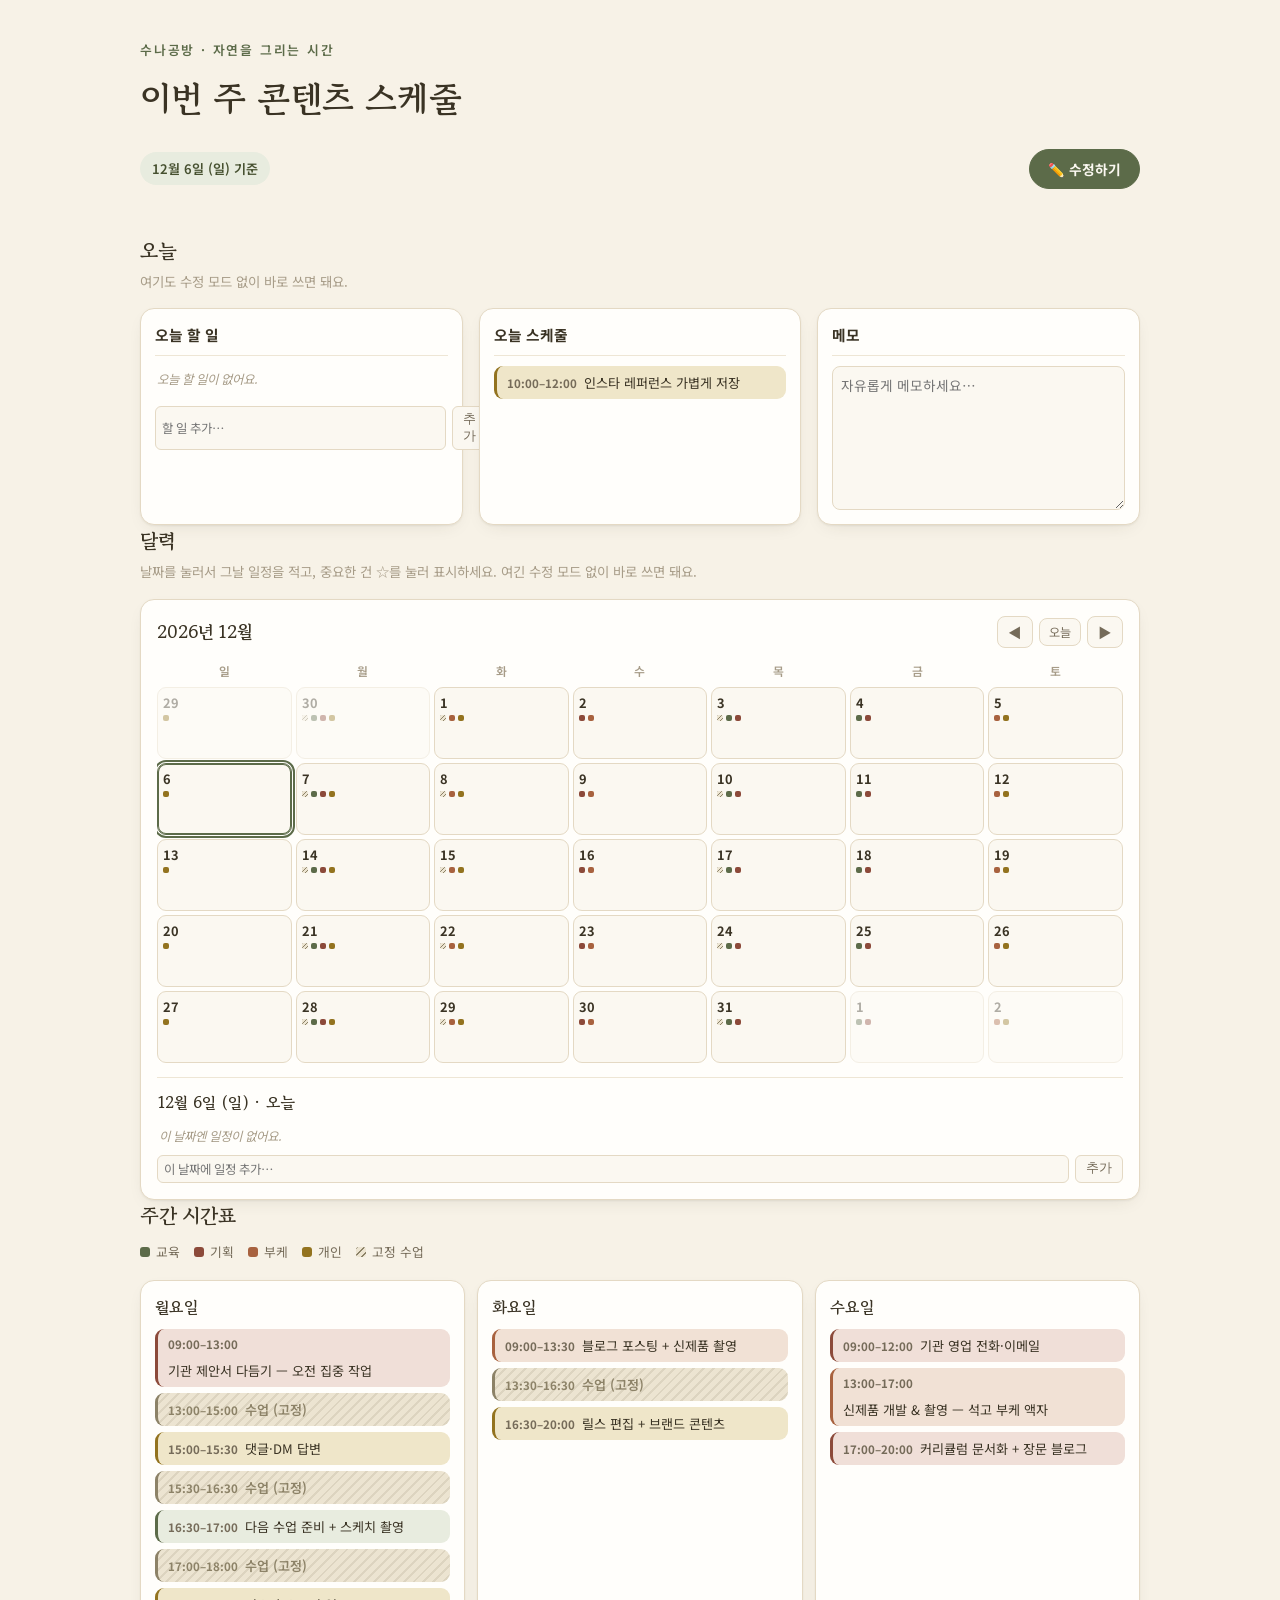
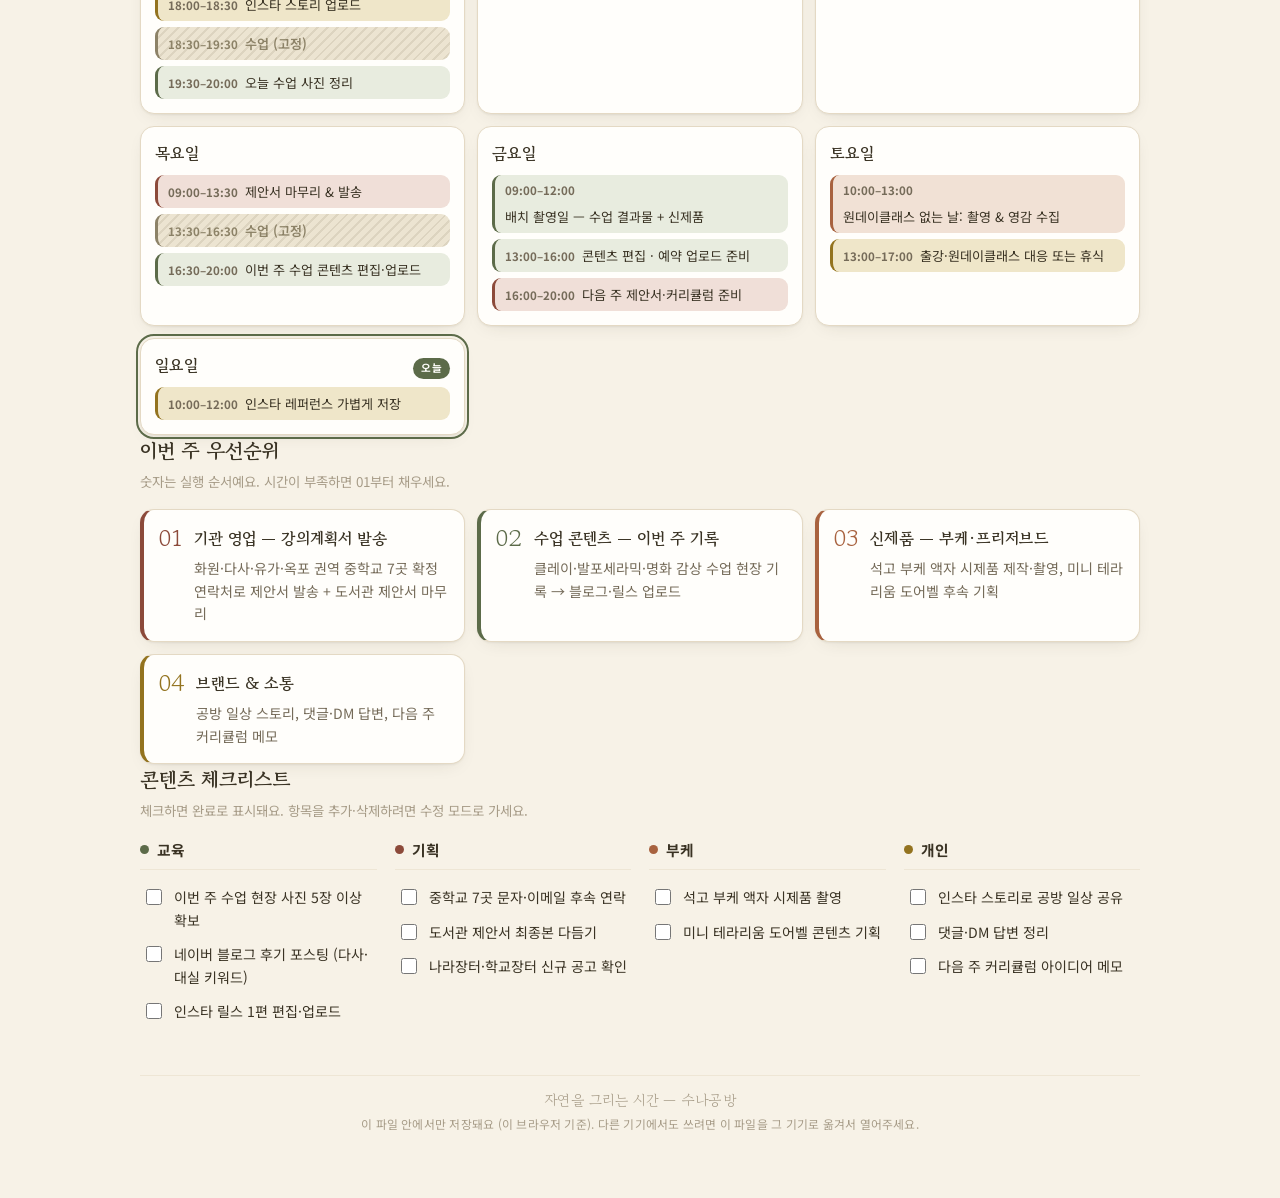
==== index.html @ 8e63fe41 "Add files via upload" ====
<!doctype html>
<html lang="ko">
<head>
<meta charset="UTF-8">
<meta name="viewport" content="width=device-width, initial-scale=1">
<title>수나공방 콘텐츠 플래너</title>
<link rel="manifest" href="manifest.json">
<meta name="theme-color" content="#5C6B49">
<link rel="icon" href="icon-192.png">
<link rel="apple-touch-icon" href="icon-192.png">
<link rel="preconnect" href="https://fonts.googleapis.com">
<link rel="preconnect" href="https://fonts.gstatic.com" crossorigin>
<link href="https://fonts.googleapis.com/css2?family=Gowun+Batang:wght@400;700&family=Noto+Sans+KR:wght@400;500;600;700&display=swap" rel="stylesheet">
<style>
  :root {
    --bg: #F7F2E7;
    --bg-elevated: #FFFEFB;
    --bg-well: #FBF8F1;
    --ink: #3A3324;
    --ink-soft: #756B59;
    --ink-faint: #A79C88;
    --line: #E4D9C4;
    --line-soft: #EEE6D5;

    --moss: #5C6B49;
    --moss-ink: #46502F;
    --moss-tint: #E8ECDF;

    --clay: #A8623F;
    --clay-tint: #F1E1D5;

    --rust: #8C4A3A;
    --rust-tint: #F0DFD8;

    --mustard: #93731F;
    --mustard-tint: #EFE6C9;

    --locked-bg: #ECE4D1;
    --locked-ink: #8C8267;

    --ring: #5C6B49;
    --danger: #A8442F;
    --on-accent: #FBF8F1;
    --shadow: 0 1px 2px rgba(58,51,36,0.06), 0 6px 20px -10px rgba(58,51,36,0.18);
  }

  @media (prefers-color-scheme: dark) {
    :root:not([data-theme="light"]) {
      --bg: #211E17;
      --bg-elevated: #2A261D;
      --bg-well: #262218;
      --ink: #EEE6D4;
      --ink-soft: #C1B7A0;
      --ink-faint: #7C7461;
      --line: #443E2F;
      --line-soft: #383325;

      --moss: #A0B487;
      --moss-ink: #C7D6B2;
      --moss-tint: #33392A;

      --clay: #E0A57C;
      --clay-tint: #3E2E25;

      --rust: #D6927F;
      --rust-tint: #3B2823;

      --mustard: #D8BE6E;
      --mustard-tint: #3A331F;

      --locked-bg: #322D22;
      --locked-ink: #948A73;

      --ring: #A0B487;
      --danger: #E0917E;
      --on-accent: #211E17;
      --shadow: 0 1px 2px rgba(0,0,0,0.25), 0 10px 24px -12px rgba(0,0,0,0.5);
    }
  }

  :root[data-theme="dark"] {
    --bg: #211E17;
    --bg-elevated: #2A261D;
    --bg-well: #262218;
    --ink: #EEE6D4;
    --ink-soft: #C1B7A0;
    --ink-faint: #7C7461;
    --line: #443E2F;
    --line-soft: #383325;

    --moss: #A0B487;
    --moss-ink: #C7D6B2;
    --moss-tint: #33392A;

    --clay: #E0A57C;
    --clay-tint: #3E2E25;

    --rust: #D6927F;
    --rust-tint: #3B2823;

    --mustard: #D8BE6E;
    --mustard-tint: #3A331F;

    --locked-bg: #322D22;
    --locked-ink: #948A73;

    --ring: #A0B487;
    --danger: #E0917E;
    --on-accent: #211E17;
    --shadow: 0 1px 2px rgba(0,0,0,0.25), 0 10px 24px -12px rgba(0,0,0,0.5);
  }

  * { box-sizing: border-box; }
  html { color-scheme: light dark; }

  body {
    margin: 0;
    background: var(--bg);
    color: var(--ink);
    font-family: 'Noto Sans KR', -apple-system, 'Malgun Gothic', sans-serif;
    line-height: 1.6;
    -webkit-font-smoothing: antialiased;
  }

  .page { max-width: 1040px; margin: 0 auto; padding: 40px 20px 64px; display: flex; flex-direction: column; gap: 46px; }
  h1, h2, h3 { font-family: 'Gowun Batang', serif; font-weight: 700; text-wrap: balance; margin: 0; color: var(--ink); }

  /* ---------- Hero ---------- */
  .hero { display: flex; flex-direction: column; gap: 10px; }
  .eyebrow { margin: 0; font-size: 0.8rem; letter-spacing: 0.14em; color: var(--moss); font-weight: 600; }
  .hero h1 { font-size: clamp(1.6rem, 4vw, 2.2rem); }
  .lede { margin: 4px 0 0; color: var(--ink-soft); max-width: 64ch; font-size: 0.98rem; }
  .meta-row { display: flex; flex-wrap: wrap; align-items: center; gap: 10px; margin-top: 12px; }
  .meta-chip { font-size: 0.82rem; padding: 6px 12px; border-radius: 100px; background: var(--moss-tint); color: var(--moss-ink); font-weight: 600; }
  .meta-chip.ghost { background: transparent; color: var(--ink-faint); border: 1px solid var(--line); font-weight: 500; }

  .mode-btn {
    margin-left: auto;
    font-family: 'Noto Sans KR', sans-serif;
    font-size: 0.86rem;
    font-weight: 700;
    padding: 9px 18px;
    border-radius: 100px;
    border: 1px solid var(--moss);
    background: var(--moss);
    color: var(--on-accent);
    cursor: pointer;
  }
  .mode-btn:hover { filter: brightness(1.06); }
  .mode-btn:focus-visible { outline: 2px solid var(--ring); outline-offset: 2px; }
  .mode-btn.is-editing { background: transparent; color: var(--moss-ink); }

  .edit-banner, .status-banner {
    display: none; font-size: 0.84rem; border-radius: 10px; padding: 10px 14px; border: 1px solid var(--line);
  }
  .edit-banner { color: var(--moss-ink); background: var(--moss-tint); }
  .edit-banner.show { display: block; }
  .status-banner { color: var(--ink); background: var(--rust-tint); }
  .status-banner.show { display: block; }

  section > .section-head { display: flex; flex-wrap: wrap; align-items: baseline; justify-content: space-between; gap: 8px; margin-bottom: 4px; }
  section > .section-head h2 { font-size: 1.25rem; }
  .section-note { margin: 2px 0 16px; color: var(--ink-faint); font-size: 0.84rem; }

  .legend { display: flex; flex-wrap: wrap; gap: 14px; margin: 10px 0 18px; font-size: 0.8rem; color: var(--ink-soft); }
  .legend span { display: inline-flex; align-items: center; gap: 6px; }
  .legend i { width: 10px; height: 10px; border-radius: 3px; display: inline-block; }
  .legend i.edu { background: var(--moss); }
  .legend i.plan { background: var(--rust); }
  .legend i.bouquet { background: var(--clay); }
  .legend i.personal { background: var(--mustard); }
  .legend i.locked { background: repeating-linear-gradient(135deg, var(--locked-ink) 0 2px, transparent 2px 5px); background-color: var(--locked-bg); }

  /* ---------- shared day-card shell ---------- */
  .week-grid { display: grid; grid-template-columns: repeat(auto-fit, minmax(250px, 1fr)); gap: 12px; }
  .day-card { background: var(--bg-elevated); border: 1px solid var(--line); border-radius: 14px; padding: 14px; box-shadow: var(--shadow); display: flex; flex-direction: column; gap: 8px; }
  .day-card.today { outline: 2px solid var(--ring); outline-offset: 2px; }
  .day-head { display: flex; align-items: baseline; justify-content: space-between; }
  .day-head h3 { font-size: 1rem; }
  .today-tag { display: none; font-family: 'Noto Sans KR', sans-serif; font-size: 0.66rem; font-weight: 700; color: var(--bg-elevated); background: var(--ring); padding: 2px 8px; border-radius: 100px; letter-spacing: 0.04em; }
  .day-card.today .today-tag { display: inline-block; }
  .blocks { list-style: none; margin: 0; padding: 0; display: flex; flex-direction: column; gap: 6px; }
  .empty-note { font-size: 0.78rem; color: var(--ink-faint); padding: 4px 2px; font-style: italic; margin: 0; }

  /* ---------- VIEW MODE: read-only blocks ---------- */
  .vblock { border-radius: 9px; padding: 6px 10px; font-size: 0.82rem; border-left: 3px solid var(--accent, var(--moss)); background: var(--tint, var(--moss-tint)); display: flex; align-items: baseline; gap: 7px; flex-wrap: wrap; }
  .vblock.cat-교육 { --accent: var(--moss); --tint: var(--moss-tint); }
  .vblock.cat-기획 { --accent: var(--rust); --tint: var(--rust-tint); }
  .vblock.cat-부케 { --accent: var(--clay); --tint: var(--clay-tint); }
  .vblock.cat-개인 { --accent: var(--mustard); --tint: var(--mustard-tint); }
  .vblock.locked { border-left-color: var(--locked-ink); background-color: var(--locked-bg); background-image: repeating-linear-gradient(135deg, rgba(140,130,103,0.16) 0 2px, transparent 2px 7px); color: var(--locked-ink); }
  .vblock .t { font-variant-numeric: tabular-nums; font-weight: 700; font-size: 0.72rem; color: var(--ink-soft); flex-shrink: 0; white-space: nowrap; }
  .vblock.locked .t, .vblock.locked .d { color: var(--locked-ink); }
  .vblock .d { color: var(--ink); }
  .vblock.locked .d { font-weight: 600; }

  /* ---------- VIEW MODE: priorities ---------- */
  .vpriority-list { list-style: none; margin: 16px 0 0; padding: 0; display: grid; grid-template-columns: repeat(auto-fit, minmax(250px, 1fr)); gap: 12px; }
  .vpriority { background: var(--bg-elevated); border: 1px solid var(--line); border-radius: 14px; padding: 16px 16px 16px 14px; display: flex; gap: 12px; box-shadow: var(--shadow); border-left: 4px solid var(--accent, var(--moss)); }
  .vpriority.cat-교육 { --accent: var(--moss); }
  .vpriority.cat-기획 { --accent: var(--rust); }
  .vpriority.cat-부케 { --accent: var(--clay); }
  .vpriority.cat-개인 { --accent: var(--mustard); }
  .vpriority .p-num { font-family: 'Gowun Batang', serif; font-size: 1.5rem; color: var(--accent, var(--moss)); line-height: 1; flex-shrink: 0; }
  .vpriority h3 { font-size: 1rem; margin-bottom: 6px; }
  .vpriority p { margin: 0; font-size: 0.88rem; color: var(--ink-soft); }

  /* ---------- VIEW MODE: checklist ---------- */
  .videa-groups { display: grid; grid-template-columns: repeat(auto-fit, minmax(230px, 1fr)); gap: 18px; margin-top: 16px; }
  .videa-group h3 { font-family: 'Noto Sans KR', sans-serif; font-size: 0.92rem; font-weight: 700; display: flex; align-items: center; gap: 8px; margin-bottom: 10px; padding-bottom: 8px; border-bottom: 1px solid var(--line-soft); }
  .dot { width: 9px; height: 9px; border-radius: 50%; display: inline-block; flex-shrink: 0; }
  .dot.cat-교육 { background: var(--moss); }
  .dot.cat-기획 { background: var(--rust); }
  .dot.cat-부케 { background: var(--clay); }
  .dot.cat-개인 { background: var(--mustard); }
  .videa-row { display: flex; align-items: flex-start; gap: 9px; font-size: 0.88rem; padding: 6px 2px; cursor: pointer; color: var(--ink); }
  .videa-row input { margin-top: 3px; width: 16px; height: 16px; accent-color: var(--moss); flex-shrink: 0; }
  .videa-row input:focus-visible { outline: 2px solid var(--ring); outline-offset: 2px; }
  .videa-row span { flex: 1; }
  .videa-row.done span { color: var(--ink-faint); text-decoration: line-through; text-decoration-color: var(--ink-faint); }

  /* ---------- EDIT MODE: shared field styles ---------- */
  input[type="time"], input[type="text"], select, textarea {
    font-family: inherit; font-size: 0.78rem; color: var(--ink); background: var(--bg-well);
    border: 1px solid var(--line); border-radius: 6px; padding: 4px 6px;
  }
  input[type="time"]:focus, input[type="text"]:focus, select:focus, textarea:focus { outline: 2px solid var(--ring); outline-offset: 1px; }

  .block-row { border-radius: 9px; border-left: 3px solid var(--accent, var(--moss)); background: var(--tint, var(--moss-tint)); padding: 6px 8px; display: flex; flex-direction: column; gap: 5px; }
  .block-row.cat-교육 { --accent: var(--moss); --tint: var(--moss-tint); }
  .block-row.cat-기획 { --accent: var(--rust); --tint: var(--rust-tint); }
  .block-row.cat-부케 { --accent: var(--clay); --tint: var(--clay-tint); }
  .block-row.cat-개인 { --accent: var(--mustard); --tint: var(--mustard-tint); }
  .block-row.locked { border-left-color: var(--locked-ink); background-color: var(--locked-bg); background-image: repeating-linear-gradient(135deg, rgba(140,130,103,0.16) 0 2px, transparent 2px 7px); }
  .row-line1 { display: flex; align-items: center; gap: 5px; flex-wrap: wrap; }
  .row-line1 input[type="time"] { width: 132px; padding: 5px 6px; font-variant-numeric: tabular-nums; }
  .row-line1 .sep { color: var(--ink-faint); font-size: 0.75rem; }
  .row-line2 { display: flex; align-items: center; gap: 5px; }
  .row-line2 input[type="text"] { flex: 1; min-width: 0; }
  .row-line2 select { flex-shrink: 0; }

  .icon-btn { border: none; background: transparent; color: var(--ink-faint); cursor: pointer; font-size: 0.9rem; line-height: 1; padding: 3px 5px; border-radius: 5px; flex-shrink: 0; }
  .icon-btn:hover { background: var(--line-soft); color: var(--danger); }
  .icon-btn:focus-visible { outline: 2px solid var(--ring); outline-offset: 1px; }

  .add-row-btn { margin-top: 2px; border: 1px dashed var(--line); background: transparent; color: var(--ink-soft); font-family: inherit; font-size: 0.78rem; padding: 6px 8px; border-radius: 8px; cursor: pointer; text-align: left; }
  .add-row-btn:hover { border-color: var(--moss); color: var(--moss-ink); }
  .add-row-btn:focus-visible { outline: 2px solid var(--ring); outline-offset: 1px; }

  .pin-btn { border: 1px solid var(--line); background: var(--bg-well); color: var(--ink-soft); border-radius: 6px; font-size: 0.68rem; padding: 2px 7px; cursor: pointer; flex-shrink: 0; font-family: inherit; }
  .pin-btn:hover { border-color: var(--moss); color: var(--moss-ink); }
  .pin-btn.active { background: var(--moss); border-color: var(--moss); color: var(--on-accent); font-weight: 700; }
  .pin-btn:focus-visible { outline: 2px solid var(--ring); outline-offset: 1px; }
  .regen-btn { border: 1px solid var(--moss); background: var(--moss-tint); color: var(--moss-ink); font-family: inherit; font-weight: 700; font-size: 0.82rem; padding: 8px 14px; border-radius: 10px; cursor: pointer; }
  .regen-btn:hover { filter: brightness(0.97); }
  .regen-btn:focus-visible { outline: 2px solid var(--ring); outline-offset: 2px; }

  .priority-list { list-style: none; margin: 16px 0 0; padding: 0; display: flex; flex-direction: column; gap: 10px; }
  .priority-card { background: var(--bg-elevated); border: 1px solid var(--line); border-radius: 14px; padding: 14px 14px 14px 12px; display: grid; grid-template-columns: auto auto 1fr auto; gap: 10px; align-items: start; box-shadow: var(--shadow); border-left: 4px solid var(--accent, var(--moss)); }
  .priority-card.cat-교육 { --accent: var(--moss); }
  .priority-card.cat-기획 { --accent: var(--rust); }
  .priority-card.cat-부케 { --accent: var(--clay); }
  .priority-card.cat-개인 { --accent: var(--mustard); }
  .p-num { font-family: 'Gowun Batang', serif; font-size: 1.4rem; color: var(--accent, var(--moss)); line-height: 1.2; }
  .p-order-btns { display: flex; flex-direction: column; gap: 2px; }
  .p-order-btns button { border: 1px solid var(--line); background: var(--bg-well); color: var(--ink-soft); border-radius: 5px; width: 22px; height: 20px; font-size: 0.7rem; cursor: pointer; line-height: 1; }
  .p-order-btns button:hover { border-color: var(--moss); color: var(--moss-ink); }
  .p-body { display: flex; flex-direction: column; gap: 6px; min-width: 0; }
  .p-body input[type="text"] { font-size: 0.95rem; font-weight: 600; width: 100%; }
  .p-body textarea { font-size: 0.85rem; width: 100%; resize: vertical; min-height: 40px; }
  .p-cat-row { display: flex; align-items: center; gap: 8px; }

  .idea-groups { display: grid; grid-template-columns: repeat(auto-fit, minmax(230px, 1fr)); gap: 16px; margin-top: 16px; }
  .idea-group { display: flex; flex-direction: column; gap: 8px; }
  .idea-group h3 { font-family: 'Noto Sans KR', sans-serif; font-size: 0.92rem; font-weight: 700; display: flex; align-items: center; gap: 8px; padding-bottom: 8px; border-bottom: 1px solid var(--line-soft); }
  .idea-row { display: flex; align-items: center; gap: 8px; }
  .idea-row input[type="checkbox"] { width: 16px; height: 16px; accent-color: var(--moss); flex-shrink: 0; }
  .idea-row input[type="text"] { flex: 1; min-width: 0; border-color: transparent; background: transparent; padding: 4px 4px; }
  .idea-row input[type="text"]:hover, .idea-row input[type="text"]:focus { background: var(--bg-well); border-color: var(--line); }
  .idea-row.done input[type="text"] { color: var(--ink-faint); text-decoration: line-through; text-decoration-color: var(--ink-faint); }
  .idea-row.important { background: var(--rust-tint); border-radius: 8px; }
  .idea-add { display: flex; gap: 6px; margin-top: 4px; }
  .idea-add input[type="text"] { flex: 1; }
  .idea-add button { border: 1px solid var(--line); background: var(--bg-well); color: var(--ink-soft); border-radius: 6px; padding: 4px 10px; font-size: 0.8rem; cursor: pointer; }
  .idea-add button:hover { border-color: var(--moss); color: var(--moss-ink); }

  .finish-row { display: flex; justify-content: center; padding-top: 8px; }

  /* ---------- Calendar ---------- */
  .cal-card { background: var(--bg-elevated); border: 1px solid var(--line); border-radius: 14px; padding: 16px; box-shadow: var(--shadow); }
  .cal-head { display: flex; align-items: center; justify-content: space-between; gap: 8px; flex-wrap: wrap; margin-bottom: 12px; }
  .cal-head h3 { font-size: 1.1rem; }
  .cal-nav { display: flex; gap: 6px; align-items: center; }
  .cal-nav button { border: 1px solid var(--line); background: var(--bg-well); color: var(--ink-soft); border-radius: 8px; padding: 5px 10px; font-size: 0.85rem; cursor: pointer; font-family: inherit; }
  .cal-nav button:hover { border-color: var(--moss); color: var(--moss-ink); }
  .cal-nav button:focus-visible { outline: 2px solid var(--ring); outline-offset: 1px; }
  .cal-today-btn { font-size: 0.76rem !important; padding: 4px 9px !important; }

  .cal-scroll { overflow-x: auto; }
  .cal-dow-row { display: grid; grid-template-columns: repeat(7, 1fr); gap: 4px; margin-bottom: 4px; min-width: 460px; }
  .cal-dow { text-align: center; font-size: 0.74rem; color: var(--ink-faint); font-weight: 600; padding: 2px 0; }
  .cal-grid { display: grid; grid-template-columns: repeat(7, 1fr); gap: 4px; min-width: 460px; }
  .cal-cell {
    border: 1px solid var(--line); background: var(--bg-well); border-radius: 9px; padding: 5px 5px 6px;
    min-height: 72px; display: flex; flex-direction: column; gap: 3px; cursor: pointer; text-align: left;
    font-family: inherit; color: var(--ink); align-items: stretch;
  }
  .cal-cell:hover { border-color: var(--moss); }
  .cal-cell:focus-visible { outline: 2px solid var(--ring); outline-offset: 1px; }
  .cal-cell.other-month { opacity: 0.4; }
  .cal-cell.today { border-color: var(--moss); box-shadow: inset 0 0 0 1px var(--moss); }
  .cal-cell.selected { outline: 2px solid var(--ring); outline-offset: 1px; }
  .cal-date { font-size: 0.8rem; font-weight: 700; font-variant-numeric: tabular-nums; }
  .cal-cell.has-important .cal-date::after { content: ' \2605'; color: var(--rust); font-size: 0.7rem; }
  .cal-dots { display: flex; gap: 3px; }
  .cal-dot { width: 6px; height: 6px; border-radius: 2px; display: inline-block; }
  .cal-dot.locked { background-image: repeating-linear-gradient(135deg, var(--locked-ink) 0 1px, transparent 1px 3px); background-color: var(--locked-bg); }
  .cal-dot.cat-교육 { background: var(--moss); }
  .cal-dot.cat-기획 { background: var(--rust); }
  .cal-dot.cat-부케 { background: var(--clay); }
  .cal-dot.cat-개인 { background: var(--mustard); }
  .cal-events { display: flex; flex-direction: column; gap: 2px; }
  .cal-pill { font-size: 0.66rem; background: var(--moss-tint); color: var(--moss-ink); border-radius: 5px; padding: 1px 5px; overflow: hidden; text-overflow: ellipsis; white-space: nowrap; }
  .cal-pill.important { background: var(--rust-tint); color: var(--rust); font-weight: 700; }
  .cal-pill.done { opacity: 0.55; text-decoration: line-through; }
  .cal-more { font-size: 0.65rem; color: var(--ink-faint); }

  .cal-detail { margin-top: 14px; border-top: 1px solid var(--line-soft); padding-top: 12px; }
  .cal-detail h3 { font-size: 0.98rem; margin-bottom: 8px; }
  .cal-item-row { display: flex; align-items: center; gap: 7px; padding: 5px 2px; }
  .cal-item-row input[type="checkbox"] { width: 15px; height: 15px; accent-color: var(--moss); flex-shrink: 0; }
  .star-btn { border: none; background: transparent; font-size: 0.95rem; cursor: pointer; color: var(--ink-faint); padding: 2px 4px; line-height: 1; flex-shrink: 0; }
  .star-btn:hover { color: var(--rust); }
  .star-btn:focus-visible { outline: 2px solid var(--ring); outline-offset: 1px; }
  .cal-item-row input[type="text"] { flex: 1; min-width: 0; border-color: transparent; background: transparent; padding: 4px 4px; }
  .cal-item-row input[type="text"]:hover, .cal-item-row input[type="text"]:focus { background: var(--bg-well); border-color: var(--line); }
  .cal-item-row.done input[type="text"] { color: var(--ink-faint); text-decoration: line-through; text-decoration-color: var(--ink-faint); }

  /* ---------- Today panel ---------- */
  .today-grid { display: grid; grid-template-columns: repeat(auto-fit, minmax(230px, 1fr)); gap: 16px; }
  .today-block { background: var(--bg-elevated); border: 1px solid var(--line); border-radius: 14px; padding: 14px; box-shadow: var(--shadow); display: flex; flex-direction: column; gap: 8px; }
  .today-block h3 { font-family: 'Noto Sans KR', sans-serif; font-size: 0.92rem; font-weight: 700; padding-bottom: 8px; border-bottom: 1px solid var(--line-soft); margin: 0 0 2px; }
  #memoBox { width: 100%; min-height: 130px; resize: vertical; font-family: inherit; font-size: 0.85rem; color: var(--ink); background: var(--bg-well); border: 1px solid var(--line); border-radius: 8px; padding: 8px; line-height: 1.55; }
  #memoBox:focus { outline: 2px solid var(--ring); outline-offset: 1px; }
  #todayScheduleList { min-height: 24px; }

  .foot { text-align: center; padding-top: 12px; border-top: 1px solid var(--line-soft); display: flex; flex-direction: column; gap: 4px; }
  .foot p { font-family: 'Gowun Batang', serif; color: var(--ink-faint); font-size: 0.9rem; letter-spacing: 0.02em; margin: 0; }
  .foot .fine { font-family: 'Noto Sans KR', sans-serif; font-size: 0.74rem; color: var(--ink-faint); }

  [hidden] { display: none !important; }

  /* ---------- Confirm modal ---------- */
  .confirm-overlay { position: fixed; inset: 0; background: rgba(20, 17, 10, 0.45); display: flex; align-items: center; justify-content: center; z-index: 1000; padding: 20px; }
  .confirm-box { background: var(--bg-elevated); border: 1px solid var(--line); border-radius: 14px; padding: 20px; max-width: 320px; width: 100%; box-shadow: var(--shadow); }
  .confirm-box p { margin: 0 0 16px; font-size: 0.92rem; color: var(--ink); line-height: 1.5; }
  .confirm-actions { display: flex; justify-content: flex-end; gap: 8px; }
  .confirm-btn { font-family: inherit; font-size: 0.85rem; font-weight: 700; padding: 8px 16px; border-radius: 9px; cursor: pointer; border: 1px solid var(--line); }
  .confirm-btn.ghost { background: transparent; color: var(--ink-soft); }
  .confirm-btn.ghost:hover { border-color: var(--moss); color: var(--moss-ink); }
  .confirm-btn.danger { background: var(--danger); border-color: var(--danger); color: var(--on-accent); }
  .confirm-btn.danger:hover { filter: brightness(0.95); }
  .confirm-btn:focus-visible { outline: 2px solid var(--ring); outline-offset: 2px; }

  @media (prefers-reduced-motion: reduce) { * { transition: none !important; } }
</style>
</head>
<body>
<div class="page">

  <header class="hero">
    <p class="eyebrow">수나공방 · 자연을 그리는 시간</p>
    <h1>이번 주 콘텐츠 스케줄</h1>
    <div class="meta-row">
      <span class="meta-chip" id="todayChip">오늘 확인 중…</span>
      <button class="mode-btn" id="editToggleBtn" type="button">✏️ 수정하기</button>
    </div>
    <div class="edit-banner" id="editBanner">지금 수정 모드예요. 자유롭게 고치고, 다 되면 위쪽의 완료 버튼을 눌러주세요. 바꾼 내용은 이 브라우저에 자동으로 저장돼요.</div>
    <div class="status-banner" id="storageBanner">지금 이 브라우저에서는 저장이 안 돼요 (사생활 보호 모드이거나 저장 공간이 꽉 찼을 수 있어요). 다른 브라우저나 일반 창에서 열어보세요.</div>
  </header>

  <!-- ============ VIEW MODE ============ -->
  <div id="viewMode">

    <section aria-label="오늘">
      <div class="section-head"><h2>오늘</h2></div>
      <p class="section-note">여기도 수정 모드 없이 바로 쓰면 돼요.</p>
      <div class="today-grid">
        <div class="today-block">
          <h3>오늘 할 일</h3>
          <div class="idea-items" id="todoItems"></div>
          <div class="idea-add">
            <input type="text" id="todoAddInput" placeholder="할 일 추가…">
            <button type="button" id="todoAddBtn">추가</button>
          </div>
        </div>
        <div class="today-block">
          <h3>오늘 스케줄</h3>
          <ul class="blocks" id="todayScheduleList"></ul>
        </div>
        <div class="today-block">
          <h3>메모</h3>
          <textarea id="memoBox" rows="6" placeholder="자유롭게 메모하세요…"></textarea>
        </div>
      </div>
    </section>

    <section aria-label="달력">
      <div class="section-head"><h2>달력</h2></div>
      <p class="section-note">날짜를 눌러서 그날 일정을 적고, 중요한 건 ☆를 눌러 표시하세요. 여긴 수정 모드 없이 바로 쓰면 돼요.</p>
      <div class="cal-card">
        <div class="cal-head">
          <h3 id="calMonthLabel">2026년 1월</h3>
          <div class="cal-nav">
            <button type="button" id="calPrevBtn" title="이전 달">◀</button>
            <button type="button" id="calTodayBtn" class="cal-today-btn">오늘</button>
            <button type="button" id="calNextBtn" title="다음 달">▶</button>
          </div>
        </div>
        <div class="cal-scroll">
          <div class="cal-dow-row">
            <span class="cal-dow">일</span><span class="cal-dow">월</span><span class="cal-dow">화</span><span class="cal-dow">수</span><span class="cal-dow">목</span><span class="cal-dow">금</span><span class="cal-dow">토</span>
          </div>
          <div class="cal-grid" id="calGrid"></div>
        </div>
        <div class="cal-detail" id="calDetail"></div>
      </div>
    </section>

    <section aria-label="주간 시간표">
      <div class="section-head"><h2>주간 시간표</h2></div>
      <div class="legend">
        <span><i class="edu"></i>교육</span>
        <span><i class="plan"></i>기획</span>
        <span><i class="bouquet"></i>부케</span>
        <span><i class="personal"></i>개인</span>
        <span><i class="locked"></i>고정 수업</span>
      </div>
      <div class="week-grid" id="viewWeekGrid"></div>
    </section>

    <section aria-label="이번 주 우선순위">
      <div class="section-head"><h2>이번 주 우선순위</h2></div>
      <p class="section-note">숫자는 실행 순서예요. 시간이 부족하면 01부터 채우세요.</p>
      <ol class="vpriority-list" id="viewPriorityList"></ol>
    </section>

    <section aria-label="콘텐츠 체크리스트">
      <div class="section-head"><h2>콘텐츠 체크리스트</h2></div>
      <p class="section-note">체크하면 완료로 표시돼요. 항목을 추가·삭제하려면 수정 모드로 가세요.</p>
      <div class="videa-groups" id="viewChecklistGroups"></div>
    </section>

  </div>

  <!-- ============ EDIT MODE ============ -->
  <div id="editMode" hidden>

    <section aria-label="고정 수업 일정">
      <div class="section-head"><h2>① 고정 수업 일정</h2></div>
      <p class="section-note">요일별 고정 수업 시간이에요. 시간·이름을 바로 고치거나 새 수업을 추가하세요.</p>
      <div class="week-grid" id="fixedGrid"></div>
    </section>

    <section aria-label="그 외 일정">
      <div class="section-head"><h2>② 그 외 일정 (마케팅·작업 시간)</h2></div>
      <p class="section-note">고정 수업을 뺀 나머지 시간이에요. 항목마다 분야를 지정할 수 있어요. 각 칸의 "유지" 버튼을 눌러두면 아래 "새로 짜기"를 눌러도 그 항목은 그대로 남아요.</p>
      <button type="button" class="regen-btn" id="regenerateOpenBtn" style="margin-bottom: 12px;">🔄 이번 주 일정 새로 짜기</button>
      <p class="section-note" style="margin-top: -6px;">"유지" 안 한 항목은 지워지고, 오늘 할 일 중 완료하지 않은 것들이 ★(중요) 순서대로 그 자리를 채워요.</p>
      <div class="week-grid" id="openGrid"></div>
    </section>

    <section aria-label="우선순위 수정">
      <div class="section-head"><h2>③ 우선순위</h2></div>
      <p class="section-note">화살표로 순서를 바꾸고, 내용은 직접 입력하세요.</p>
      <ol class="priority-list" id="priorityList"></ol>
      <button class="add-row-btn" id="addPriorityBtn" style="margin-top:10px;">+ 우선순위 추가</button>
    </section>

    <section aria-label="콘텐츠 체크리스트 수정">
      <div class="section-head"><h2>④ 콘텐츠 체크리스트</h2></div>
      <p class="section-note">교육 · 기획 · 부케 · 개인, 네 갈래로 나눴어요.</p>
      <div class="idea-groups" id="checklistGroups"></div>
    </section>

    <div class="finish-row">
      <button class="mode-btn" id="editDoneBtn" type="button">✓ 완료 · 보기로 돌아가기</button>
    </div>

  </div>

  <footer class="foot">
    <p>자연을 그리는 시간 — 수나공방</p>
    <p class="fine">이 파일 안에서만 저장돼요 (이 브라우저 기준). 다른 기기에서도 쓰려면 이 파일을 그 기기로 옮겨서 열어주세요.</p>
  </footer>

</div>

<div class="confirm-overlay" id="confirmOverlay" hidden>
  <div class="confirm-box" role="alertdialog" aria-modal="true">
    <p id="confirmMessage">이 항목을 삭제할까요? 되돌릴 수 없어요.</p>
    <div class="confirm-actions">
      <button type="button" class="confirm-btn ghost" id="confirmCancelBtn">취소</button>
      <button type="button" class="confirm-btn danger" id="confirmOkBtn">삭제</button>
    </div>
  </div>
</div>

<script>
(function () {
  var DAYS = ['월','화','수','목','금','토','일'];
  var CATS = ['교육','기획','부케','개인'];
  function dayIdx(d) { var i = DAYS.indexOf(d); return i < 0 ? 0 : i; }
  function toMin(hhmm) { var p = (hhmm || '00:00').split(':'); return (parseInt(p[0],10)||0) * 60 + (parseInt(p[1],10)||0); }
  function sortKey(day, start) { return dayIdx(day) * 10000 + toMin(start); }
  function esc(s) { return String(s == null ? '' : s).replace(/[&<>"']/g, function (c) { return ({'&':'&amp;','<':'&lt;','>':'&gt;','"':'&quot;',"'":'&#39;'})[c]; }); }
  function uid(p) { return p + Date.now().toString(36) + Math.random().toString(36).slice(2, 7); }

  // 하루 영업시간(분 단위) — 이 범위 안에서 고정 수업/유지 항목을 뺀 빈 시간을 찾아 채웁니다.
  var DAY_WINDOW = { '월': [540, 1200], '화': [540, 1200], '수': [540, 1200], '목': [540, 1200], '금': [540, 1200], '토': [600, 1020], '일': [600, 720] };
  function minToHHMM(min) { min = Math.max(0, Math.round(min)); var h = Math.floor(min / 60), m = min % 60; return (h < 10 ? '0' : '') + h + ':' + (m < 10 ? '0' : '') + m; }
  function computeDayGaps(day, busyItems) {
    var win = DAY_WINDOW[day] || [540, 1200];
    var busy = busyItems.filter(function (it) { return it.day === day; }).map(function (it) { return [toMin(it.start), toMin(it.end)]; });
    busy.sort(function (a, b) { return a[0] - b[0]; });
    var merged = [];
    busy.forEach(function (b) {
      if (merged.length && b[0] <= merged[merged.length - 1][1]) { merged[merged.length - 1][1] = Math.max(merged[merged.length - 1][1], b[1]); }
      else { merged.push(b.slice()); }
    });
    var gaps = []; var cursor = win[0];
    merged.forEach(function (b) {
      if (b[0] > cursor) gaps.push([cursor, Math.min(b[0], win[1])]);
      cursor = Math.max(cursor, b[1]);
    });
    if (cursor < win[1]) gaps.push([cursor, win[1]]);
    return gaps.filter(function (g) { return g[1] - g[0] >= 30; });
  }
  // 너무 긴 빈 시간(화/수/금처럼 고정 수업이 없는 날)은 한 덩어리로 두지 않고 적당한 크기로 쪼갭니다.
  function splitGap(g, maxLen) {
    var chunks = []; var start = g[0], end = g[1];
    while (end - start > maxLen * 1.4) { chunks.push([start, start + maxLen]); start += maxLen; }
    chunks.push([start, end]);
    return chunks;
  }

  // ---------------- default seed data ----------------
  var DEFAULTS = {
    fixed: [
      { id: 'f1', day: '월', start: '13:00', end: '15:00', label: '수업 (고정)', sortKey: 1300 },
      { id: 'f2', day: '월', start: '15:30', end: '16:30', label: '수업 (고정)', sortKey: 1530 },
      { id: 'f3', day: '월', start: '17:00', end: '18:00', label: '수업 (고정)', sortKey: 1700 },
      { id: 'f4', day: '월', start: '18:30', end: '19:30', label: '수업 (고정)', sortKey: 1830 },
      { id: 'f5', day: '화', start: '13:30', end: '16:30', label: '수업 (고정)', sortKey: 11330 },
      { id: 'f6', day: '목', start: '13:30', end: '16:30', label: '수업 (고정)', sortKey: 31330 }
    ],
    open: [
      { id: 'o1', day: '월', start: '09:00', end: '13:00', label: '기관 제안서 다듬기 — 오전 집중 작업', category: '기획', sortKey: 900 },
      { id: 'o2', day: '월', start: '15:00', end: '15:30', label: '댓글·DM 답변', category: '개인', sortKey: 1500 },
      { id: 'o3', day: '월', start: '16:30', end: '17:00', label: '다음 수업 준비 + 스케치 촬영', category: '교육', sortKey: 1630 },
      { id: 'o4', day: '월', start: '18:00', end: '18:30', label: '인스타 스토리 업로드', category: '개인', sortKey: 1800 },
      { id: 'o5', day: '월', start: '19:30', end: '20:00', label: '오늘 수업 사진 정리', category: '교육', sortKey: 1930 },
      { id: 'o6', day: '화', start: '09:00', end: '13:30', label: '블로그 포스팅 + 신제품 촬영', category: '부케', sortKey: 10900 },
      { id: 'o7', day: '화', start: '16:30', end: '20:00', label: '릴스 편집 + 브랜드 콘텐츠', category: '개인', sortKey: 11630 },
      { id: 'o8', day: '수', start: '09:00', end: '12:00', label: '기관 영업 전화·이메일', category: '기획', sortKey: 20900 },
      { id: 'o9', day: '수', start: '13:00', end: '17:00', label: '신제품 개발 & 촬영 — 석고 부케 액자', category: '부케', sortKey: 21300 },
      { id: 'o10', day: '수', start: '17:00', end: '20:00', label: '커리큘럼 문서화 + 장문 블로그', category: '기획', sortKey: 21700 },
      { id: 'o11', day: '목', start: '09:00', end: '13:30', label: '제안서 마무리 & 발송', category: '기획', sortKey: 30900 },
      { id: 'o12', day: '목', start: '16:30', end: '20:00', label: '이번 주 수업 콘텐츠 편집·업로드', category: '교육', sortKey: 31630 },
      { id: 'o13', day: '금', start: '09:00', end: '12:00', label: '배치 촬영일 — 수업 결과물 + 신제품', category: '교육', sortKey: 40900 },
      { id: 'o14', day: '금', start: '13:00', end: '16:00', label: '콘텐츠 편집 · 예약 업로드 준비', category: '교육', sortKey: 41300 },
      { id: 'o15', day: '금', start: '16:00', end: '20:00', label: '다음 주 제안서·커리큘럼 준비', category: '기획', sortKey: 41600 },
      { id: 'o16', day: '토', start: '10:00', end: '13:00', label: '원데이클래스 없는 날: 촬영 & 영감 수집', category: '부케', sortKey: 51000 },
      { id: 'o17', day: '토', start: '13:00', end: '17:00', label: '출강·원데이클래스 대응 또는 휴식', category: '개인', sortKey: 51300 },
      { id: 'o18', day: '일', start: '10:00', end: '12:00', label: '인스타 레퍼런스 가볍게 저장', category: '개인', sortKey: 61000 }
    ],
    priorities: [
      { id: 'pr1', order: 1, title: '기관 영업 — 강의계획서 발송', desc: '화원·다사·유가·옥포 권역 중학교 7곳 확정 연락처로 제안서 발송 + 도서관 제안서 마무리', category: '기획' },
      { id: 'pr2', order: 2, title: '수업 콘텐츠 — 이번 주 기록', desc: '클레이·발포세라믹·명화 감상 수업 현장 기록 → 블로그·릴스 업로드', category: '교육' },
      { id: 'pr3', order: 3, title: '신제품 — 부케·프리저브드', desc: '석고 부케 액자 시제품 제작·촬영, 미니 테라리움 도어벨 후속 기획', category: '부케' },
      { id: 'pr4', order: 4, title: '브랜드 & 소통', desc: '공방 일상 스토리, 댓글·DM 답변, 다음 주 커리큘럼 메모', category: '개인' }
    ],
    checklist: [
      { id: 'c1', category: '기획', text: '중학교 7곳 문자·이메일 후속 연락', done: false, ts: 1 },
      { id: 'c2', category: '기획', text: '도서관 제안서 최종본 다듬기', done: false, ts: 2 },
      { id: 'c3', category: '기획', text: '나라장터·학교장터 신규 공고 확인', done: false, ts: 3 },
      { id: 'c4', category: '교육', text: '이번 주 수업 현장 사진 5장 이상 확보', done: false, ts: 4 },
      { id: 'c5', category: '교육', text: '네이버 블로그 후기 포스팅 (다사·대실 키워드)', done: false, ts: 5 },
      { id: 'c6', category: '교육', text: '인스타 릴스 1편 편집·업로드', done: false, ts: 6 },
      { id: 'c7', category: '부케', text: '석고 부케 액자 시제품 촬영', done: false, ts: 7 },
      { id: 'c8', category: '부케', text: '미니 테라리움 도어벨 콘텐츠 기획', done: false, ts: 8 },
      { id: 'c9', category: '개인', text: '인스타 스토리로 공방 일상 공유', done: false, ts: 9 },
      { id: 'c10', category: '개인', text: '댓글·DM 답변 정리', done: false, ts: 10 },
      { id: 'c11', category: '개인', text: '다음 주 커리큘럼 아이디어 메모', done: false, ts: 11 }
    ],
    calendar: [],
    todos: [],
    memo: ''
  };

  // ---------------- local storage persistence ----------------
  var LS_KEY = 'sunaPlanner.v1';
  var storageOk = true;

  function loadState() {
    try {
      var raw = localStorage.getItem(LS_KEY);
      if (raw) {
        var parsed = JSON.parse(raw);
        return {
          fixed: Array.isArray(parsed.fixed) ? parsed.fixed : DEFAULTS.fixed,
          open: Array.isArray(parsed.open) ? parsed.open : DEFAULTS.open,
          priorities: Array.isArray(parsed.priorities) ? parsed.priorities : DEFAULTS.priorities,
          checklist: Array.isArray(parsed.checklist) ? parsed.checklist : DEFAULTS.checklist,
          calendar: Array.isArray(parsed.calendar) ? parsed.calendar : DEFAULTS.calendar,
          todos: Array.isArray(parsed.todos) ? parsed.todos : DEFAULTS.todos,
          memo: typeof parsed.memo === 'string' ? parsed.memo : DEFAULTS.memo
        };
      }
    } catch (e) {}
    return JSON.parse(JSON.stringify(DEFAULTS));
  }

  var state = loadState();

  function persist() {
    try {
      localStorage.setItem(LS_KEY, JSON.stringify(state));
      if (!storageOk) { storageOk = true; document.getElementById('storageBanner').classList.remove('show'); }
    } catch (e) {
      storageOk = false;
      document.getElementById('storageBanner').classList.add('show');
    }
  }

  function addItem(coll, data) {
    var item = Object.assign({ id: uid(coll[0]) }, data);
    state[coll].push(item);
    persist(); renderAll();
    return item;
  }
  function updateItem(coll, id, patch) {
    var it = state[coll].find(function (x) { return x.id === id; });
    if (!it) return;
    Object.assign(it, patch);
    persist(); renderAll();
  }
  function deleteItem(coll, id) {
    state[coll] = state[coll].filter(function (x) { return x.id !== id; });
    persist(); renderAll();
  }
  function patchTimeBlock(coll, id, field, value) {
    var it = state[coll].find(function (x) { return x.id === id; });
    if (!it) return;
    var patch = {}; patch[field] = value;
    var day = field === 'day' ? value : it.day;
    var start = field === 'start' ? value : it.start;
    if (field === 'day' || field === 'start') patch.sortKey = sortKey(day, start);
    updateItem(coll, id, patch);
  }

  // ---- today highlight ----
  window.__todayWd = null;
  try {
    var wd = new Intl.DateTimeFormat('ko-KR', { timeZone: 'Asia/Seoul', weekday: 'short' }).format(new Date());
    var dateStr = new Intl.DateTimeFormat('ko-KR', { timeZone: 'Asia/Seoul', month: 'long', day: 'numeric' }).format(new Date());
    var chip = document.getElementById('todayChip');
    if (chip) chip.textContent = dateStr + ' (' + wd + ') 기준';
    window.__todayWd = wd;
  } catch (e) {}

  function applyTodayClass(root) {
    if (!window.__todayWd) return;
    root.querySelectorAll('.day-card').forEach(function (c) {
      c.classList.toggle('today', c.getAttribute('data-wd') === window.__todayWd);
    });
  }

  // ---- mode toggle ----
  var viewModeEl = document.getElementById('viewMode');
  var editModeEl = document.getElementById('editMode');
  var editToggleBtn = document.getElementById('editToggleBtn');
  var editDoneBtn = document.getElementById('editDoneBtn');
  var editBanner = document.getElementById('editBanner');
  var mode = 'view';

  function setMode(next) {
    mode = next;
    viewModeEl.hidden = mode !== 'view';
    editModeEl.hidden = mode !== 'edit';
    editBanner.classList.toggle('show', mode === 'edit');
    editToggleBtn.textContent = mode === 'edit' ? '👀 보기로 돌아가기' : '✏️ 수정하기';
    editToggleBtn.classList.toggle('is-editing', mode === 'edit');
    if (mode === 'edit') window.scrollTo({ top: 0, behavior: 'auto' });
  }
  editToggleBtn.addEventListener('click', function () { setMode(mode === 'edit' ? 'view' : 'edit'); });
  editDoneBtn.addEventListener('click', function () { setMode('view'); });

  // ---- generic delegated wiring ----
  function wireFieldChanges(container, onChange) {
    container.addEventListener('change', function (e) {
      var el = e.target;
      var field = el.getAttribute('data-field');
      if (!field) return;
      var idHost = el.closest('[data-id]');
      var id = idHost && idHost.getAttribute('data-id');
      if (!id) return;
      var value = el.type === 'checkbox' ? el.checked : el.value;
      onChange(id, field, value, el);
    });
  }
  // ---- custom confirm modal (native confirm() is unreliable in sandboxed/local views) ----
  var confirmOverlay = document.getElementById('confirmOverlay');
  var confirmMessageEl = document.getElementById('confirmMessage');
  var confirmOkBtn = document.getElementById('confirmOkBtn');
  var confirmCancelBtn = document.getElementById('confirmCancelBtn');
  var pendingConfirm = null;

  function askConfirm(message, onYes) {
    confirmMessageEl.textContent = message;
    pendingConfirm = onYes;
    confirmOverlay.hidden = false;
  }
  function closeConfirm() { confirmOverlay.hidden = true; pendingConfirm = null; }
  confirmOkBtn.addEventListener('click', function () { var fn = pendingConfirm; closeConfirm(); if (fn) fn(); });
  confirmCancelBtn.addEventListener('click', closeConfirm);
  confirmOverlay.addEventListener('click', function (e) { if (e.target === confirmOverlay) closeConfirm(); });
  document.addEventListener('keydown', function (e) { if (e.key === 'Escape' && !confirmOverlay.hidden) closeConfirm(); });

  function wireDelete(container, onDelete) {
    container.addEventListener('click', function (e) {
      var btn = e.target.closest('[data-action="delete"]');
      if (!btn) return;
      var id = btn.getAttribute('data-id');
      if (!id) return;
      askConfirm('이 항목을 삭제할까요? 되돌릴 수 없어요.', function () { onDelete(id); });
    });
  }

  function catOptions(selected) {
    return CATS.map(function (c) { return '<option value="' + c + '"' + (c === selected ? ' selected' : '') + '>' + c + '</option>'; }).join('');
  }

  // ================= FIXED =================
  var fixedGrid = document.getElementById('fixedGrid');
  wireFieldChanges(fixedGrid, function (id, field, value) { patchTimeBlock('fixed', id, field, value); });
  wireDelete(fixedGrid, function (id) { deleteItem('fixed', id); });
  fixedGrid.addEventListener('click', function (e) {
    var btn = e.target.closest('[data-action="add-fixed"]');
    if (!btn) return;
    var day = btn.getAttribute('data-day');
    addItem('fixed', { day: day, start: '09:00', end: '10:00', label: '새 수업', sortKey: sortKey(day, '09:00') });
  });

  function renderFixedGrid() {
    var byDay = {}; DAYS.forEach(function (d) { byDay[d] = []; });
    state.fixed.slice().sort(function (a, b) { return (a.sortKey || 0) - (b.sortKey || 0); }).forEach(function (it) { if (byDay[it.day]) byDay[it.day].push(it); });
    fixedGrid.innerHTML = DAYS.map(function (day) {
      var rows = byDay[day];
      var rowsHtml = rows.length ? rows.map(function (it) {
        return '<li class="block-row locked" data-id="' + esc(it.id) + '">' +
          '<div class="row-line1">' +
            '<input type="time" data-field="start" value="' + esc(it.start) + '">' +
            '<span class="sep">–</span>' +
            '<input type="time" data-field="end" value="' + esc(it.end) + '">' +
            '<button class="icon-btn" data-action="delete" data-id="' + esc(it.id) + '" title="삭제" style="margin-left:auto;">✕</button>' +
          '</div>' +
          '<div class="row-line2"><input type="text" data-field="label" value="' + esc(it.label) + '"></div>' +
        '</li>';
      }).join('') : '<li class="empty-note">고정 수업 없음</li>';
      return '<article class="day-card" data-wd="' + day + '">' +
        '<div class="day-head"><h3>' + day + '요일</h3><span class="today-tag">오늘</span></div>' +
        '<ul class="blocks">' + rowsHtml + '</ul>' +
        '<button class="add-row-btn" data-action="add-fixed" data-day="' + day + '">+ 고정 수업 추가</button>' +
      '</article>';
    }).join('');
    applyTodayClass(fixedGrid);
  }

  // ================= OPEN =================
  var openGrid = document.getElementById('openGrid');
  wireFieldChanges(openGrid, function (id, field, value) { patchTimeBlock('open', id, field, value); });
  wireDelete(openGrid, function (id) { deleteItem('open', id); });
  openGrid.addEventListener('click', function (e) {
    var addBtn = e.target.closest('[data-action="add-open"]');
    if (addBtn) {
      var day = addBtn.getAttribute('data-day');
      addItem('open', { day: day, start: '09:00', end: '10:00', label: '새 일정', category: '개인', keep: false, sortKey: sortKey(day, '09:00') });
      return;
    }
    var pinBtn = e.target.closest('[data-action="keep"]');
    if (pinBtn) {
      var id = pinBtn.getAttribute('data-id');
      var it = state.open.find(function (x) { return x.id === id; });
      if (it) updateItem('open', id, { keep: !it.keep });
    }
  });

  document.getElementById('regenerateOpenBtn').addEventListener('click', regenerateOpenSchedule);

  function regenerateOpenSchedule() {
    var kept = state.open.filter(function (it) { return it.keep; });
    var busy = state.fixed.concat(kept);

    // 요일별로 빈 시간을 구하고, 긴 덩어리는 쪼갠 뒤 "월,화,수,...,월,화,수,..." 순서로 하루씩 돌아가며 채웁니다.
    // 이렇게 해야 할 일이 적어도 특정 요일에만 몰리지 않고 모든 요일에 고르게 채워져요.
    var gapsByDay = {};
    DAYS.forEach(function (day) {
      var chunks = [];
      computeDayGaps(day, busy).forEach(function (g) { splitGap(g, 180).forEach(function (c) { chunks.push(c); }); });
      gapsByDay[day] = chunks;
    });
    var maxRounds = 0;
    DAYS.forEach(function (day) { if (gapsByDay[day].length > maxRounds) maxRounds = gapsByDay[day].length; });
    var allGaps = [];
    for (var r = 0; r < maxRounds; r++) {
      DAYS.forEach(function (day) {
        var c = gapsByDay[day][r];
        if (c) allGaps.push({ day: day, start: minToHHMM(c[0]), end: minToHHMM(c[1]), sortKey: sortKey(day, minToHHMM(c[0])) });
      });
    }

    var todoQueue = state.todos.filter(function (t) { return !t.done; });
    todoQueue.sort(function (a, b) { return ((b.important ? 1 : 0) - (a.important ? 1 : 0)) || ((a.ts || 0) - (b.ts || 0)); });
    var candidates = todoQueue.map(function (t) { return { label: t.text, category: '개인' }; });

    // 할 일만으로 빈 칸을 다 못 채우면, 우선순위 목록을 순서대로 돌려가며 남은 칸을 채웁니다.
    var priorityQueue = state.priorities.slice().sort(function (a, b) { return (a.order || 0) - (b.order || 0); });
    if (priorityQueue.length) {
      var pi = 0;
      while (candidates.length < allGaps.length) {
        var p = priorityQueue[pi % priorityQueue.length];
        candidates.push({ label: p.title, category: CATS.indexOf(p.category) >= 0 ? p.category : '개인' });
        pi++;
      }
    }

    var newItems = [];
    var n = Math.min(allGaps.length, candidates.length);
    for (var i = 0; i < n; i++) {
      var slot = allGaps[i], cand = candidates[i];
      newItems.push({ id: uid('o'), day: slot.day, start: slot.start, end: slot.end, label: cand.label, category: cand.category, keep: false, sortKey: slot.sortKey });
    }

    state.open = kept.concat(newItems);
    persist();
    renderAll();
  }

  function renderOpenGrid() {
    var byDay = {}; DAYS.forEach(function (d) { byDay[d] = []; });
    state.open.slice().sort(function (a, b) { return (a.sortKey || 0) - (b.sortKey || 0); }).forEach(function (it) { if (byDay[it.day]) byDay[it.day].push(it); });
    openGrid.innerHTML = DAYS.map(function (day) {
      var rows = byDay[day];
      var rowsHtml = rows.length ? rows.map(function (it) {
        var cat = CATS.indexOf(it.category) >= 0 ? it.category : '개인';
        return '<li class="block-row cat-' + cat + '" data-id="' + esc(it.id) + '">' +
          '<div class="row-line1">' +
            '<input type="time" data-field="start" value="' + esc(it.start) + '">' +
            '<span class="sep">–</span>' +
            '<input type="time" data-field="end" value="' + esc(it.end) + '">' +
            '<span style="margin-left:auto; display:flex; gap:4px;">' +
              '<button type="button" class="pin-btn' + (it.keep ? ' active' : '') + '" data-action="keep" data-id="' + esc(it.id) + '" title="새로 짜기에서 유지">유지</button>' +
              '<button class="icon-btn" data-action="delete" data-id="' + esc(it.id) + '" title="삭제">✕</button>' +
            '</span>' +
          '</div>' +
          '<div class="row-line2">' +
            '<input type="text" data-field="label" value="' + esc(it.label) + '">' +
            '<select data-field="category">' + catOptions(cat) + '</select>' +
          '</div>' +
        '</li>';
      }).join('') : '<li class="empty-note">일정 없음</li>';
      return '<article class="day-card" data-wd="' + day + '">' +
        '<div class="day-head"><h3>' + day + '요일</h3><span class="today-tag">오늘</span></div>' +
        '<ul class="blocks">' + rowsHtml + '</ul>' +
        '<button class="add-row-btn" data-action="add-open" data-day="' + day + '">+ 일정 추가</button>' +
      '</article>';
    }).join('');
    applyTodayClass(openGrid);
  }

  // ================= VIEW: merged weekly schedule ================
  function renderViewWeek() {
    var grid = document.getElementById('viewWeekGrid');
    var byDay = {}; DAYS.forEach(function (d) { byDay[d] = []; });
    state.fixed.forEach(function (it) { if (byDay[it.day]) byDay[it.day].push(Object.assign({}, it, { locked: true })); });
    state.open.forEach(function (it) { if (byDay[it.day]) byDay[it.day].push(Object.assign({}, it, { locked: false })); });
    Object.keys(byDay).forEach(function (d) { byDay[d].sort(function (a, b) { return (a.sortKey || 0) - (b.sortKey || 0); }); });

    grid.innerHTML = DAYS.map(function (day) {
      var rows = byDay[day];
      var rowsHtml = rows.length ? rows.map(function (it) {
        var cls = it.locked ? 'locked' : ('cat-' + (CATS.indexOf(it.category) >= 0 ? it.category : '개인'));
        return '<li class="vblock ' + cls + '"><span class="t">' + esc(it.start) + '–' + esc(it.end) + '</span><span class="d">' + esc(it.label) + '</span></li>';
      }).join('') : '<li class="empty-note">일정 없음</li>';
      return '<article class="day-card" data-wd="' + day + '">' +
        '<div class="day-head"><h3>' + day + '요일</h3><span class="today-tag">오늘</span></div>' +
        '<ul class="blocks">' + rowsHtml + '</ul>' +
      '</article>';
    }).join('');
    applyTodayClass(grid);
  }

  // ================= PRIORITIES =================
  var priorityList = document.getElementById('priorityList');
  wireFieldChanges(priorityList, function (id, field, value) { var p = {}; p[field] = value; updateItem('priorities', id, p); });
  wireDelete(priorityList, function (id) { deleteItem('priorities', id); });
  priorityList.addEventListener('click', function (e) {
    var up = e.target.closest('[data-action="up"]');
    var down = e.target.closest('[data-action="down"]');
    var btn = up || down;
    if (!btn) return;
    var id = btn.getAttribute('data-id');
    var arr = state.priorities.slice().sort(function (a, b) { return (a.order || 0) - (b.order || 0); });
    var idx = arr.findIndex(function (it) { return it.id === id; });
    if (idx < 0) return;
    var swapWith = up ? idx - 1 : idx + 1;
    if (swapWith < 0 || swapWith >= arr.length) return;
    var a = arr[idx], b = arr[swapWith];
    var aOrder = a.order, bOrder = b.order;
    updateItem('priorities', a.id, { order: bOrder });
    updateItem('priorities', b.id, { order: aOrder });
  });
  document.getElementById('addPriorityBtn').addEventListener('click', function () {
    var maxOrder = state.priorities.reduce(function (m, it) { return Math.max(m, it.order || 0); }, 0);
    addItem('priorities', { order: maxOrder + 1, title: '새 우선순위', desc: '', category: '기획' });
  });

  function sortedPriorities() { return state.priorities.slice().sort(function (a, b) { return (a.order || 0) - (b.order || 0); }); }

  function renderPriorities() {
    var items = sortedPriorities();
    if (!items.length) { priorityList.innerHTML = '<li class="empty-note">아직 우선순위가 없어요. 아래 버튼으로 추가하세요.</li>'; return; }
    priorityList.innerHTML = items.map(function (it, i) {
      var cat = CATS.indexOf(it.category) >= 0 ? it.category : '기획';
      return '<li class="priority-card cat-' + cat + '" data-id="' + esc(it.id) + '">' +
        '<span class="p-num">' + String(i + 1).padStart(2, '0') + '</span>' +
        '<span class="p-order-btns">' +
          '<button data-action="up" data-id="' + esc(it.id) + '" title="위로" ' + (i === 0 ? 'disabled' : '') + '>▲</button>' +
          '<button data-action="down" data-id="' + esc(it.id) + '" title="아래로" ' + (i === items.length - 1 ? 'disabled' : '') + '>▼</button>' +
        '</span>' +
        '<span class="p-body">' +
          '<input type="text" data-field="title" value="' + esc(it.title) + '">' +
          '<textarea data-field="desc" rows="2">' + esc(it.desc) + '</textarea>' +
          '<span class="p-cat-row"><select data-field="category">' + catOptions(cat) + '</select></span>' +
        '</span>' +
        '<button class="icon-btn" data-action="delete" data-id="' + esc(it.id) + '" title="삭제">✕</button>' +
      '</li>';
    }).join('');
  }

  function renderViewPriorities() {
    var items = sortedPriorities();
    var list = document.getElementById('viewPriorityList');
    if (!items.length) { list.innerHTML = '<li class="empty-note">우선순위가 없어요.</li>'; return; }
    list.innerHTML = items.map(function (it, i) {
      var cat = CATS.indexOf(it.category) >= 0 ? it.category : '기획';
      return '<li class="vpriority cat-' + cat + '">' +
        '<span class="p-num">' + String(i + 1).padStart(2, '0') + '</span>' +
        '<div><h3>' + esc(it.title) + '</h3><p>' + esc(it.desc) + '</p></div>' +
      '</li>';
    }).join('');
  }

  // ================= CHECKLIST =================
  var checklistGroups = document.getElementById('checklistGroups');
  var viewChecklistGroups = document.getElementById('viewChecklistGroups');

  checklistGroups.innerHTML = CATS.map(function (c) {
    return '<div class="idea-group" data-cat="' + c + '">' +
      '<h3><span class="dot cat-' + c + '"></span>' + c + '</h3>' +
      '<div class="idea-items"></div>' +
      '<div class="idea-add">' +
        '<input type="text" placeholder="새 항목 입력…" data-newitem="' + c + '">' +
        '<button data-add="' + c + '">추가</button>' +
      '</div>' +
    '</div>';
  }).join('');
  viewChecklistGroups.innerHTML = CATS.map(function (c) {
    return '<div class="videa-group" data-cat="' + c + '">' +
      '<h3><span class="dot cat-' + c + '"></span>' + c + '</h3>' +
      '<div class="videa-items"></div>' +
    '</div>';
  }).join('');

  wireFieldChanges(checklistGroups, function (id, field, value) { var p = {}; p[field] = value; updateItem('checklist', id, p); });
  wireDelete(checklistGroups, function (id) { deleteItem('checklist', id); });
  wireFieldChanges(viewChecklistGroups, function (id, field, value) { var p = {}; p[field] = value; updateItem('checklist', id, p); });

  checklistGroups.addEventListener('click', function (e) {
    var btn = e.target.closest('[data-add]');
    if (!btn) return;
    var cat = btn.getAttribute('data-add');
    var input = checklistGroups.querySelector('input[data-newitem="' + cat + '"]');
    var text = (input.value || '').trim();
    if (!text) return;
    var maxTs = state.checklist.reduce(function (m, it) { return Math.max(m, it.ts || 0); }, 0);
    addItem('checklist', { category: cat, text: text, done: false, ts: maxTs + 1 });
    input.value = '';
  });
  checklistGroups.addEventListener('keydown', function (e) {
    if (e.key !== 'Enter') return;
    var el = e.target;
    if (!el.matches('input[data-newitem]')) return;
    e.preventDefault();
    var cat = el.getAttribute('data-newitem');
    checklistGroups.querySelector('[data-add="' + cat + '"]').click();
  });

  function sortedChecklist() { return state.checklist.slice().sort(function (a, b) { return (a.ts || 0) - (b.ts || 0); }); }

  function renderChecklist() {
    var items = sortedChecklist();
    CATS.forEach(function (cat) {
      var group = checklistGroups.querySelector('.idea-group[data-cat="' + cat + '"] .idea-items');
      var rows = items.filter(function (it) { return it.category === cat; });
      group.innerHTML = rows.length ? rows.map(function (it) {
        return '<div class="idea-row' + (it.done ? ' done' : '') + '" data-id="' + esc(it.id) + '">' +
          '<input type="checkbox" data-field="done" ' + (it.done ? 'checked' : '') + '>' +
          '<input type="text" data-field="text" value="' + esc(it.text) + '">' +
          '<button class="icon-btn" data-action="delete" data-id="' + esc(it.id) + '" title="삭제">✕</button>' +
        '</div>';
      }).join('') : '<p class="empty-note">항목 없음</p>';
    });
  }

  function renderViewChecklist() {
    var items = sortedChecklist();
    CATS.forEach(function (cat) {
      var group = viewChecklistGroups.querySelector('.videa-group[data-cat="' + cat + '"] .videa-items');
      var rows = items.filter(function (it) { return it.category === cat; });
      group.innerHTML = rows.length ? rows.map(function (it) {
        return '<label class="videa-row' + (it.done ? ' done' : '') + '" data-id="' + esc(it.id) + '">' +
          '<input type="checkbox" data-field="done" ' + (it.done ? 'checked' : '') + '>' +
          '<span>' + esc(it.text) + '</span>' +
        '</label>';
      }).join('') : '<p class="empty-note">항목 없음</p>';
    });
  }

  // ================= TODAY: quick todos =================
  var todoItemsWrap = document.getElementById('todoItems');
  wireFieldChanges(todoItemsWrap, function (id, field, value) { var p = {}; p[field] = value; updateItem('todos', id, p); });
  wireDelete(todoItemsWrap, function (id) { deleteItem('todos', id); });
  todoItemsWrap.addEventListener('click', function (e) {
    var star = e.target.closest('[data-action="star"]');
    if (!star) return;
    var id = star.getAttribute('data-id');
    var it = state.todos.find(function (x) { return x.id === id; });
    if (it) updateItem('todos', id, { important: !it.important });
  });
  document.getElementById('todoAddBtn').addEventListener('click', function () {
    var input = document.getElementById('todoAddInput');
    var text = (input.value || '').trim();
    if (!text) return;
    var maxTs = state.todos.reduce(function (m, it) { return Math.max(m, it.ts || 0); }, 0);
    addItem('todos', { text: text, done: false, important: false, ts: maxTs + 1 });
    input.value = '';
  });
  document.getElementById('todoAddInput').addEventListener('keydown', function (e) {
    if (e.key === 'Enter') { e.preventDefault(); document.getElementById('todoAddBtn').click(); }
  });

  function renderTodos() {
    var items = state.todos.slice().sort(function (a, b) { return (a.ts || 0) - (b.ts || 0); });
    todoItemsWrap.innerHTML = items.length ? items.map(function (it) {
      var cls = 'idea-row' + (it.done ? ' done' : '') + (it.important ? ' important' : '');
      return '<div class="' + cls + '" data-id="' + esc(it.id) + '">' +
        '<input type="checkbox" data-field="done" title="완료" ' + (it.done ? 'checked' : '') + '>' +
        '<button type="button" class="star-btn" data-action="star" data-id="' + esc(it.id) + '" title="중요 표시">' + (it.important ? '★' : '☆') + '</button>' +
        '<input type="text" data-field="text" value="' + esc(it.text) + '">' +
        '<button type="button" class="icon-btn" data-action="delete" data-id="' + esc(it.id) + '" title="삭제">✕</button>' +
      '</div>';
    }).join('') : '<p class="empty-note">오늘 할 일이 없어요.</p>';
  }

  // ================= TODAY: schedule glance =================
  function renderTodaySchedule() {
    var list = document.getElementById('todayScheduleList');
    var todayLabel = window.__todayWd;
    var items = [];
    if (todayLabel) {
      state.fixed.forEach(function (it) { if (it.day === todayLabel) items.push(Object.assign({}, it, { locked: true })); });
      state.open.forEach(function (it) { if (it.day === todayLabel) items.push(Object.assign({}, it, { locked: false })); });
      items.sort(function (a, b) { return (a.sortKey || 0) - (b.sortKey || 0); });
    }
    list.innerHTML = items.length ? items.map(function (it) {
      var cls = it.locked ? 'locked' : ('cat-' + (CATS.indexOf(it.category) >= 0 ? it.category : '개인'));
      return '<li class="vblock ' + cls + '"><span class="t">' + esc(it.start) + '–' + esc(it.end) + '</span><span class="d">' + esc(it.label) + '</span></li>';
    }).join('') : '<li class="empty-note">오늘은 등록된 일정이 없어요.</li>';
  }

  // ================= TODAY: memo =================
  var memoBox = document.getElementById('memoBox');
  memoBox.value = state.memo || '';
  var memoTimer = null;
  function saveMemoSoon() {
    clearTimeout(memoTimer);
    memoTimer = setTimeout(function () { state.memo = memoBox.value; persist(); }, 500);
  }
  memoBox.addEventListener('input', saveMemoSoon);
  memoBox.addEventListener('blur', function () { clearTimeout(memoTimer); state.memo = memoBox.value; persist(); });

  // ================= CALENDAR =================
  var DOW_KR = ['일', '월', '화', '수', '목', '금', '토'];
  function pad2(n) { return String(n).padStart(2, '0'); }
  function fmtDate(y, m, d) { return y + '-' + pad2(m + 1) + '-' + pad2(d); }
  function parseDateStr(s) { var p = s.split('-').map(Number); return { y: p[0], m: p[1] - 1, d: p[2] }; }

  var todayStr = (function () {
    try { return new Intl.DateTimeFormat('en-CA', { timeZone: 'Asia/Seoul' }).format(new Date()); }
    catch (e) { var t = new Date(); return fmtDate(t.getFullYear(), t.getMonth(), t.getDate()); }
  })();
  var todayParts = parseDateStr(todayStr);
  var calView = new Date(todayParts.y, todayParts.m, 1);
  var selectedDate = todayStr;

  function recurringCatsForDay(dayLabel) {
    var out = [];
    if (state.fixed.some(function (x) { return x.day === dayLabel; })) out.push('locked');
    CATS.forEach(function (c) {
      if (state.open.some(function (x) { return x.day === dayLabel && x.category === c; })) out.push(c);
    });
    return out.slice(0, 4);
  }

  function calEventsFor(dateStr) {
    return state.calendar.filter(function (e) { return e.date === dateStr; })
      .sort(function (a, b) { return (b.important - a.important) || ((a.ts || 0) - (b.ts || 0)); });
  }

  var calGrid = document.getElementById('calGrid');
  var calDetail = document.getElementById('calDetail');
  var calMonthLabel = document.getElementById('calMonthLabel');

  document.getElementById('calPrevBtn').addEventListener('click', function () { calView.setMonth(calView.getMonth() - 1); renderCalendar(); });
  document.getElementById('calNextBtn').addEventListener('click', function () { calView.setMonth(calView.getMonth() + 1); renderCalendar(); });
  document.getElementById('calTodayBtn').addEventListener('click', function () {
    calView = new Date(todayParts.y, todayParts.m, 1);
    selectedDate = todayStr;
    renderCalendar();
  });
  calGrid.addEventListener('click', function (e) {
    var btn = e.target.closest('.cal-cell');
    if (!btn) return;
    selectedDate = btn.getAttribute('data-date');
    renderCalendar();
  });

  wireFieldChanges(calDetail, function (id, field, value) { updateItem('calendar', id, (function () { var p = {}; p[field] = value; return p; })()); });
  wireDelete(calDetail, function (id) { deleteItem('calendar', id); });
  calDetail.addEventListener('click', function (e) {
    var star = e.target.closest('[data-action="star"]');
    if (star) {
      var id = star.getAttribute('data-id');
      var it = state.calendar.find(function (x) { return x.id === id; });
      if (it) updateItem('calendar', id, { important: !it.important });
      return;
    }
    var addBtn = e.target.closest('#calAddBtn');
    if (addBtn) {
      var input = document.getElementById('calAddInput');
      var text = (input.value || '').trim();
      if (!text) return;
      var maxTs = state.calendar.reduce(function (m, it2) { return Math.max(m, it2.ts || 0); }, 0);
      addItem('calendar', { date: selectedDate, text: text, important: false, done: false, ts: maxTs + 1 });
      input.value = '';
    }
  });
  calDetail.addEventListener('keydown', function (e) {
    if (e.key === 'Enter' && e.target && e.target.id === 'calAddInput') {
      e.preventDefault();
      document.getElementById('calAddBtn').click();
    }
  });

  function renderCalendar() {
    var y = calView.getFullYear(), m = calView.getMonth();
    calMonthLabel.textContent = y + '년 ' + (m + 1) + '월';

    var firstDow = new Date(y, m, 1).getDay();
    var daysInMonth = new Date(y, m + 1, 0).getDate();
    var daysInPrev = new Date(y, m, 0).getDate();
    var cells = [];
    for (var i = 0; i < firstDow; i++) {
      var pd = daysInPrev - firstDow + 1 + i;
      var pm = m === 0 ? 11 : m - 1, py = m === 0 ? y - 1 : y;
      cells.push({ y: py, m: pm, d: pd, other: true });
    }
    for (var d = 1; d <= daysInMonth; d++) cells.push({ y: y, m: m, d: d, other: false });
    var rem = cells.length % 7;
    if (rem) {
      var need = 7 - rem;
      var nm = m === 11 ? 0 : m + 1, ny = m === 11 ? y + 1 : y;
      for (var j = 1; j <= need; j++) cells.push({ y: ny, m: nm, d: j, other: true });
    }

    calGrid.innerHTML = cells.map(function (c) {
      var dateStr = fmtDate(c.y, c.m, c.d);
      var dow = new Date(c.y, c.m, c.d).getDay();
      var dayLabel = DOW_KR[dow];
      var dots = recurringCatsForDay(dayLabel).map(function (cat) {
        return '<span class="cal-dot ' + (cat === 'locked' ? 'locked' : 'cat-' + cat) + '"></span>';
      }).join('');
      var evts = calEventsFor(dateStr);
      var visible = evts.slice(0, 2).map(function (e) {
        return '<span class="cal-pill' + (e.important ? ' important' : '') + (e.done ? ' done' : '') + '">' + (e.important ? '★ ' : '') + esc(e.text) + '</span>';
      }).join('');
      var more = evts.length > 2 ? '<span class="cal-more">+' + (evts.length - 2) + '</span>' : '';
      var hasImportantPending = evts.some(function (e) { return e.important && !e.done; });
      var cls = 'cal-cell' +
        (c.other ? ' other-month' : '') +
        (dateStr === todayStr ? ' today' : '') +
        (dateStr === selectedDate ? ' selected' : '') +
        (hasImportantPending ? ' has-important' : '');
      return '<button type="button" class="' + cls + '" data-date="' + dateStr + '">' +
        '<span class="cal-date">' + c.d + '</span>' +
        '<span class="cal-dots">' + dots + '</span>' +
        '<span class="cal-events">' + visible + more + '</span>' +
      '</button>';
    }).join('');

    renderCalDetail();
  }

  function renderCalDetail() {
    var p = parseDateStr(selectedDate);
    var dow = new Date(p.y, p.m, p.d).getDay();
    var heading = (p.m + 1) + '월 ' + p.d + '일 (' + DOW_KR[dow] + ')' + (selectedDate === todayStr ? ' · 오늘' : '');
    var evts = calEventsFor(selectedDate);
    var itemsHtml = evts.length ? evts.map(function (e) {
      return '<div class="cal-item-row' + (e.done ? ' done' : '') + '" data-id="' + esc(e.id) + '">' +
        '<input type="checkbox" data-field="done" ' + (e.done ? 'checked' : '') + '>' +
        '<button type="button" class="star-btn" data-action="star" data-id="' + esc(e.id) + '" title="중요 표시">' + (e.important ? '★' : '☆') + '</button>' +
        '<input type="text" data-field="text" value="' + esc(e.text) + '">' +
        '<button type="button" class="icon-btn" data-action="delete" data-id="' + esc(e.id) + '" title="삭제">✕</button>' +
      '</div>';
    }).join('') : '<p class="empty-note">이 날짜엔 일정이 없어요.</p>';

    calDetail.innerHTML = '<h3>' + heading + '</h3>' +
      '<div class="cal-detail-items">' + itemsHtml + '</div>' +
      '<div class="idea-add">' +
        '<input type="text" id="calAddInput" placeholder="이 날짜에 일정 추가…">' +
        '<button type="button" id="calAddBtn">추가</button>' +
      '</div>';
  }

  // ================= boot =================
  function renderAll() {
    renderFixedGrid();
    renderOpenGrid();
    renderViewWeek();
    renderPriorities();
    renderViewPriorities();
    renderChecklist();
    renderViewChecklist();
    renderTodos();
    renderTodaySchedule();
    renderCalendar();
  }

  renderAll();
})();
</script>
<script>
  if ('serviceWorker' in navigator) {
    window.addEventListener('load', function () {
      navigator.serviceWorker.register('sw.js').catch(function () {});
    });
  }
</script>
</body>
</html>
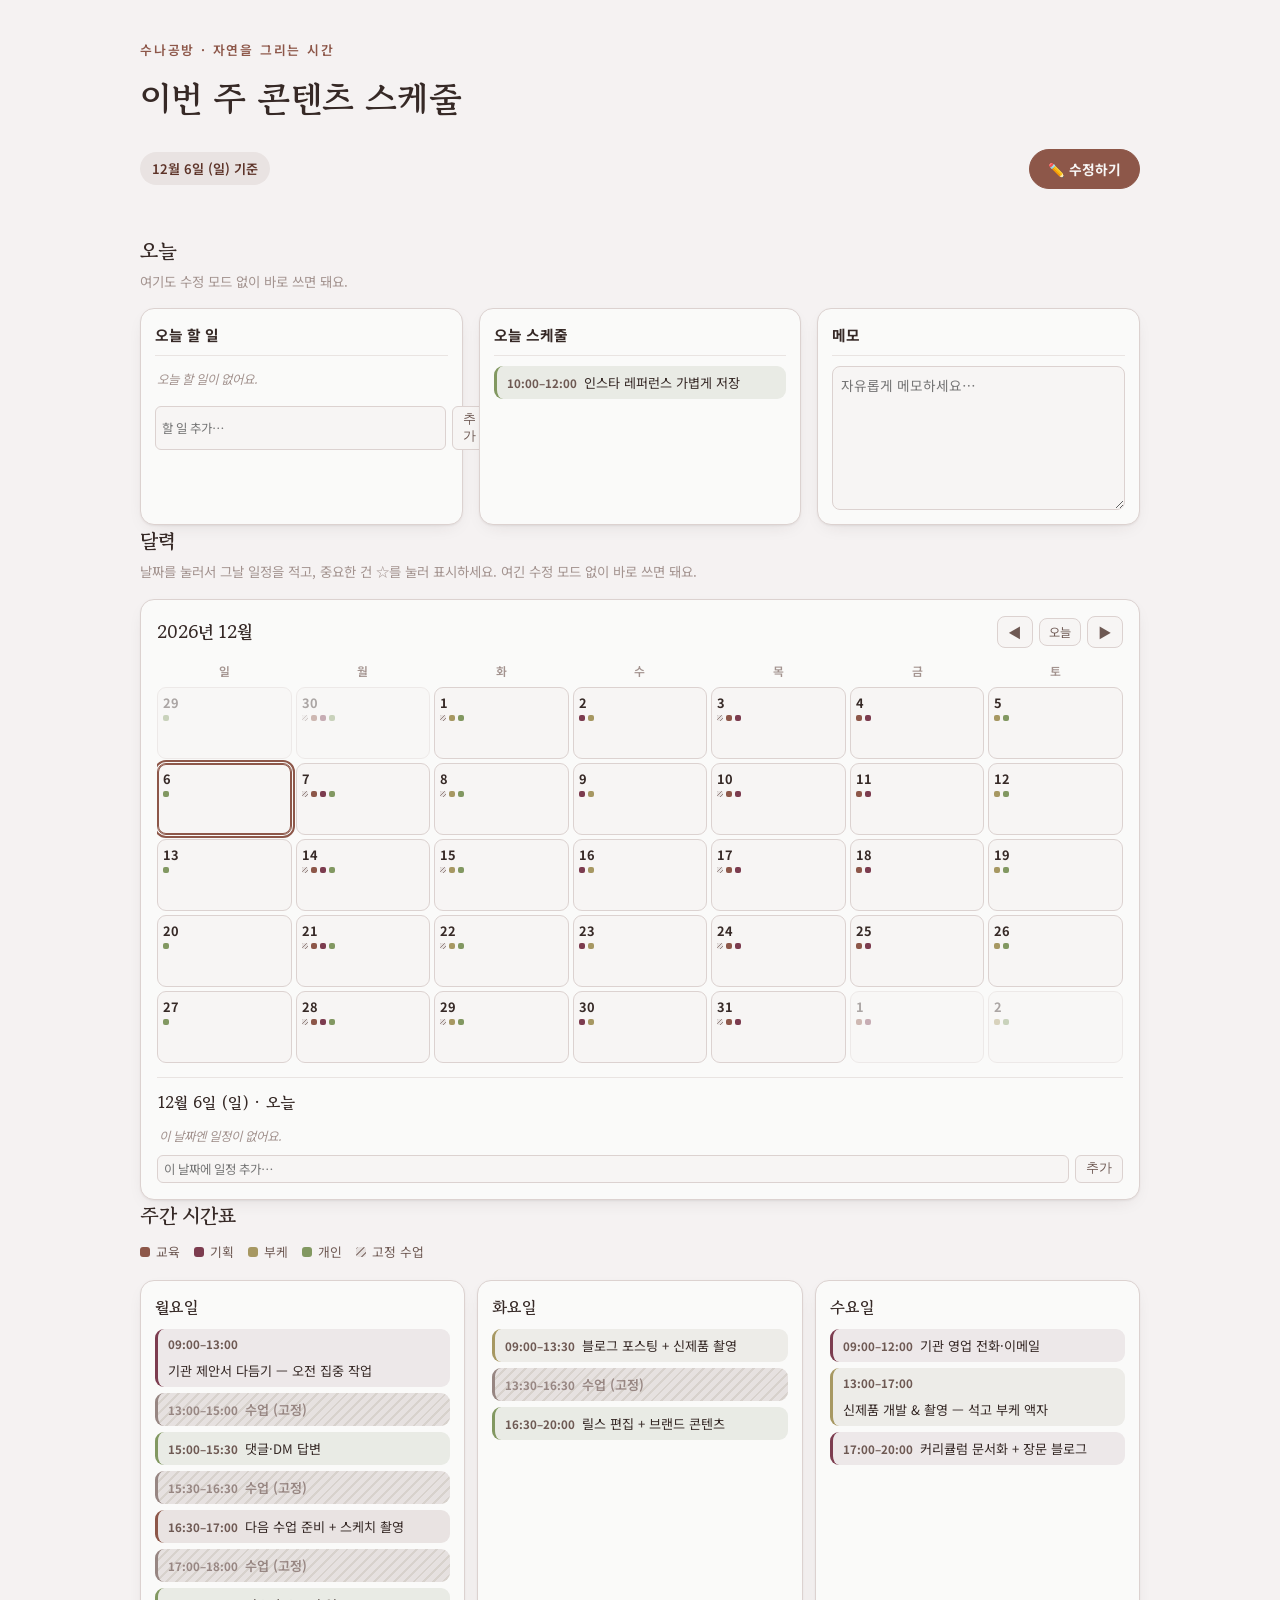
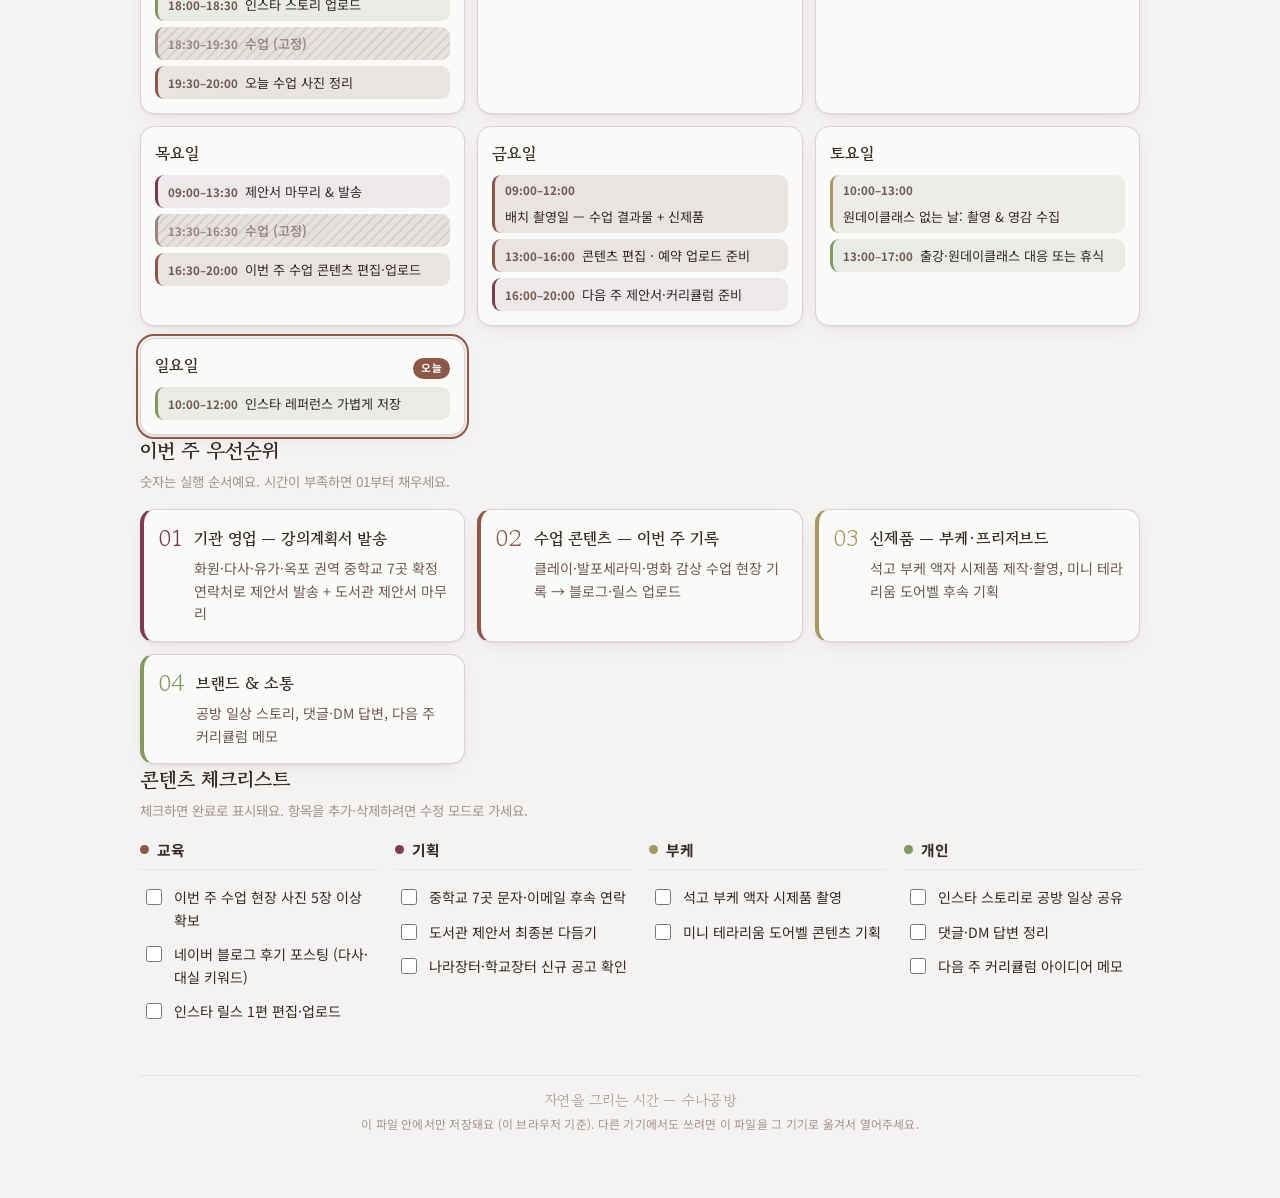
==== commit 7f6d6566: "Add files via upload" ====
--- a/index.html
+++ b/index.html
@@ -5,108 +5,108 @@
 <meta name="viewport" content="width=device-width, initial-scale=1">
 <title>수나공방 콘텐츠 플래너</title>
 <link rel="manifest" href="manifest.json">
-<meta name="theme-color" content="#5C6B49">
-<link rel="icon" href="icon-192.png">
-<link rel="apple-touch-icon" href="icon-192.png">
+<meta name="theme-color" content="#92675C">
+<link rel="icon" href="icon-512.png">
+<link rel="apple-touch-icon" href="icon-512.png">
 <link rel="preconnect" href="https://fonts.googleapis.com">
 <link rel="preconnect" href="https://fonts.gstatic.com" crossorigin>
 <link href="https://fonts.googleapis.com/css2?family=Gowun+Batang:wght@400;700&family=Noto+Sans+KR:wght@400;500;600;700&display=swap" rel="stylesheet">
 <style>
   :root {
-    --bg: #F7F2E7;
-    --bg-elevated: #FFFEFB;
-    --bg-well: #FBF8F1;
-    --ink: #3A3324;
-    --ink-soft: #756B59;
-    --ink-faint: #A79C88;
-    --line: #E4D9C4;
-    --line-soft: #EEE6D5;
-
-    --moss: #5C6B49;
-    --moss-ink: #46502F;
-    --moss-tint: #E8ECDF;
-
-    --clay: #A8623F;
-    --clay-tint: #F1E1D5;
-
-    --rust: #8C4A3A;
-    --rust-tint: #F0DFD8;
-
-    --mustard: #93731F;
-    --mustard-tint: #EFE6C9;
-
-    --locked-bg: #ECE4D1;
-    --locked-ink: #8C8267;
-
-    --ring: #5C6B49;
-    --danger: #A8442F;
-    --on-accent: #FBF8F1;
-    --shadow: 0 1px 2px rgba(58,51,36,0.06), 0 6px 20px -10px rgba(58,51,36,0.18);
+    --bg: #F8EFEC;
+    --bg-elevated: #FFFAF9;
+    --bg-well: #FBF3F1;
+    --ink: #3D2B26;
+    --ink-soft: #7A6059;
+    --ink-faint: #AC968E;
+    --line: #E8D6D0;
+    --line-soft: #F1E4E0;
+
+    --moss: #92675C;
+    --moss-ink: #6B463D;
+    --moss-tint: #EFE1DC;
+
+    --clay: #C98B76;
+    --clay-tint: #F6E5DC;
+
+    --rust: #7C4A45;
+    --rust-tint: #F0DEDA;
+
+    --mustard: #A9825A;
+    --mustard-tint: #F1E6D6;
+
+    --locked-bg: #EDE1DA;
+    --locked-ink: #93796F;
+
+    --ring: #92675C;
+    --danger: #A8483D;
+    --on-accent: #FBF3F1;
+    --shadow: 0 1px 2px rgba(61,43,38,0.06), 0 6px 20px -10px rgba(61,43,38,0.18);
   }
 
   @media (prefers-color-scheme: dark) {
     :root:not([data-theme="light"]) {
-      --bg: #211E17;
-      --bg-elevated: #2A261D;
-      --bg-well: #262218;
-      --ink: #EEE6D4;
-      --ink-soft: #C1B7A0;
-      --ink-faint: #7C7461;
-      --line: #443E2F;
-      --line-soft: #383325;
-
-      --moss: #A0B487;
-      --moss-ink: #C7D6B2;
-      --moss-tint: #33392A;
-
-      --clay: #E0A57C;
-      --clay-tint: #3E2E25;
-
-      --rust: #D6927F;
-      --rust-tint: #3B2823;
-
-      --mustard: #D8BE6E;
-      --mustard-tint: #3A331F;
-
-      --locked-bg: #322D22;
-      --locked-ink: #948A73;
-
-      --ring: #A0B487;
+      --bg: #211917;
+      --bg-elevated: #2A201D;
+      --bg-well: #251C19;
+      --ink: #F0E4DF;
+      --ink-soft: #C7B3AC;
+      --ink-faint: #8C7570;
+      --line: #453330;
+      --line-soft: #3A2B28;
+
+      --moss: #C9998C;
+      --moss-ink: #E4C4BA;
+      --moss-tint: #3A2925;
+
+      --clay: #E0A98F;
+      --clay-tint: #3E2B23;
+
+      --rust: #C99089;
+      --rust-tint: #3B2624;
+
+      --mustard: #D6B784;
+      --mustard-tint: #3A2F1F;
+
+      --locked-bg: #362824;
+      --locked-ink: #A4897F;
+
+      --ring: #C9998C;
       --danger: #E0917E;
-      --on-accent: #211E17;
+      --on-accent: #211917;
       --shadow: 0 1px 2px rgba(0,0,0,0.25), 0 10px 24px -12px rgba(0,0,0,0.5);
     }
   }
 
   :root[data-theme="dark"] {
-    --bg: #211E17;
-    --bg-elevated: #2A261D;
-    --bg-well: #262218;
-    --ink: #EEE6D4;
-    --ink-soft: #C1B7A0;
-    --ink-faint: #7C7461;
-    --line: #443E2F;
-    --line-soft: #383325;
-
-    --moss: #A0B487;
-    --moss-ink: #C7D6B2;
-    --moss-tint: #33392A;
-
-    --clay: #E0A57C;
-    --clay-tint: #3E2E25;
-
-    --rust: #D6927F;
-    --rust-tint: #3B2823;
-
-    --mustard: #D8BE6E;
-    --mustard-tint: #3A331F;
-
-    --locked-bg: #322D22;
-    --locked-ink: #948A73;
-
-    --ring: #A0B487;
+    --bg: #211917;
+    --bg-elevated: #2A201D;
+    --bg-well: #251C19;
+    --ink: #F0E4DF;
+    --ink-soft: #C7B3AC;
+    --ink-faint: #8C7570;
+    --line: #453330;
+    --line-soft: #3A2B28;
+
+    --moss: #C9998C;
+    --moss-ink: #E4C4BA;
+    --moss-tint: #3A2925;
+
+    --clay: #E0A98F;
+    --clay-tint: #3E2B23;
+
+    --rust: #C99089;
+    --rust-tint: #3B2624;
+
+    --mustard: #D6B784;
+    --mustard-tint: #3A2F1F;
+
+    --locked-bg: #362824;
+    --locked-ink: #A4897F;
+
+    --ring: #C9998C;
     --danger: #E0917E;
-    --on-accent: #211E17;
+    --on-accent: #211917;
     --shadow: 0 1px 2px rgba(0,0,0,0.25), 0 10px 24px -12px rgba(0,0,0,0.5);
   }
 
@@ -157,6 +157,17 @@
   .edit-banner.show { display: block; }
   .status-banner { color: var(--ink); background: var(--rust-tint); }
   .status-banner.show { display: block; }
+
+  .theme-picker {
+    display: none; align-items: center; gap: 10px; flex-wrap: wrap;
+    font-size: 0.84rem; border-radius: 10px; padding: 10px 14px; border: 1px solid var(--line);
+    background: var(--bg-well); color: var(--ink-soft); margin-top: 8px;
+  }
+  .theme-picker.show { display: flex; }
+  .theme-picker .theme-label { font-weight: 600; color: var(--ink); }
+  .theme-picker input[type="color"] {
+    width: 42px; height: 32px; padding: 0; border: 1px solid var(--line); border-radius: 8px; cursor: pointer; background: none;
+  }
 
   section > .section-head { display: flex; flex-wrap: wrap; align-items: baseline; justify-content: space-between; gap: 8px; margin-bottom: 4px; }
   section > .section-head h2 { font-size: 1.25rem; }
@@ -364,6 +375,192 @@
 
   @media (prefers-reduced-motion: reduce) { * { transition: none !important; } }
 </style>
+<script>
+(function () {
+  'use strict';
+  function clamp(v, min, max) { return Math.max(min, Math.min(max, v)); }
+  function normHue(h) { h = h % 360; if (h < 0) h += 360; return h; }
+
+  function hexToRgb(hex) {
+    hex = hex.replace('#', '');
+    if (hex.length === 3) hex = hex.split('').map(function (c) { return c + c; }).join('');
+    var num = parseInt(hex, 16);
+    return { r: (num >> 16) & 255, g: (num >> 8) & 255, b: num & 255 };
+  }
+  function rgbToHex(r, g, b) {
+    function h2(n) { n = clamp(Math.round(n), 0, 255); var s = n.toString(16); return s.length === 1 ? '0' + s : s; }
+    return '#' + h2(r) + h2(g) + h2(b);
+  }
+  function rgbToHsl(r, g, b) {
+    r /= 255; g /= 255; b /= 255;
+    var max = Math.max(r, g, b), min = Math.min(r, g, b);
+    var h, s, l = (max + min) / 2;
+    if (max === min) { h = 0; s = 0; }
+    else {
+      var d = max - min;
+      s = l > 0.5 ? d / (2 - max - min) : d / (max + min);
+      if (max === r) h = (g - b) / d + (g < b ? 6 : 0);
+      else if (max === g) h = (b - r) / d + 2;
+      else h = (r - g) / d + 4;
+      h *= 60;
+    }
+    return { h: h, s: s * 100, l: l * 100 };
+  }
+  function hslToRgb(h, s, l) {
+    h = normHue(h) / 360; s = clamp(s, 0, 100) / 100; l = clamp(l, 0, 100) / 100;
+    if (s === 0) { var v = Math.round(l * 255); return { r: v, g: v, b: v }; }
+    function hue2rgb(p, q, t) {
+      if (t < 0) t += 1; if (t > 1) t -= 1;
+      if (t < 1 / 6) return p + (q - p) * 6 * t;
+      if (t < 1 / 2) return q;
+      if (t < 2 / 3) return p + (q - p) * (2 / 3 - t) * 6;
+      return p;
+    }
+    var q = l < 0.5 ? l * (1 + s) : l + s - l * s;
+    var p = 2 * l - q;
+    return {
+      r: Math.round(hue2rgb(p, q, h + 1 / 3) * 255),
+      g: Math.round(hue2rgb(p, q, h) * 255),
+      b: Math.round(hue2rgb(p, q, h - 1 / 3) * 255)
+    };
+  }
+  function hsl(h, s, l) { var rgb = hslToRgb(h, s, l); return rgbToHex(rgb.r, rgb.g, rgb.b); }
+
+  function buildPalette(baseHex) {
+    var rgb0 = hexToRgb(baseHex);
+    var base = rgbToHsl(rgb0.r, rgb0.g, rgb0.b);
+    var h = base.h;
+    var sBase = clamp(base.s, 32, 72);
+    var lBase = clamp(base.l, 26, 42);
+
+    var light = {
+      '--bg': hsl(h, clamp(sBase * 0.5, 14, 34), 95.5),
+      '--bg-elevated': hsl(h, clamp(sBase * 0.35, 8, 22), 98),
+      '--bg-well': hsl(h, clamp(sBase * 0.45, 10, 28), 96.3),
+      '--ink': hsl(h, clamp(sBase * 0.55, 18, 42), 18),
+      '--ink-soft': hsl(h, clamp(sBase * 0.42, 14, 32), 38),
+      '--ink-faint': hsl(h, clamp(sBase * 0.32, 10, 24), 60),
+      '--line': hsl(h, clamp(sBase * 0.48, 14, 32), 84),
+      '--line-soft': hsl(h, clamp(sBase * 0.38, 10, 26), 90),
+
+      '--moss': hsl(h, sBase, lBase),
+      '--moss-ink': hsl(h, clamp(sBase * 1.05, 40, 78), clamp(lBase - 16, 18, 34)),
+      '--moss-tint': hsl(h, clamp(sBase * 0.48, 14, 32), 90),
+
+      '--clay': hsl(h + 35, clamp(sBase * 0.82, 28, 62), clamp(lBase + 10, 42, 62)),
+      '--clay-tint': hsl(h + 35, clamp(sBase * 0.42, 12, 28), 92),
+
+      '--rust': hsl(h - 30, clamp(sBase * 1.05, 35, 72), clamp(lBase - 6, 26, 44)),
+      '--rust-tint': hsl(h - 30, clamp(sBase * 0.42, 12, 28), 92),
+
+      '--mustard': hsl(h + 72, clamp(sBase * 0.66, 22, 52), clamp(lBase + 7, 44, 62)),
+      '--mustard-tint': hsl(h + 72, clamp(sBase * 0.38, 10, 26), 91),
+
+      '--locked-bg': hsl(h, clamp(sBase * 0.32, 7, 18), 89),
+      '--locked-ink': hsl(h, clamp(sBase * 0.28, 7, 18), 55),
+
+      '--ring': hsl(h, sBase, lBase),
+      '--danger': hsl(6, 52, 40),
+      '--on-accent': hsl(h, clamp(sBase * 0.45, 10, 26), 97)
+    };
+
+    var dark = {
+      '--bg': hsl(h, clamp(sBase * 0.42, 12, 26), 12.5),
+      '--bg-elevated': hsl(h, clamp(sBase * 0.4, 12, 26), 15.5),
+      '--bg-well': hsl(h, clamp(sBase * 0.42, 12, 26), 13.8),
+      '--ink': hsl(h, clamp(sBase * 0.28, 8, 20), 92),
+      '--ink-soft': hsl(h, clamp(sBase * 0.32, 10, 24), 78),
+      '--ink-faint': hsl(h, clamp(sBase * 0.3, 8, 22), 55),
+      '--line': hsl(h, clamp(sBase * 0.4, 10, 24), 25),
+      '--line-soft': hsl(h, clamp(sBase * 0.34, 8, 20), 20),
+
+      '--moss': hsl(h, clamp(sBase * 0.85, 30, 60), clamp(lBase + 32, 62, 76)),
+      '--moss-ink': hsl(h, clamp(sBase * 0.7, 24, 50), clamp(lBase + 46, 76, 88)),
+      '--moss-tint': hsl(h, clamp(sBase * 0.44, 12, 28), 19),
+
+      '--clay': hsl(h + 35, clamp(sBase * 0.7, 24, 50), clamp(lBase + 32, 64, 78)),
+      '--clay-tint': hsl(h + 35, clamp(sBase * 0.4, 10, 24), 19),
+
+      '--rust': hsl(h - 30, clamp(sBase * 0.78, 28, 55), clamp(lBase + 28, 60, 74)),
+      '--rust-tint': hsl(h - 30, clamp(sBase * 0.4, 10, 24), 19),
+
+      '--mustard': hsl(h + 72, clamp(sBase * 0.6, 20, 45), clamp(lBase + 30, 62, 76)),
+      '--mustard-tint': hsl(h + 72, clamp(sBase * 0.36, 9, 22), 18),
+
+      '--locked-bg': hsl(h, clamp(sBase * 0.26, 6, 16), 22),
+      '--locked-ink': hsl(h, clamp(sBase * 0.22, 6, 16), 62),
+
+      '--ring': hsl(h, clamp(sBase * 0.85, 30, 60), clamp(lBase + 32, 62, 76)),
+      '--danger': hsl(6, 62, 62),
+      '--on-accent': hsl(h, clamp(sBase * 0.5, 12, 28), 15)
+    };
+
+    return { light: light, dark: dark };
+  }
+
+  function varsToCss(vars, selector) {
+    var lines = Object.keys(vars).map(function (k) { return '  ' + k + ': ' + vars[k] + ';'; });
+    return selector + ' {\n' + lines.join('\n') + '\n}';
+  }
+
+  function fullThemeCss(baseHex) {
+    var pal = buildPalette(baseHex);
+    var sL = hexToRgb(pal.light['--ink']);
+    var lightVars = Object.assign({}, pal.light, {
+      '--shadow': '0 1px 2px rgba(' + sL.r + ',' + sL.g + ',' + sL.b + ',0.06), 0 6px 20px -10px rgba(' + sL.r + ',' + sL.g + ',' + sL.b + ',0.18)'
+    });
+    var darkVars = Object.assign({}, pal.dark, {
+      '--shadow': '0 1px 2px rgba(0,0,0,0.3), 0 6px 20px -10px rgba(0,0,0,0.5)'
+    });
+    return (
+      varsToCss(lightVars, ':root') + '\n' +
+      '@media (prefers-color-scheme: dark) {\n' +
+      varsToCss(darkVars, ':root:not([data-theme="light"])').split('\n').map(function (l) { return '  ' + l; }).join('\n') + '\n' +
+      '}\n' +
+      varsToCss(darkVars, ':root[data-theme="dark"]')
+    );
+  }
+
+  var STORAGE_KEY = 'sunaPlanner.themeColor';
+  var DEFAULT_COLOR = '#92675C';
+
+  function loadThemeColor() {
+    try {
+      var v = localStorage.getItem(STORAGE_KEY);
+      return v && /^#[0-9a-fA-F]{6}$/.test(v) ? v : DEFAULT_COLOR;
+    } catch (e) { return DEFAULT_COLOR; }
+  }
+  function saveThemeColor(hex) {
+    try { localStorage.setItem(STORAGE_KEY, hex); } catch (e) {}
+  }
+  function applyPalette(baseHex) {
+    var css = fullThemeCss(baseHex);
+    var styleEl = document.getElementById('themeOverrideStyle');
+    if (!styleEl) {
+      styleEl = document.createElement('style');
+      styleEl.id = 'themeOverrideStyle';
+      // Insert right after this script tag (i.e. right after the main
+      // hardcoded <style> block) so it wins the cascade regardless of
+      // exactly how the surrounding page is structured.
+      if (document.currentScript && document.currentScript.parentNode) {
+        document.currentScript.parentNode.insertBefore(styleEl, document.currentScript.nextSibling);
+      } else {
+        document.head.appendChild(styleEl);
+      }
+    }
+    styleEl.textContent = css;
+  }
+
+  window.SunaTheme = {
+    loadThemeColor: loadThemeColor,
+    saveThemeColor: saveThemeColor,
+    applyPalette: applyPalette,
+    DEFAULT_COLOR: DEFAULT_COLOR
+  };
+
+  applyPalette(loadThemeColor());
+})();
+</script>
 </head>
 <body>
 <div class="page">
@@ -376,6 +573,11 @@
       <button class="mode-btn" id="editToggleBtn" type="button">✏️ 수정하기</button>
     </div>
     <div class="edit-banner" id="editBanner">지금 수정 모드예요. 자유롭게 고치고, 다 되면 위쪽의 완료 버튼을 눌러주세요. 바꾼 내용은 이 브라우저에 자동으로 저장돼요.</div>
+    <div class="theme-picker" id="themeColorRow">
+      <span class="theme-label">🎨 메인 색상</span>
+      <input type="color" id="themeColorInput" value="#92675C">
+      <span>고르면 배경·글자·포인트 색이 전부 이 색 톤에 맞춰 자동으로 바뀌어요</span>
+    </div>
     <div class="status-banner" id="storageBanner">지금 이 브라우저에서는 저장이 안 돼요 (사생활 보호 모드이거나 저장 공간이 꽉 찼을 수 있어요). 다른 브라우저나 일반 창에서 열어보세요.</div>
   </header>
 
@@ -682,6 +884,8 @@
   var editToggleBtn = document.getElementById('editToggleBtn');
   var editDoneBtn = document.getElementById('editDoneBtn');
   var editBanner = document.getElementById('editBanner');
+  var themeColorRow = document.getElementById('themeColorRow');
+  var themeColorInput = document.getElementById('themeColorInput');
   var mode = 'view';
 
   function setMode(next) {
@@ -689,12 +893,23 @@
     viewModeEl.hidden = mode !== 'view';
     editModeEl.hidden = mode !== 'edit';
     editBanner.classList.toggle('show', mode === 'edit');
+    if (themeColorRow) themeColorRow.classList.toggle('show', mode === 'edit');
     editToggleBtn.textContent = mode === 'edit' ? '👀 보기로 돌아가기' : '✏️ 수정하기';
     editToggleBtn.classList.toggle('is-editing', mode === 'edit');
     if (mode === 'edit') window.scrollTo({ top: 0, behavior: 'auto' });
   }
   editToggleBtn.addEventListener('click', function () { setMode(mode === 'edit' ? 'view' : 'edit'); });
   editDoneBtn.addEventListener('click', function () { setMode('view'); });
+
+  if (themeColorInput && window.SunaTheme) {
+    themeColorInput.value = window.SunaTheme.loadThemeColor();
+    themeColorInput.addEventListener('input', function (e) {
+      window.SunaTheme.applyPalette(e.target.value);
+    });
+    themeColorInput.addEventListener('change', function (e) {
+      window.SunaTheme.saveThemeColor(e.target.value);
+    });
+  }
 
   // ---- generic delegated wiring ----
   function wireFieldChanges(container, onChange) {
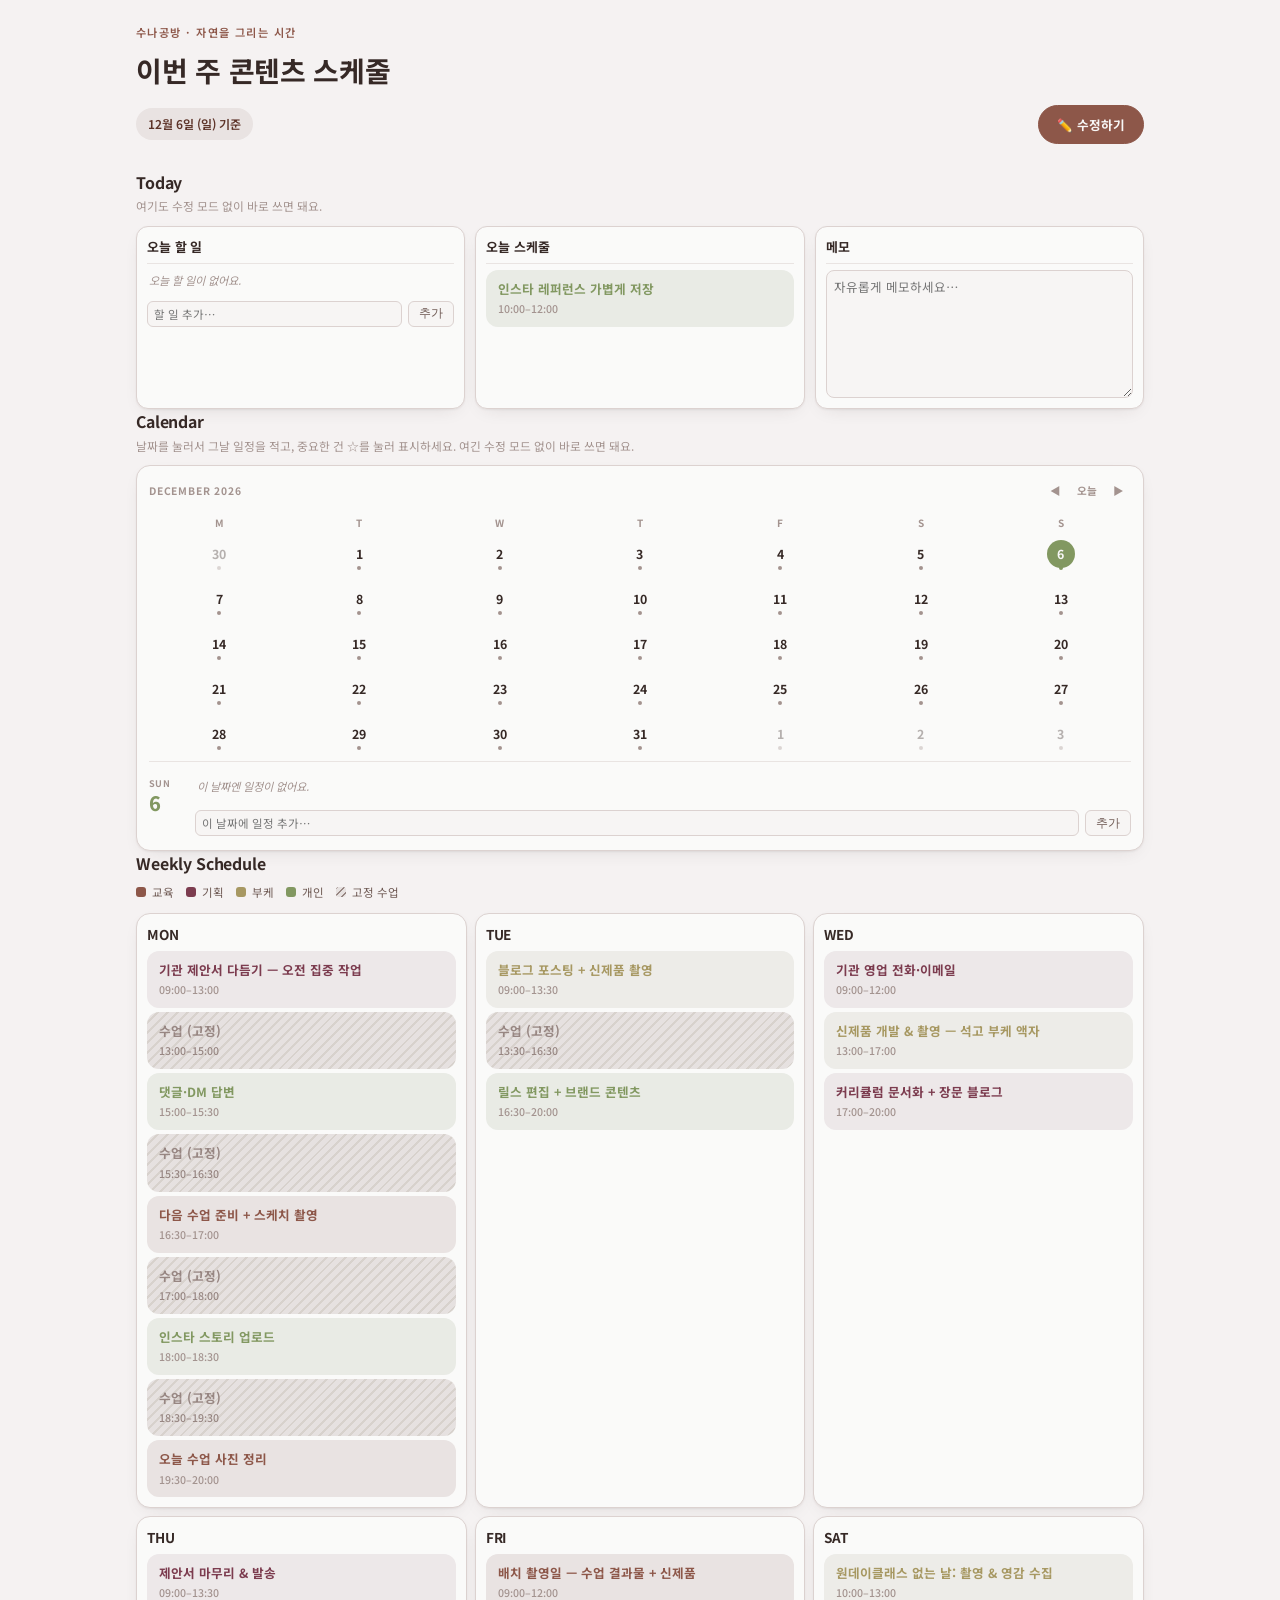
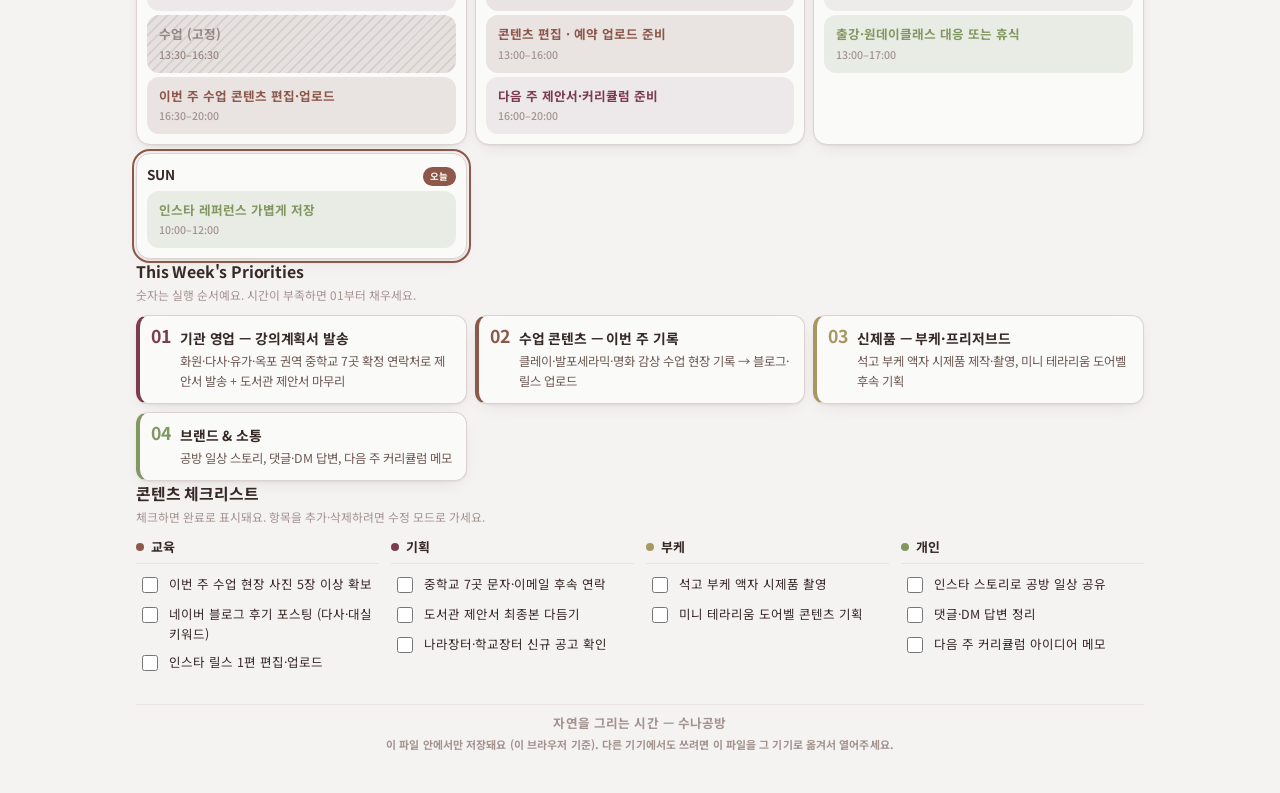
==== commit 00037d66: "Add files via upload" ====
--- a/index.html
+++ b/index.html
@@ -10,7 +10,7 @@
 <link rel="apple-touch-icon" href="icon-512.png">
 <link rel="preconnect" href="https://fonts.googleapis.com">
 <link rel="preconnect" href="https://fonts.gstatic.com" crossorigin>
-<link href="https://fonts.googleapis.com/css2?family=Gowun+Batang:wght@400;700&family=Noto+Sans+KR:wght@400;500;600;700&display=swap" rel="stylesheet">
+<link href="https://fonts.googleapis.com/css2?family=Noto+Sans+KR:wght@400;500;600;700&display=swap" rel="stylesheet">
 <style>
   :root {
     --bg: #F8EFEC;
@@ -111,7 +111,7 @@
   }
 
   * { box-sizing: border-box; }
-  html { color-scheme: light dark; }
+  html { color-scheme: light dark; font-size: 92%; }
 
   body {
     margin: 0;
@@ -122,15 +122,15 @@
     -webkit-font-smoothing: antialiased;
   }
 
-  .page { max-width: 1040px; margin: 0 auto; padding: 40px 20px 64px; display: flex; flex-direction: column; gap: 46px; }
-  h1, h2, h3 { font-family: 'Gowun Batang', serif; font-weight: 700; text-wrap: balance; margin: 0; color: var(--ink); }
+  .page { max-width: 1040px; margin: 0 auto; padding: 24px 16px 40px; display: flex; flex-direction: column; gap: 26px; }
+  h1, h2, h3 { font-family: 'Noto Sans KR', sans-serif; font-weight: 700; text-wrap: balance; margin: 0; color: var(--ink); letter-spacing: -0.01em; }
 
   /* ---------- Hero ---------- */
-  .hero { display: flex; flex-direction: column; gap: 10px; }
-  .eyebrow { margin: 0; font-size: 0.8rem; letter-spacing: 0.14em; color: var(--moss); font-weight: 600; }
-  .hero h1 { font-size: clamp(1.6rem, 4vw, 2.2rem); }
+  .hero { display: flex; flex-direction: column; gap: 6px; }
+  .eyebrow { margin: 0; font-size: 0.76rem; letter-spacing: 0.13em; color: var(--moss); font-weight: 600; }
+  .hero h1 { font-size: clamp(1.4rem, 4vw, 1.9rem); }
   .lede { margin: 4px 0 0; color: var(--ink-soft); max-width: 64ch; font-size: 0.98rem; }
-  .meta-row { display: flex; flex-wrap: wrap; align-items: center; gap: 10px; margin-top: 12px; }
+  .meta-row { display: flex; flex-wrap: wrap; align-items: center; gap: 8px; margin-top: 6px; }
   .meta-chip { font-size: 0.82rem; padding: 6px 12px; border-radius: 100px; background: var(--moss-tint); color: var(--moss-ink); font-weight: 600; }
   .meta-chip.ghost { background: transparent; color: var(--ink-faint); border: 1px solid var(--line); font-weight: 500; }
 
@@ -169,11 +169,41 @@
     width: 42px; height: 32px; padding: 0; border: 1px solid var(--line); border-radius: 8px; cursor: pointer; background: none;
   }
 
-  section > .section-head { display: flex; flex-wrap: wrap; align-items: baseline; justify-content: space-between; gap: 8px; margin-bottom: 4px; }
-  section > .section-head h2 { font-size: 1.25rem; }
-  .section-note { margin: 2px 0 16px; color: var(--ink-faint); font-size: 0.84rem; }
-
-  .legend { display: flex; flex-wrap: wrap; gap: 14px; margin: 10px 0 18px; font-size: 0.8rem; color: var(--ink-soft); }
+  /* ---------- Mobile swipe pages (view mode) ---------- */
+  .swipe-dots {
+    display: flex; gap: 16px; border-bottom: 1px solid var(--line-soft); margin-bottom: 10px;
+    overflow-x: auto;
+  }
+  .swipe-dot {
+    appearance: none; border: none; background: none; cursor: pointer; font-family: inherit;
+    font-size: 0.66rem; font-weight: 700; letter-spacing: 0.06em; color: var(--ink-faint);
+    padding: 0 0 8px; position: relative; white-space: nowrap; flex-shrink: 0;
+  }
+  .swipe-dot.active { color: var(--moss); }
+  .swipe-dot.active::after {
+    content: ''; position: absolute; left: 0; right: 0; bottom: -1px; height: 2px;
+    background: var(--moss); border-radius: 2px;
+  }
+  .swipe-container {
+    display: flex; overflow-x: auto; scroll-snap-type: x mandatory; -webkit-overflow-scrolling: touch;
+    scroll-behavior: smooth;
+  }
+  .swipe-container::-webkit-scrollbar { display: none; }
+  .swipe-page {
+    flex: 0 0 100%; min-width: 100%; scroll-snap-align: start; scroll-snap-stop: always;
+    display: flex; flex-direction: column; gap: 16px; box-sizing: border-box;
+  }
+  @media (min-width: 641px) {
+    .swipe-dots { display: none; }
+    .swipe-container { display: contents; }
+    .swipe-page { display: contents; }
+  }
+
+  section > .section-head { display: flex; flex-wrap: wrap; align-items: baseline; justify-content: space-between; gap: 8px; margin-bottom: 2px; }
+  section > .section-head h2 { font-size: 1.08rem; }
+  .section-note { margin: 2px 0 10px; color: var(--ink-faint); font-size: 0.8rem; }
+
+  .legend { display: flex; flex-wrap: wrap; gap: 12px; margin: 6px 0 12px; font-size: 0.78rem; color: var(--ink-soft); }
   .legend span { display: inline-flex; align-items: center; gap: 6px; }
   .legend i { width: 10px; height: 10px; border-radius: 3px; display: inline-block; }
   .legend i.edu { background: var(--moss); }
@@ -183,48 +213,52 @@
   .legend i.locked { background: repeating-linear-gradient(135deg, var(--locked-ink) 0 2px, transparent 2px 5px); background-color: var(--locked-bg); }
 
   /* ---------- shared day-card shell ---------- */
-  .week-grid { display: grid; grid-template-columns: repeat(auto-fit, minmax(250px, 1fr)); gap: 12px; }
-  .day-card { background: var(--bg-elevated); border: 1px solid var(--line); border-radius: 14px; padding: 14px; box-shadow: var(--shadow); display: flex; flex-direction: column; gap: 8px; }
+  .week-grid { display: grid; grid-template-columns: repeat(auto-fit, minmax(250px, 1fr)); gap: 8px; }
+  .day-card { background: var(--bg-elevated); border: 1px solid var(--line); border-radius: 14px; padding: 10px; box-shadow: var(--shadow); display: flex; flex-direction: column; gap: 5px; }
   .day-card.today { outline: 2px solid var(--ring); outline-offset: 2px; }
   .day-head { display: flex; align-items: baseline; justify-content: space-between; }
-  .day-head h3 { font-size: 1rem; }
-  .today-tag { display: none; font-family: 'Noto Sans KR', sans-serif; font-size: 0.66rem; font-weight: 700; color: var(--bg-elevated); background: var(--ring); padding: 2px 8px; border-radius: 100px; letter-spacing: 0.04em; }
+  .day-head h3 { font-size: 0.92rem; }
+  .today-tag { display: none; font-family: 'Noto Sans KR', sans-serif; font-size: 0.64rem; font-weight: 700; color: var(--bg-elevated); background: var(--ring); padding: 2px 7px; border-radius: 100px; letter-spacing: 0.04em; }
   .day-card.today .today-tag { display: inline-block; }
-  .blocks { list-style: none; margin: 0; padding: 0; display: flex; flex-direction: column; gap: 6px; }
-  .empty-note { font-size: 0.78rem; color: var(--ink-faint); padding: 4px 2px; font-style: italic; margin: 0; }
+  .blocks { list-style: none; margin: 0; padding: 0; display: flex; flex-direction: column; gap: 4px; }
+  .empty-note { font-size: 0.76rem; color: var(--ink-faint); padding: 2px 2px; font-style: italic; margin: 0; }
 
   /* ---------- VIEW MODE: read-only blocks ---------- */
-  .vblock { border-radius: 9px; padding: 6px 10px; font-size: 0.82rem; border-left: 3px solid var(--accent, var(--moss)); background: var(--tint, var(--moss-tint)); display: flex; align-items: baseline; gap: 7px; flex-wrap: wrap; }
+  .vblock {
+    border-radius: 12px; padding: 9px 10px 9px 12px; font-size: 0.8rem;
+    border-left: none; background: var(--tint, var(--moss-tint));
+    display: flex; flex-direction: column-reverse; gap: 2px;
+  }
   .vblock.cat-교육 { --accent: var(--moss); --tint: var(--moss-tint); }
   .vblock.cat-기획 { --accent: var(--rust); --tint: var(--rust-tint); }
   .vblock.cat-부케 { --accent: var(--clay); --tint: var(--clay-tint); }
   .vblock.cat-개인 { --accent: var(--mustard); --tint: var(--mustard-tint); }
-  .vblock.locked { border-left-color: var(--locked-ink); background-color: var(--locked-bg); background-image: repeating-linear-gradient(135deg, rgba(140,130,103,0.16) 0 2px, transparent 2px 7px); color: var(--locked-ink); }
-  .vblock .t { font-variant-numeric: tabular-nums; font-weight: 700; font-size: 0.72rem; color: var(--ink-soft); flex-shrink: 0; white-space: nowrap; }
+  .vblock.locked { background-color: var(--locked-bg); background-image: repeating-linear-gradient(135deg, rgba(140,130,103,0.16) 0 2px, transparent 2px 7px); color: var(--locked-ink); }
+  .vblock .t { font-variant-numeric: tabular-nums; font-weight: 500; font-size: 0.72rem; color: var(--ink-faint); flex-shrink: 0; white-space: nowrap; }
   .vblock.locked .t, .vblock.locked .d { color: var(--locked-ink); }
-  .vblock .d { color: var(--ink); }
-  .vblock.locked .d { font-weight: 600; }
+  .vblock .d { color: var(--accent, var(--moss)); font-weight: 700; font-size: 0.86rem; }
+  .vblock.locked .d { font-weight: 700; }
 
   /* ---------- VIEW MODE: priorities ---------- */
-  .vpriority-list { list-style: none; margin: 16px 0 0; padding: 0; display: grid; grid-template-columns: repeat(auto-fit, minmax(250px, 1fr)); gap: 12px; }
-  .vpriority { background: var(--bg-elevated); border: 1px solid var(--line); border-radius: 14px; padding: 16px 16px 16px 14px; display: flex; gap: 12px; box-shadow: var(--shadow); border-left: 4px solid var(--accent, var(--moss)); }
+  .vpriority-list { list-style: none; margin: 10px 0 0; padding: 0; display: grid; grid-template-columns: repeat(auto-fit, minmax(250px, 1fr)); gap: 8px; }
+  .vpriority { background: var(--bg-elevated); border: 1px solid var(--line); border-radius: 12px; padding: 11px 12px 11px 11px; display: flex; gap: 9px; box-shadow: var(--shadow); border-left: 4px solid var(--accent, var(--moss)); }
   .vpriority.cat-교육 { --accent: var(--moss); }
   .vpriority.cat-기획 { --accent: var(--rust); }
   .vpriority.cat-부케 { --accent: var(--clay); }
   .vpriority.cat-개인 { --accent: var(--mustard); }
-  .vpriority .p-num { font-family: 'Gowun Batang', serif; font-size: 1.5rem; color: var(--accent, var(--moss)); line-height: 1; flex-shrink: 0; }
-  .vpriority h3 { font-size: 1rem; margin-bottom: 6px; }
-  .vpriority p { margin: 0; font-size: 0.88rem; color: var(--ink-soft); }
+  .vpriority .p-num { font-family: 'Noto Sans KR', sans-serif; font-weight: 700; font-size: 1.2rem; color: var(--accent, var(--moss)); line-height: 1; flex-shrink: 0; }
+  .vpriority h3 { font-size: 0.94rem; margin-bottom: 3px; }
+  .vpriority p { margin: 0; font-size: 0.84rem; color: var(--ink-soft); }
 
   /* ---------- VIEW MODE: checklist ---------- */
-  .videa-groups { display: grid; grid-template-columns: repeat(auto-fit, minmax(230px, 1fr)); gap: 18px; margin-top: 16px; }
-  .videa-group h3 { font-family: 'Noto Sans KR', sans-serif; font-size: 0.92rem; font-weight: 700; display: flex; align-items: center; gap: 8px; margin-bottom: 10px; padding-bottom: 8px; border-bottom: 1px solid var(--line-soft); }
-  .dot { width: 9px; height: 9px; border-radius: 50%; display: inline-block; flex-shrink: 0; }
+  .videa-groups { display: grid; grid-template-columns: repeat(auto-fit, minmax(230px, 1fr)); gap: 12px; margin-top: 10px; }
+  .videa-group h3 { font-family: 'Noto Sans KR', sans-serif; font-size: 0.88rem; font-weight: 700; display: flex; align-items: center; gap: 7px; margin-bottom: 6px; padding-bottom: 5px; border-bottom: 1px solid var(--line-soft); }
+  .dot { width: 8px; height: 8px; border-radius: 50%; display: inline-block; flex-shrink: 0; }
   .dot.cat-교육 { background: var(--moss); }
   .dot.cat-기획 { background: var(--rust); }
   .dot.cat-부케 { background: var(--clay); }
   .dot.cat-개인 { background: var(--mustard); }
-  .videa-row { display: flex; align-items: flex-start; gap: 9px; font-size: 0.88rem; padding: 6px 2px; cursor: pointer; color: var(--ink); }
+  .videa-row { display: flex; align-items: flex-start; gap: 8px; font-size: 0.85rem; padding: 4px 2px; cursor: pointer; color: var(--ink); }
   .videa-row input { margin-top: 3px; width: 16px; height: 16px; accent-color: var(--moss); flex-shrink: 0; }
   .videa-row input:focus-visible { outline: 2px solid var(--ring); outline-offset: 2px; }
   .videa-row span { flex: 1; }
@@ -266,13 +300,13 @@
   .regen-btn:hover { filter: brightness(0.97); }
   .regen-btn:focus-visible { outline: 2px solid var(--ring); outline-offset: 2px; }
 
-  .priority-list { list-style: none; margin: 16px 0 0; padding: 0; display: flex; flex-direction: column; gap: 10px; }
-  .priority-card { background: var(--bg-elevated); border: 1px solid var(--line); border-radius: 14px; padding: 14px 14px 14px 12px; display: grid; grid-template-columns: auto auto 1fr auto; gap: 10px; align-items: start; box-shadow: var(--shadow); border-left: 4px solid var(--accent, var(--moss)); }
+  .priority-list { list-style: none; margin: 10px 0 0; padding: 0; display: flex; flex-direction: column; gap: 7px; }
+  .priority-card { background: var(--bg-elevated); border: 1px solid var(--line); border-radius: 12px; padding: 10px 10px 10px 10px; display: grid; grid-template-columns: auto auto 1fr auto; gap: 8px; align-items: start; box-shadow: var(--shadow); border-left: 4px solid var(--accent, var(--moss)); }
   .priority-card.cat-교육 { --accent: var(--moss); }
   .priority-card.cat-기획 { --accent: var(--rust); }
   .priority-card.cat-부케 { --accent: var(--clay); }
   .priority-card.cat-개인 { --accent: var(--mustard); }
-  .p-num { font-family: 'Gowun Batang', serif; font-size: 1.4rem; color: var(--accent, var(--moss)); line-height: 1.2; }
+  .p-num { font-family: 'Noto Sans KR', sans-serif; font-weight: 700; font-size: 1.25rem; color: var(--accent, var(--moss)); line-height: 1.2; }
   .p-order-btns { display: flex; flex-direction: column; gap: 2px; }
   .p-order-btns button { border: 1px solid var(--line); background: var(--bg-well); color: var(--ink-soft); border-radius: 5px; width: 22px; height: 20px; font-size: 0.7rem; cursor: pointer; line-height: 1; }
   .p-order-btns button:hover { border-color: var(--moss); color: var(--moss-ink); }
@@ -281,9 +315,9 @@
   .p-body textarea { font-size: 0.85rem; width: 100%; resize: vertical; min-height: 40px; }
   .p-cat-row { display: flex; align-items: center; gap: 8px; }
 
-  .idea-groups { display: grid; grid-template-columns: repeat(auto-fit, minmax(230px, 1fr)); gap: 16px; margin-top: 16px; }
-  .idea-group { display: flex; flex-direction: column; gap: 8px; }
-  .idea-group h3 { font-family: 'Noto Sans KR', sans-serif; font-size: 0.92rem; font-weight: 700; display: flex; align-items: center; gap: 8px; padding-bottom: 8px; border-bottom: 1px solid var(--line-soft); }
+  .idea-groups { display: grid; grid-template-columns: repeat(auto-fit, minmax(230px, 1fr)); gap: 12px; margin-top: 10px; }
+  .idea-group { display: flex; flex-direction: column; gap: 5px; }
+  .idea-group h3 { font-family: 'Noto Sans KR', sans-serif; font-size: 0.88rem; font-weight: 700; display: flex; align-items: center; gap: 7px; padding-bottom: 5px; border-bottom: 1px solid var(--line-soft); }
   .idea-row { display: flex; align-items: center; gap: 8px; }
   .idea-row input[type="checkbox"] { width: 16px; height: 16px; accent-color: var(--moss); flex-shrink: 0; }
   .idea-row input[type="text"] { flex: 1; min-width: 0; border-color: transparent; background: transparent; padding: 4px 4px; }
@@ -298,65 +332,82 @@
   .finish-row { display: flex; justify-content: center; padding-top: 8px; }
 
   /* ---------- Calendar ---------- */
-  .cal-card { background: var(--bg-elevated); border: 1px solid var(--line); border-radius: 14px; padding: 16px; box-shadow: var(--shadow); }
-  .cal-head { display: flex; align-items: center; justify-content: space-between; gap: 8px; flex-wrap: wrap; margin-bottom: 12px; }
-  .cal-head h3 { font-size: 1.1rem; }
-  .cal-nav { display: flex; gap: 6px; align-items: center; }
-  .cal-nav button { border: 1px solid var(--line); background: var(--bg-well); color: var(--ink-soft); border-radius: 8px; padding: 5px 10px; font-size: 0.85rem; cursor: pointer; font-family: inherit; }
-  .cal-nav button:hover { border-color: var(--moss); color: var(--moss-ink); }
+  .cal-card { background: var(--bg-elevated); border: 1px solid var(--line); border-radius: 14px; padding: 14px 12px; box-shadow: var(--shadow); }
+  .cal-head { display: flex; align-items: baseline; justify-content: space-between; gap: 8px; flex-wrap: wrap; margin-bottom: 12px; }
+  .cal-head h3 {
+    font-size: 0.7rem; font-weight: 700; letter-spacing: 0.08em; color: var(--ink-faint);
+    text-transform: uppercase; margin: 0;
+  }
+  .cal-nav { display: flex; gap: 2px; align-items: center; }
+  .cal-nav button { border: none; background: none; color: var(--ink-faint); border-radius: 6px; padding: 3px 7px; font-size: 0.72rem; cursor: pointer; font-family: inherit; }
+  .cal-nav button:hover { color: var(--moss-ink); }
   .cal-nav button:focus-visible { outline: 2px solid var(--ring); outline-offset: 1px; }
-  .cal-today-btn { font-size: 0.76rem !important; padding: 4px 9px !important; }
-
-  .cal-scroll { overflow-x: auto; }
-  .cal-dow-row { display: grid; grid-template-columns: repeat(7, 1fr); gap: 4px; margin-bottom: 4px; min-width: 460px; }
-  .cal-dow { text-align: center; font-size: 0.74rem; color: var(--ink-faint); font-weight: 600; padding: 2px 0; }
-  .cal-grid { display: grid; grid-template-columns: repeat(7, 1fr); gap: 4px; min-width: 460px; }
+  .cal-today-btn { font-weight: 700 !important; }
+
+  .cal-scroll { overflow-x: visible; }
+  .cal-dow-row { display: grid; grid-template-columns: repeat(7, 1fr); margin-bottom: 6px; }
+  .cal-dow { text-align: center; font-size: 0.68rem; color: var(--ink-faint); font-weight: 700; padding: 2px 0; }
+  .cal-grid { display: grid; grid-template-columns: repeat(7, 1fr); row-gap: 15px; column-gap: 0; }
   .cal-cell {
-    border: 1px solid var(--line); background: var(--bg-well); border-radius: 9px; padding: 5px 5px 6px;
-    min-height: 72px; display: flex; flex-direction: column; gap: 3px; cursor: pointer; text-align: left;
-    font-family: inherit; color: var(--ink); align-items: stretch;
-  }
-  .cal-cell:hover { border-color: var(--moss); }
+    border: none; background: none; padding: 0; border-radius: 50%;
+    height: 30px; display: flex; align-items: center; justify-content: center; cursor: pointer;
+    font-family: inherit; color: var(--ink); position: relative;
+  }
+  .cal-cell:hover .cal-date { color: var(--moss-ink); }
   .cal-cell:focus-visible { outline: 2px solid var(--ring); outline-offset: 1px; }
-  .cal-cell.other-month { opacity: 0.4; }
-  .cal-cell.today { border-color: var(--moss); box-shadow: inset 0 0 0 1px var(--moss); }
-  .cal-cell.selected { outline: 2px solid var(--ring); outline-offset: 1px; }
-  .cal-date { font-size: 0.8rem; font-weight: 700; font-variant-numeric: tabular-nums; }
-  .cal-cell.has-important .cal-date::after { content: ' \2605'; color: var(--rust); font-size: 0.7rem; }
-  .cal-dots { display: flex; gap: 3px; }
-  .cal-dot { width: 6px; height: 6px; border-radius: 2px; display: inline-block; }
-  .cal-dot.locked { background-image: repeating-linear-gradient(135deg, var(--locked-ink) 0 1px, transparent 1px 3px); background-color: var(--locked-bg); }
-  .cal-dot.cat-교육 { background: var(--moss); }
-  .cal-dot.cat-기획 { background: var(--rust); }
-  .cal-dot.cat-부케 { background: var(--clay); }
-  .cal-dot.cat-개인 { background: var(--mustard); }
-  .cal-events { display: flex; flex-direction: column; gap: 2px; }
-  .cal-pill { font-size: 0.66rem; background: var(--moss-tint); color: var(--moss-ink); border-radius: 5px; padding: 1px 5px; overflow: hidden; text-overflow: ellipsis; white-space: nowrap; }
-  .cal-pill.important { background: var(--rust-tint); color: var(--rust); font-weight: 700; }
-  .cal-pill.done { opacity: 0.55; text-decoration: line-through; }
-  .cal-more { font-size: 0.65rem; color: var(--ink-faint); }
-
-  .cal-detail { margin-top: 14px; border-top: 1px solid var(--line-soft); padding-top: 12px; }
-  .cal-detail h3 { font-size: 0.98rem; margin-bottom: 8px; }
-  .cal-item-row { display: flex; align-items: center; gap: 7px; padding: 5px 2px; }
+  .cal-cell.other-month { opacity: 0.35; }
+  .cal-cell.today .cal-date {
+    display: inline-flex; align-items: center; justify-content: center;
+    width: 28px; height: 28px; border-radius: 50%; background: var(--mustard); color: var(--on-accent);
+  }
+  .cal-cell.selected:not(.today) .cal-date { box-shadow: 0 0 0 2px var(--ring); border-radius: 50%; }
+  .cal-date {
+    font-size: 0.84rem; font-weight: 700; font-variant-numeric: tabular-nums;
+    width: 28px; height: 28px; display: inline-flex; align-items: center; justify-content: center;
+  }
+  .cal-dot-mark {
+    position: absolute; bottom: -1px; left: 50%; transform: translateX(-50%);
+    width: 4px; height: 4px; border-radius: 50%; background: var(--ink-faint);
+  }
+  .cal-cell.today .cal-dot-mark { background: var(--mustard); }
+
+  .cal-detail { margin-top: 12px; border-top: 1px solid var(--line-soft); padding-top: 14px; }
+  .cal-day-group { display: flex; gap: 12px; }
+  .cal-day-badge { width: 34px; flex-shrink: 0; }
+  .cal-day-badge .dow { font-size: 0.62rem; font-weight: 700; color: var(--ink-faint); letter-spacing: 0.05em; }
+  .cal-day-badge .num { font-size: 1.35rem; font-weight: 800; color: var(--ink); line-height: 1.25; }
+  .cal-day-badge.is-today .num { color: var(--mustard); }
+  .cal-day-cards { flex: 1; min-width: 0; display: flex; flex-direction: column; gap: 8px; }
+  .cal-detail-items { display: flex; flex-direction: column; gap: 8px; }
+  .cal-item-row {
+    display: flex; align-items: center; gap: 7px; padding: 9px 8px 9px 12px;
+    background: var(--moss-tint); border-radius: 14px;
+  }
+  .cal-item-row.done { background: var(--bg-well); }
   .cal-item-row input[type="checkbox"] { width: 15px; height: 15px; accent-color: var(--moss); flex-shrink: 0; }
-  .star-btn { border: none; background: transparent; font-size: 0.95rem; cursor: pointer; color: var(--ink-faint); padding: 2px 4px; line-height: 1; flex-shrink: 0; }
+  .star-btn { border: none; background: transparent; font-size: 0.9rem; cursor: pointer; color: var(--moss-ink); padding: 2px 4px; line-height: 1; flex-shrink: 0; }
   .star-btn:hover { color: var(--rust); }
   .star-btn:focus-visible { outline: 2px solid var(--ring); outline-offset: 1px; }
-  .cal-item-row input[type="text"] { flex: 1; min-width: 0; border-color: transparent; background: transparent; padding: 4px 4px; }
-  .cal-item-row input[type="text"]:hover, .cal-item-row input[type="text"]:focus { background: var(--bg-well); border-color: var(--line); }
+  .cal-item-row input[type="text"] { flex: 1; min-width: 0; border-color: transparent; background: transparent; padding: 4px 4px; font-weight: 700; font-size: 0.92rem; color: var(--moss-ink); }
+  .cal-item-row.done input[type="text"] { font-weight: 500; }
+  .cal-item-row input[type="text"]:hover, .cal-item-row input[type="text"]:focus { background: rgba(255,255,255,0.35); border-color: var(--line); }
   .cal-item-row.done input[type="text"] { color: var(--ink-faint); text-decoration: line-through; text-decoration-color: var(--ink-faint); }
+  .cal-item-row .icon-btn {
+    background: var(--bg-elevated); border-radius: 9px; width: 30px; height: 30px; display: flex;
+    align-items: center; justify-content: center; font-size: 0.8rem; flex-shrink: 0;
+  }
+  .cal-item-row .icon-btn:hover { background: var(--rust-tint); }
 
   /* ---------- Today panel ---------- */
-  .today-grid { display: grid; grid-template-columns: repeat(auto-fit, minmax(230px, 1fr)); gap: 16px; }
-  .today-block { background: var(--bg-elevated); border: 1px solid var(--line); border-radius: 14px; padding: 14px; box-shadow: var(--shadow); display: flex; flex-direction: column; gap: 8px; }
-  .today-block h3 { font-family: 'Noto Sans KR', sans-serif; font-size: 0.92rem; font-weight: 700; padding-bottom: 8px; border-bottom: 1px solid var(--line-soft); margin: 0 0 2px; }
-  #memoBox { width: 100%; min-height: 130px; resize: vertical; font-family: inherit; font-size: 0.85rem; color: var(--ink); background: var(--bg-well); border: 1px solid var(--line); border-radius: 8px; padding: 8px; line-height: 1.55; }
+  .today-grid { display: grid; grid-template-columns: repeat(auto-fit, minmax(230px, 1fr)); gap: 10px; }
+  .today-block { background: var(--bg-elevated); border: 1px solid var(--line); border-radius: 12px; padding: 10px; box-shadow: var(--shadow); display: flex; flex-direction: column; gap: 5px; }
+  .today-block h3 { font-family: 'Noto Sans KR', sans-serif; font-size: 0.88rem; font-weight: 700; padding-bottom: 5px; border-bottom: 1px solid var(--line-soft); margin: 0 0 1px; }
+  #memoBox { width: 100%; min-height: 96px; resize: vertical; font-family: inherit; font-size: 0.85rem; color: var(--ink); background: var(--bg-well); border: 1px solid var(--line); border-radius: 8px; padding: 7px; line-height: 1.5; }
   #memoBox:focus { outline: 2px solid var(--ring); outline-offset: 1px; }
   #todayScheduleList { min-height: 24px; }
 
-  .foot { text-align: center; padding-top: 12px; border-top: 1px solid var(--line-soft); display: flex; flex-direction: column; gap: 4px; }
-  .foot p { font-family: 'Gowun Batang', serif; color: var(--ink-faint); font-size: 0.9rem; letter-spacing: 0.02em; margin: 0; }
+  .foot { text-align: center; padding-top: 8px; border-top: 1px solid var(--line-soft); display: flex; flex-direction: column; gap: 3px; }
+  .foot p { font-family: 'Noto Sans KR', sans-serif; font-weight: 700; color: var(--ink-faint); font-size: 0.86rem; letter-spacing: 0.01em; margin: 0; }
   .foot .fine { font-family: 'Noto Sans KR', sans-serif; font-size: 0.74rem; color: var(--ink-faint); }
 
   [hidden] { display: none !important; }
@@ -584,75 +635,93 @@
   <!-- ============ VIEW MODE ============ -->
   <div id="viewMode">
 
-    <section aria-label="오늘">
-      <div class="section-head"><h2>오늘</h2></div>
-      <p class="section-note">여기도 수정 모드 없이 바로 쓰면 돼요.</p>
-      <div class="today-grid">
-        <div class="today-block">
-          <h3>오늘 할 일</h3>
-          <div class="idea-items" id="todoItems"></div>
-          <div class="idea-add">
-            <input type="text" id="todoAddInput" placeholder="할 일 추가…">
-            <button type="button" id="todoAddBtn">추가</button>
+    <div class="swipe-dots" id="swipeDots">
+      <button type="button" class="swipe-dot" data-page="0">TODAY</button>
+      <button type="button" class="swipe-dot" data-page="1">CALENDAR</button>
+      <button type="button" class="swipe-dot" data-page="2">WEEKLY</button>
+      <button type="button" class="swipe-dot" data-page="3">PRIORITIES</button>
+    </div>
+
+    <div class="swipe-container" id="swipeContainer">
+
+      <div class="swipe-page">
+        <section aria-label="오늘">
+          <div class="section-head"><h2>Today</h2></div>
+          <p class="section-note">여기도 수정 모드 없이 바로 쓰면 돼요.</p>
+          <div class="today-grid">
+            <div class="today-block">
+              <h3>오늘 할 일</h3>
+              <div class="idea-items" id="todoItems"></div>
+              <div class="idea-add">
+                <input type="text" id="todoAddInput" placeholder="할 일 추가…">
+                <button type="button" id="todoAddBtn">추가</button>
+              </div>
+            </div>
+            <div class="today-block">
+              <h3>오늘 스케줄</h3>
+              <ul class="blocks" id="todayScheduleList"></ul>
+            </div>
+            <div class="today-block">
+              <h3>메모</h3>
+              <textarea id="memoBox" rows="6" placeholder="자유롭게 메모하세요…"></textarea>
+            </div>
           </div>
-        </div>
-        <div class="today-block">
-          <h3>오늘 스케줄</h3>
-          <ul class="blocks" id="todayScheduleList"></ul>
-        </div>
-        <div class="today-block">
-          <h3>메모</h3>
-          <textarea id="memoBox" rows="6" placeholder="자유롭게 메모하세요…"></textarea>
-        </div>
+        </section>
       </div>
-    </section>
-
-    <section aria-label="달력">
-      <div class="section-head"><h2>달력</h2></div>
-      <p class="section-note">날짜를 눌러서 그날 일정을 적고, 중요한 건 ☆를 눌러 표시하세요. 여긴 수정 모드 없이 바로 쓰면 돼요.</p>
-      <div class="cal-card">
-        <div class="cal-head">
-          <h3 id="calMonthLabel">2026년 1월</h3>
-          <div class="cal-nav">
-            <button type="button" id="calPrevBtn" title="이전 달">◀</button>
-            <button type="button" id="calTodayBtn" class="cal-today-btn">오늘</button>
-            <button type="button" id="calNextBtn" title="다음 달">▶</button>
+
+      <div class="swipe-page">
+        <section aria-label="달력">
+          <div class="section-head"><h2>Calendar</h2></div>
+          <p class="section-note">날짜를 눌러서 그날 일정을 적고, 중요한 건 ☆를 눌러 표시하세요. 여긴 수정 모드 없이 바로 쓰면 돼요.</p>
+          <div class="cal-card">
+            <div class="cal-head">
+              <h3 id="calMonthLabel">2026년 1월</h3>
+              <div class="cal-nav">
+                <button type="button" id="calPrevBtn" title="이전 달">◀</button>
+                <button type="button" id="calTodayBtn" class="cal-today-btn">오늘</button>
+                <button type="button" id="calNextBtn" title="다음 달">▶</button>
+              </div>
+            </div>
+            <div class="cal-scroll">
+              <div class="cal-dow-row">
+                <span class="cal-dow">M</span><span class="cal-dow">T</span><span class="cal-dow">W</span><span class="cal-dow">T</span><span class="cal-dow">F</span><span class="cal-dow">S</span><span class="cal-dow">S</span>
+              </div>
+              <div class="cal-grid" id="calGrid"></div>
+            </div>
+            <div class="cal-detail" id="calDetail"></div>
           </div>
-        </div>
-        <div class="cal-scroll">
-          <div class="cal-dow-row">
-            <span class="cal-dow">일</span><span class="cal-dow">월</span><span class="cal-dow">화</span><span class="cal-dow">수</span><span class="cal-dow">목</span><span class="cal-dow">금</span><span class="cal-dow">토</span>
+        </section>
+      </div>
+
+      <div class="swipe-page">
+        <section aria-label="주간 시간표">
+          <div class="section-head"><h2>Weekly Schedule</h2></div>
+          <div class="legend">
+            <span><i class="edu"></i>교육</span>
+            <span><i class="plan"></i>기획</span>
+            <span><i class="bouquet"></i>부케</span>
+            <span><i class="personal"></i>개인</span>
+            <span><i class="locked"></i>고정 수업</span>
           </div>
-          <div class="cal-grid" id="calGrid"></div>
-        </div>
-        <div class="cal-detail" id="calDetail"></div>
+          <div class="week-grid" id="viewWeekGrid"></div>
+        </section>
       </div>
-    </section>
-
-    <section aria-label="주간 시간표">
-      <div class="section-head"><h2>주간 시간표</h2></div>
-      <div class="legend">
-        <span><i class="edu"></i>교육</span>
-        <span><i class="plan"></i>기획</span>
-        <span><i class="bouquet"></i>부케</span>
-        <span><i class="personal"></i>개인</span>
-        <span><i class="locked"></i>고정 수업</span>
+
+      <div class="swipe-page">
+        <section aria-label="이번 주 우선순위">
+          <div class="section-head"><h2>This Week's Priorities</h2></div>
+          <p class="section-note">숫자는 실행 순서예요. 시간이 부족하면 01부터 채우세요.</p>
+          <ol class="vpriority-list" id="viewPriorityList"></ol>
+        </section>
+
+        <section aria-label="콘텐츠 체크리스트">
+          <div class="section-head"><h2>콘텐츠 체크리스트</h2></div>
+          <p class="section-note">체크하면 완료로 표시돼요. 항목을 추가·삭제하려면 수정 모드로 가세요.</p>
+          <div class="videa-groups" id="viewChecklistGroups"></div>
+        </section>
       </div>
-      <div class="week-grid" id="viewWeekGrid"></div>
-    </section>
-
-    <section aria-label="이번 주 우선순위">
-      <div class="section-head"><h2>이번 주 우선순위</h2></div>
-      <p class="section-note">숫자는 실행 순서예요. 시간이 부족하면 01부터 채우세요.</p>
-      <ol class="vpriority-list" id="viewPriorityList"></ol>
-    </section>
-
-    <section aria-label="콘텐츠 체크리스트">
-      <div class="section-head"><h2>콘텐츠 체크리스트</h2></div>
-      <p class="section-note">체크하면 완료로 표시돼요. 항목을 추가·삭제하려면 수정 모드로 가세요.</p>
-      <div class="videa-groups" id="viewChecklistGroups"></div>
-    </section>
-
+
+    </div>
   </div>
 
   <!-- ============ EDIT MODE ============ -->
@@ -711,6 +780,7 @@
 <script>
 (function () {
   var DAYS = ['월','화','수','목','금','토','일'];
+  var DAY_EN = { '월': 'MON', '화': 'TUE', '수': 'WED', '목': 'THU', '금': 'FRI', '토': 'SAT', '일': 'SUN' };
   var CATS = ['교육','기획','부케','개인'];
   function dayIdx(d) { var i = DAYS.indexOf(d); return i < 0 ? 0 : i; }
   function toMin(hhmm) { var p = (hhmm || '00:00').split(':'); return (parseInt(p[0],10)||0) * 60 + (parseInt(p[1],10)||0); }
@@ -984,7 +1054,7 @@
         '</li>';
       }).join('') : '<li class="empty-note">고정 수업 없음</li>';
       return '<article class="day-card" data-wd="' + day + '">' +
-        '<div class="day-head"><h3>' + day + '요일</h3><span class="today-tag">오늘</span></div>' +
+        '<div class="day-head"><h3>' + DAY_EN[day] + '</h3><span class="today-tag">오늘</span></div>' +
         '<ul class="blocks">' + rowsHtml + '</ul>' +
         '<button class="add-row-btn" data-action="add-fixed" data-day="' + day + '">+ 고정 수업 추가</button>' +
       '</article>';
@@ -1086,7 +1156,7 @@
         '</li>';
       }).join('') : '<li class="empty-note">일정 없음</li>';
       return '<article class="day-card" data-wd="' + day + '">' +
-        '<div class="day-head"><h3>' + day + '요일</h3><span class="today-tag">오늘</span></div>' +
+        '<div class="day-head"><h3>' + DAY_EN[day] + '</h3><span class="today-tag">오늘</span></div>' +
         '<ul class="blocks">' + rowsHtml + '</ul>' +
         '<button class="add-row-btn" data-action="add-open" data-day="' + day + '">+ 일정 추가</button>' +
       '</article>';
@@ -1109,7 +1179,7 @@
         return '<li class="vblock ' + cls + '"><span class="t">' + esc(it.start) + '–' + esc(it.end) + '</span><span class="d">' + esc(it.label) + '</span></li>';
       }).join('') : '<li class="empty-note">일정 없음</li>';
       return '<article class="day-card" data-wd="' + day + '">' +
-        '<div class="day-head"><h3>' + day + '요일</h3><span class="today-tag">오늘</span></div>' +
+        '<div class="day-head"><h3>' + DAY_EN[day] + '</h3><span class="today-tag">오늘</span></div>' +
         '<ul class="blocks">' + rowsHtml + '</ul>' +
       '</article>';
     }).join('');
@@ -1318,6 +1388,8 @@
 
   // ================= CALENDAR =================
   var DOW_KR = ['일', '월', '화', '수', '목', '금', '토'];
+  var DOW_EN = ['SUN', 'MON', 'TUE', 'WED', 'THU', 'FRI', 'SAT'];
+  var MONTH_EN = ['JANUARY', 'FEBRUARY', 'MARCH', 'APRIL', 'MAY', 'JUNE', 'JULY', 'AUGUST', 'SEPTEMBER', 'OCTOBER', 'NOVEMBER', 'DECEMBER'];
   function pad2(n) { return String(n).padStart(2, '0'); }
   function fmtDate(y, m, d) { return y + '-' + pad2(m + 1) + '-' + pad2(d); }
   function parseDateStr(s) { var p = s.split('-').map(Number); return { y: p[0], m: p[1] - 1, d: p[2] }; }
@@ -1391,9 +1463,9 @@
 
   function renderCalendar() {
     var y = calView.getFullYear(), m = calView.getMonth();
-    calMonthLabel.textContent = y + '년 ' + (m + 1) + '월';
-
-    var firstDow = new Date(y, m, 1).getDay();
+    calMonthLabel.textContent = MONTH_EN[m] + ' ' + y;
+
+    var firstDow = (new Date(y, m, 1).getDay() + 6) % 7; // Monday-start (0 = Mon)
     var daysInMonth = new Date(y, m + 1, 0).getDate();
     var daysInPrev = new Date(y, m, 0).getDate();
     var cells = [];
@@ -1414,24 +1486,16 @@
       var dateStr = fmtDate(c.y, c.m, c.d);
       var dow = new Date(c.y, c.m, c.d).getDay();
       var dayLabel = DOW_KR[dow];
-      var dots = recurringCatsForDay(dayLabel).map(function (cat) {
-        return '<span class="cal-dot ' + (cat === 'locked' ? 'locked' : 'cat-' + cat) + '"></span>';
-      }).join('');
+      var hasFixed = recurringCatsForDay(dayLabel).length > 0;
       var evts = calEventsFor(dateStr);
-      var visible = evts.slice(0, 2).map(function (e) {
-        return '<span class="cal-pill' + (e.important ? ' important' : '') + (e.done ? ' done' : '') + '">' + (e.important ? '★ ' : '') + esc(e.text) + '</span>';
-      }).join('');
-      var more = evts.length > 2 ? '<span class="cal-more">+' + (evts.length - 2) + '</span>' : '';
-      var hasImportantPending = evts.some(function (e) { return e.important && !e.done; });
+      var hasMarker = hasFixed || evts.length > 0;
       var cls = 'cal-cell' +
         (c.other ? ' other-month' : '') +
         (dateStr === todayStr ? ' today' : '') +
-        (dateStr === selectedDate ? ' selected' : '') +
-        (hasImportantPending ? ' has-important' : '');
+        (dateStr === selectedDate ? ' selected' : '');
       return '<button type="button" class="' + cls + '" data-date="' + dateStr + '">' +
         '<span class="cal-date">' + c.d + '</span>' +
-        '<span class="cal-dots">' + dots + '</span>' +
-        '<span class="cal-events">' + visible + more + '</span>' +
+        (hasMarker ? '<span class="cal-dot-mark"></span>' : '') +
       '</button>';
     }).join('');
 
@@ -1441,7 +1505,7 @@
   function renderCalDetail() {
     var p = parseDateStr(selectedDate);
     var dow = new Date(p.y, p.m, p.d).getDay();
-    var heading = (p.m + 1) + '월 ' + p.d + '일 (' + DOW_KR[dow] + ')' + (selectedDate === todayStr ? ' · 오늘' : '');
+    var isToday = selectedDate === todayStr;
     var evts = calEventsFor(selectedDate);
     var itemsHtml = evts.length ? evts.map(function (e) {
       return '<div class="cal-item-row' + (e.done ? ' done' : '') + '" data-id="' + esc(e.id) + '">' +
@@ -1452,11 +1516,16 @@
       '</div>';
     }).join('') : '<p class="empty-note">이 날짜엔 일정이 없어요.</p>';
 
-    calDetail.innerHTML = '<h3>' + heading + '</h3>' +
-      '<div class="cal-detail-items">' + itemsHtml + '</div>' +
-      '<div class="idea-add">' +
-        '<input type="text" id="calAddInput" placeholder="이 날짜에 일정 추가…">' +
-        '<button type="button" id="calAddBtn">추가</button>' +
+    calDetail.innerHTML =
+      '<div class="cal-day-group">' +
+        '<div class="cal-day-badge' + (isToday ? ' is-today' : '') + '"><div class="dow">' + DOW_EN[dow] + '</div><div class="num">' + p.d + '</div></div>' +
+        '<div class="cal-day-cards">' +
+          '<div class="cal-detail-items">' + itemsHtml + '</div>' +
+          '<div class="idea-add">' +
+            '<input type="text" id="calAddInput" placeholder="이 날짜에 일정 추가…">' +
+            '<button type="button" id="calAddBtn">추가</button>' +
+          '</div>' +
+        '</div>' +
       '</div>';
   }
 
@@ -1484,5 +1553,38 @@
     });
   }
 </script>
+<script>
+(function () {
+  'use strict';
+  var container = document.getElementById('swipeContainer');
+  var dotsWrap = document.getElementById('swipeDots');
+  if (!container || !dotsWrap) return;
+  var dots = Array.prototype.slice.call(dotsWrap.querySelectorAll('.swipe-dot'));
+  var pages = Array.prototype.slice.call(container.querySelectorAll('.swipe-page'));
+  if (!dots.length || !pages.length) return;
+
+  function setActive(idx) {
+    dots.forEach(function (d, i) { d.classList.toggle('active', i === idx); });
+  }
+  dots.forEach(function (d, i) {
+    d.addEventListener('click', function () {
+      if (pages[i] && pages[i].scrollIntoView) {
+        pages[i].scrollIntoView({ behavior: 'smooth', inline: 'start', block: 'nearest' });
+      }
+    });
+  });
+  var scrollTimer = null;
+  container.addEventListener('scroll', function () {
+    if (scrollTimer) clearTimeout(scrollTimer);
+    scrollTimer = setTimeout(function () {
+      var w = container.clientWidth || 1;
+      var idx = Math.round(container.scrollLeft / w);
+      idx = Math.max(0, Math.min(pages.length - 1, idx));
+      setActive(idx);
+    }, 60);
+  }, { passive: true });
+  setActive(0);
+})();
+</script>
 </body>
 </html>
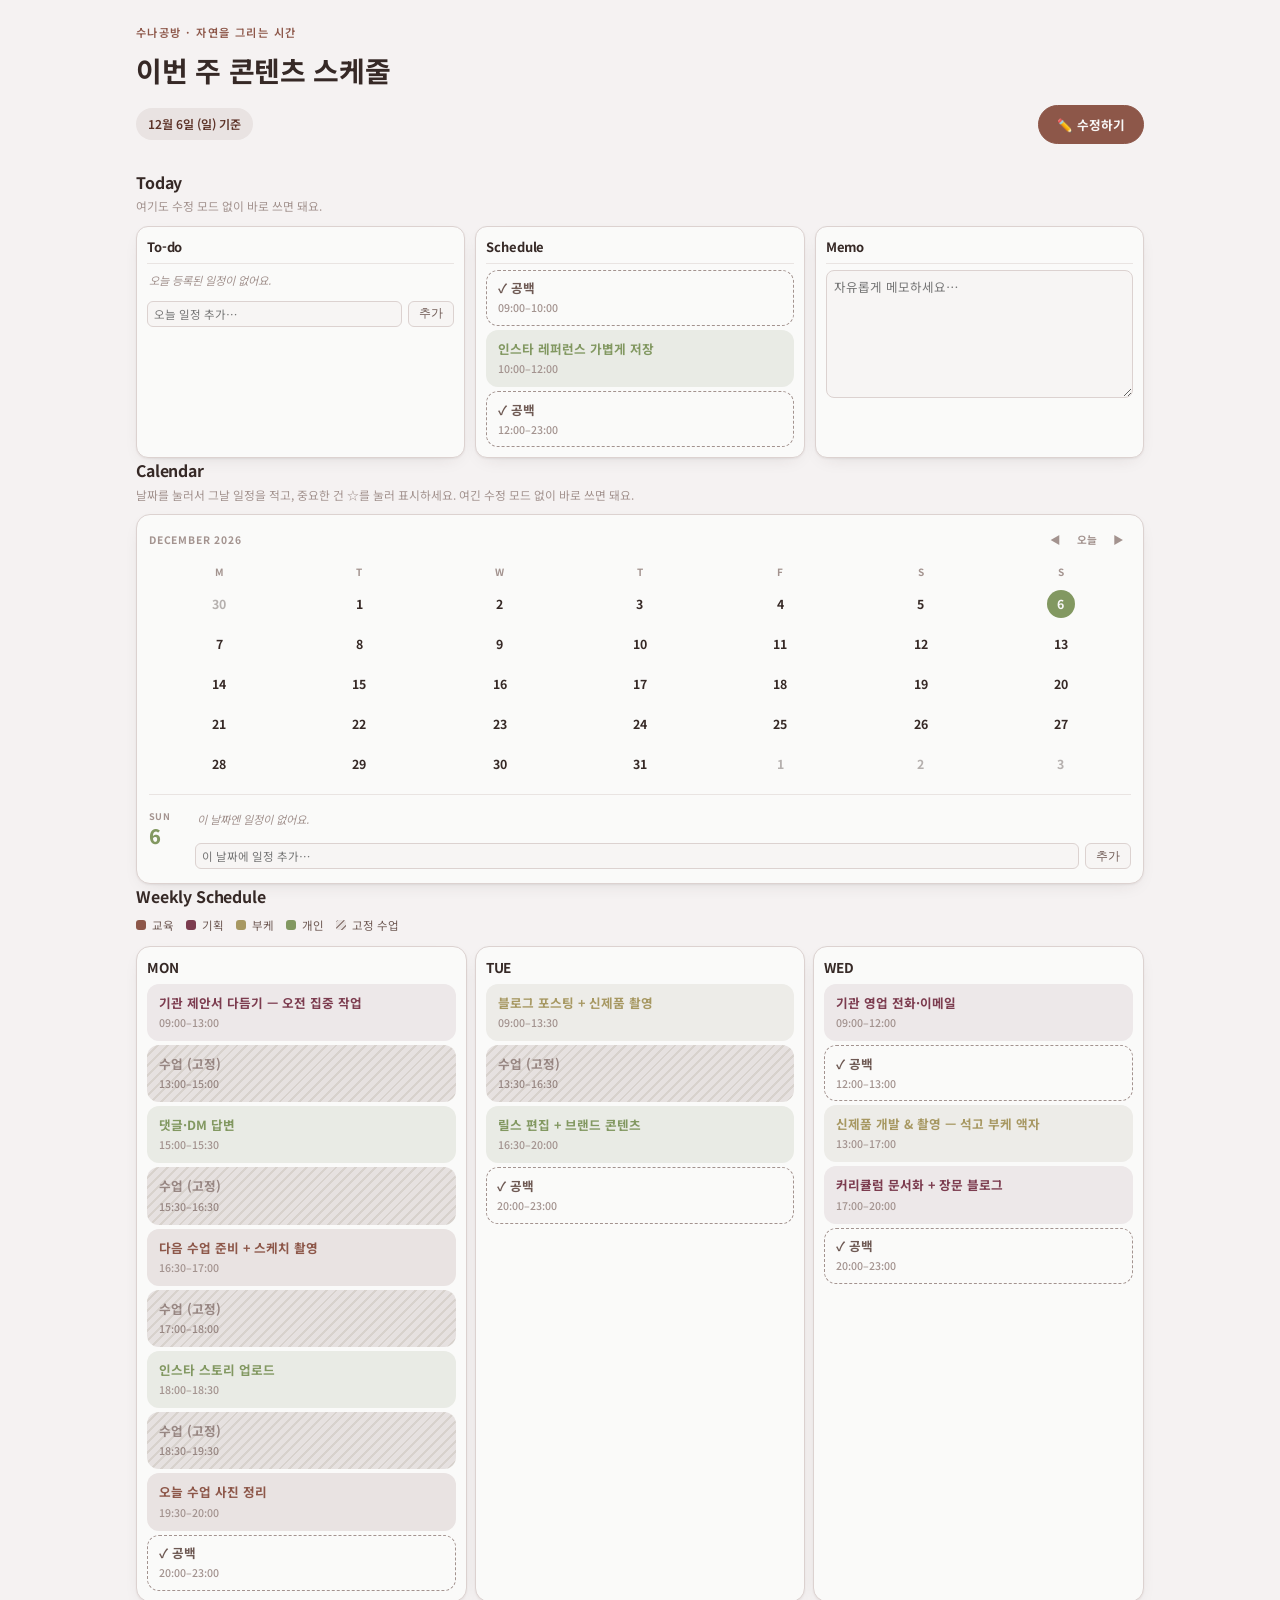
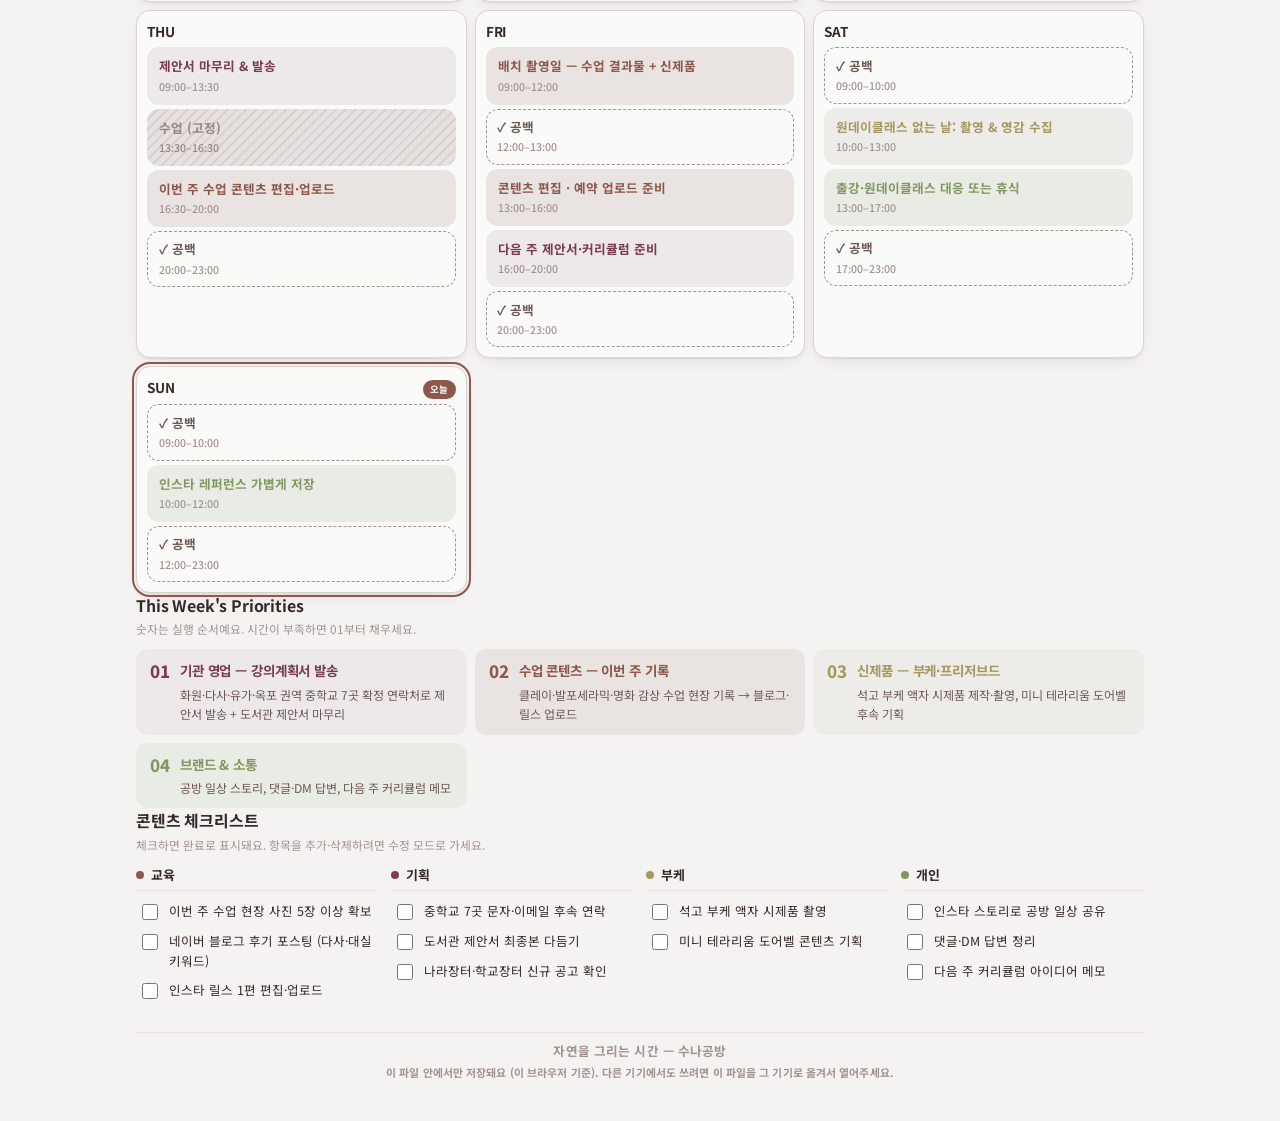
==== commit 8165674e: "Add files via upload" ====
--- a/index.html
+++ b/index.html
@@ -234,21 +234,24 @@
   .vblock.cat-부케 { --accent: var(--clay); --tint: var(--clay-tint); }
   .vblock.cat-개인 { --accent: var(--mustard); --tint: var(--mustard-tint); }
   .vblock.locked { background-color: var(--locked-bg); background-image: repeating-linear-gradient(135deg, rgba(140,130,103,0.16) 0 2px, transparent 2px 7px); color: var(--locked-ink); }
+  .vblock.gap { background: transparent; border: 1.5px dashed var(--ink-faint); padding: 7.5px 8.5px 7.5px 10.5px; }
   .vblock .t { font-variant-numeric: tabular-nums; font-weight: 500; font-size: 0.72rem; color: var(--ink-faint); flex-shrink: 0; white-space: nowrap; }
   .vblock.locked .t, .vblock.locked .d { color: var(--locked-ink); }
+  .vblock.gap .t { color: var(--ink-faint); }
   .vblock .d { color: var(--accent, var(--moss)); font-weight: 700; font-size: 0.86rem; }
   .vblock.locked .d { font-weight: 700; }
+  .vblock.gap .d { color: var(--ink-soft); font-weight: 700; }
 
   /* ---------- VIEW MODE: priorities ---------- */
   .vpriority-list { list-style: none; margin: 10px 0 0; padding: 0; display: grid; grid-template-columns: repeat(auto-fit, minmax(250px, 1fr)); gap: 8px; }
-  .vpriority { background: var(--bg-elevated); border: 1px solid var(--line); border-radius: 12px; padding: 11px 12px 11px 11px; display: flex; gap: 9px; box-shadow: var(--shadow); border-left: 4px solid var(--accent, var(--moss)); }
-  .vpriority.cat-교육 { --accent: var(--moss); }
-  .vpriority.cat-기획 { --accent: var(--rust); }
-  .vpriority.cat-부케 { --accent: var(--clay); }
-  .vpriority.cat-개인 { --accent: var(--mustard); }
-  .vpriority .p-num { font-family: 'Noto Sans KR', sans-serif; font-weight: 700; font-size: 1.2rem; color: var(--accent, var(--moss)); line-height: 1; flex-shrink: 0; }
-  .vpriority h3 { font-size: 0.94rem; margin-bottom: 3px; }
-  .vpriority p { margin: 0; font-size: 0.84rem; color: var(--ink-soft); }
+  .vpriority { background: var(--tint, var(--moss-tint)); border: none; box-shadow: none; border-radius: 12px; padding: 11px 12px 11px 14px; display: flex; gap: 10px; align-items: flex-start; }
+  .vpriority.cat-교육 { --accent: var(--moss); --tint: var(--moss-tint); }
+  .vpriority.cat-기획 { --accent: var(--rust); --tint: var(--rust-tint); }
+  .vpriority.cat-부케 { --accent: var(--clay); --tint: var(--clay-tint); }
+  .vpriority.cat-개인 { --accent: var(--mustard); --tint: var(--mustard-tint); }
+  .vpriority .p-num { font-family: 'Noto Sans KR', sans-serif; font-weight: 800; font-size: 1.15rem; color: var(--accent, var(--moss)); line-height: 1.3; flex-shrink: 0; }
+  .vpriority h3 { font-size: 0.92rem; margin-bottom: 3px; color: var(--accent, var(--moss)); font-weight: 700; }
+  .vpriority p { margin: 0; font-size: 0.82rem; color: var(--ink-soft); }
 
   /* ---------- VIEW MODE: checklist ---------- */
   .videa-groups { display: grid; grid-template-columns: repeat(auto-fit, minmax(230px, 1fr)); gap: 12px; margin-top: 10px; }
@@ -347,11 +350,11 @@
   .cal-scroll { overflow-x: visible; }
   .cal-dow-row { display: grid; grid-template-columns: repeat(7, 1fr); margin-bottom: 6px; }
   .cal-dow { text-align: center; font-size: 0.68rem; color: var(--ink-faint); font-weight: 700; padding: 2px 0; }
-  .cal-grid { display: grid; grid-template-columns: repeat(7, 1fr); row-gap: 15px; column-gap: 0; }
+  .cal-grid { display: grid; grid-template-columns: repeat(7, 1fr); row-gap: 6px; column-gap: 0; }
   .cal-cell {
-    border: none; background: none; padding: 0; border-radius: 50%;
-    height: 30px; display: flex; align-items: center; justify-content: center; cursor: pointer;
-    font-family: inherit; color: var(--ink); position: relative;
+    border: none; background: none; padding: 2px 1px 4px; border-radius: 10px;
+    min-height: 30px; display: flex; flex-direction: column; align-items: center; justify-content: flex-start; gap: 1px;
+    cursor: pointer; font-family: inherit; color: var(--ink); position: relative; overflow: hidden;
   }
   .cal-cell:hover .cal-date { color: var(--moss-ink); }
   .cal-cell:focus-visible { outline: 2px solid var(--ring); outline-offset: 1px; }
@@ -363,13 +366,17 @@
   .cal-cell.selected:not(.today) .cal-date { box-shadow: 0 0 0 2px var(--ring); border-radius: 50%; }
   .cal-date {
     font-size: 0.84rem; font-weight: 700; font-variant-numeric: tabular-nums;
-    width: 28px; height: 28px; display: inline-flex; align-items: center; justify-content: center;
-  }
-  .cal-dot-mark {
-    position: absolute; bottom: -1px; left: 50%; transform: translateX(-50%);
-    width: 4px; height: 4px; border-radius: 50%; background: var(--ink-faint);
-  }
-  .cal-cell.today .cal-dot-mark { background: var(--mustard); }
+    width: 28px; height: 28px; display: inline-flex; align-items: center; justify-content: center; flex-shrink: 0;
+  }
+  .cal-mini { display: flex; align-items: center; gap: 2px; max-width: 100%; }
+  .cal-mini-multi { flex-wrap: wrap; justify-content: center; row-gap: 2px; max-width: 26px; }
+  .cal-mini-stack { display: flex; flex-direction: column; align-items: center; gap: 1px; max-width: 100%; }
+  .cal-mini-dots { display: flex; align-items: center; justify-content: center; gap: 2px; flex-wrap: wrap; max-width: 26px; }
+  .cal-mini-dot { width: 4px; height: 4px; border-radius: 50%; background: var(--mustard); flex-shrink: 0; }
+  .cal-mini-text {
+    font-size: 0.52rem; color: var(--ink-faint); white-space: nowrap; overflow: hidden;
+    text-overflow: ellipsis; max-width: 100%; line-height: 1.2;
+  }
 
   .cal-detail { margin-top: 12px; border-top: 1px solid var(--line-soft); padding-top: 14px; }
   .cal-day-group { display: flex; gap: 12px; }
@@ -650,19 +657,19 @@
           <p class="section-note">여기도 수정 모드 없이 바로 쓰면 돼요.</p>
           <div class="today-grid">
             <div class="today-block">
-              <h3>오늘 할 일</h3>
-              <div class="idea-items" id="todoItems"></div>
+              <h3>To-do</h3>
+              <div class="cal-detail-items" id="todayCalList"></div>
               <div class="idea-add">
-                <input type="text" id="todoAddInput" placeholder="할 일 추가…">
-                <button type="button" id="todoAddBtn">추가</button>
+                <input type="text" id="todayCalAddInput" placeholder="오늘 일정 추가…">
+                <button type="button" id="todayCalAddBtn">추가</button>
               </div>
             </div>
             <div class="today-block">
-              <h3>오늘 스케줄</h3>
+              <h3>Schedule</h3>
               <ul class="blocks" id="todayScheduleList"></ul>
             </div>
             <div class="today-block">
-              <h3>메모</h3>
+              <h3>Memo</h3>
               <textarea id="memoBox" rows="6" placeholder="자유롭게 메모하세요…"></textarea>
             </div>
           </div>
@@ -789,7 +796,7 @@
   function uid(p) { return p + Date.now().toString(36) + Math.random().toString(36).slice(2, 7); }
 
   // 하루 영업시간(분 단위) — 이 범위 안에서 고정 수업/유지 항목을 뺀 빈 시간을 찾아 채웁니다.
-  var DAY_WINDOW = { '월': [540, 1200], '화': [540, 1200], '수': [540, 1200], '목': [540, 1200], '금': [540, 1200], '토': [600, 1020], '일': [600, 720] };
+  var DAY_WINDOW = { '월': [540, 1380], '화': [540, 1380], '수': [540, 1380], '목': [540, 1380], '금': [540, 1380], '토': [540, 1380], '일': [540, 1380] };
   function minToHHMM(min) { min = Math.max(0, Math.round(min)); var h = Math.floor(min / 60), m = min % 60; return (h < 10 ? '0' : '') + h + ':' + (m < 10 ? '0' : '') + m; }
   function computeDayGaps(day, busyItems) {
     var win = DAY_WINDOW[day] || [540, 1200];
@@ -814,6 +821,14 @@
     while (end - start > maxLen * 1.4) { chunks.push([start, start + maxLen]); start += maxLen; }
     chunks.push([start, end]);
     return chunks;
+  }
+  // 보기 화면에 표시할 때, 하루 일정 사이에 남는 시간이 있으면 "공백" 칸을 끼워 넣습니다 (실제 데이터로 저장하지는 않아요).
+  function withGaps(day, items) {
+    var gaps = computeDayGaps(day, items);
+    var gapItems = gaps.map(function (g) {
+      return { start: minToHHMM(g[0]), end: minToHHMM(g[1]), label: '공백', locked: false, category: 'gap' };
+    });
+    return items.concat(gapItems).sort(function (a, b) { return toMin(a.start) - toMin(b.start); });
   }
 
   // ---------------- default seed data ----------------
@@ -1039,7 +1054,7 @@
 
   function renderFixedGrid() {
     var byDay = {}; DAYS.forEach(function (d) { byDay[d] = []; });
-    state.fixed.slice().sort(function (a, b) { return (a.sortKey || 0) - (b.sortKey || 0); }).forEach(function (it) { if (byDay[it.day]) byDay[it.day].push(it); });
+    state.fixed.slice().sort(function (a, b) { return toMin(a.start) - toMin(b.start); }).forEach(function (it) { if (byDay[it.day]) byDay[it.day].push(it); });
     fixedGrid.innerHTML = DAYS.map(function (day) {
       var rows = byDay[day];
       var rowsHtml = rows.length ? rows.map(function (it) {
@@ -1134,7 +1149,7 @@
 
   function renderOpenGrid() {
     var byDay = {}; DAYS.forEach(function (d) { byDay[d] = []; });
-    state.open.slice().sort(function (a, b) { return (a.sortKey || 0) - (b.sortKey || 0); }).forEach(function (it) { if (byDay[it.day]) byDay[it.day].push(it); });
+    state.open.slice().sort(function (a, b) { return toMin(a.start) - toMin(b.start); }).forEach(function (it) { if (byDay[it.day]) byDay[it.day].push(it); });
     openGrid.innerHTML = DAYS.map(function (day) {
       var rows = byDay[day];
       var rowsHtml = rows.length ? rows.map(function (it) {
@@ -1170,13 +1185,14 @@
     var byDay = {}; DAYS.forEach(function (d) { byDay[d] = []; });
     state.fixed.forEach(function (it) { if (byDay[it.day]) byDay[it.day].push(Object.assign({}, it, { locked: true })); });
     state.open.forEach(function (it) { if (byDay[it.day]) byDay[it.day].push(Object.assign({}, it, { locked: false })); });
-    Object.keys(byDay).forEach(function (d) { byDay[d].sort(function (a, b) { return (a.sortKey || 0) - (b.sortKey || 0); }); });
+    Object.keys(byDay).forEach(function (d) { byDay[d] = withGaps(d, byDay[d]); });
 
     grid.innerHTML = DAYS.map(function (day) {
       var rows = byDay[day];
       var rowsHtml = rows.length ? rows.map(function (it) {
-        var cls = it.locked ? 'locked' : ('cat-' + (CATS.indexOf(it.category) >= 0 ? it.category : '개인'));
-        return '<li class="vblock ' + cls + '"><span class="t">' + esc(it.start) + '–' + esc(it.end) + '</span><span class="d">' + esc(it.label) + '</span></li>';
+        var cls = it.locked ? 'locked' : (it.category === 'gap' ? 'gap' : ('cat-' + (CATS.indexOf(it.category) >= 0 ? it.category : '개인')));
+        var label = (it.category === 'gap' ? '✓ ' : '') + esc(it.label);
+        return '<li class="vblock ' + cls + '"><span class="t">' + esc(it.start) + '–' + esc(it.end) + '</span><span class="d">' + label + '</span></li>';
       }).join('') : '<li class="empty-note">일정 없음</li>';
       return '<article class="day-card" data-wd="' + day + '">' +
         '<div class="day-head"><h3>' + DAY_EN[day] + '</h3><span class="today-tag">오늘</span></div>' +
@@ -1323,42 +1339,6 @@
     });
   }
 
-  // ================= TODAY: quick todos =================
-  var todoItemsWrap = document.getElementById('todoItems');
-  wireFieldChanges(todoItemsWrap, function (id, field, value) { var p = {}; p[field] = value; updateItem('todos', id, p); });
-  wireDelete(todoItemsWrap, function (id) { deleteItem('todos', id); });
-  todoItemsWrap.addEventListener('click', function (e) {
-    var star = e.target.closest('[data-action="star"]');
-    if (!star) return;
-    var id = star.getAttribute('data-id');
-    var it = state.todos.find(function (x) { return x.id === id; });
-    if (it) updateItem('todos', id, { important: !it.important });
-  });
-  document.getElementById('todoAddBtn').addEventListener('click', function () {
-    var input = document.getElementById('todoAddInput');
-    var text = (input.value || '').trim();
-    if (!text) return;
-    var maxTs = state.todos.reduce(function (m, it) { return Math.max(m, it.ts || 0); }, 0);
-    addItem('todos', { text: text, done: false, important: false, ts: maxTs + 1 });
-    input.value = '';
-  });
-  document.getElementById('todoAddInput').addEventListener('keydown', function (e) {
-    if (e.key === 'Enter') { e.preventDefault(); document.getElementById('todoAddBtn').click(); }
-  });
-
-  function renderTodos() {
-    var items = state.todos.slice().sort(function (a, b) { return (a.ts || 0) - (b.ts || 0); });
-    todoItemsWrap.innerHTML = items.length ? items.map(function (it) {
-      var cls = 'idea-row' + (it.done ? ' done' : '') + (it.important ? ' important' : '');
-      return '<div class="' + cls + '" data-id="' + esc(it.id) + '">' +
-        '<input type="checkbox" data-field="done" title="완료" ' + (it.done ? 'checked' : '') + '>' +
-        '<button type="button" class="star-btn" data-action="star" data-id="' + esc(it.id) + '" title="중요 표시">' + (it.important ? '★' : '☆') + '</button>' +
-        '<input type="text" data-field="text" value="' + esc(it.text) + '">' +
-        '<button type="button" class="icon-btn" data-action="delete" data-id="' + esc(it.id) + '" title="삭제">✕</button>' +
-      '</div>';
-    }).join('') : '<p class="empty-note">오늘 할 일이 없어요.</p>';
-  }
-
   // ================= TODAY: schedule glance =================
   function renderTodaySchedule() {
     var list = document.getElementById('todayScheduleList');
@@ -1367,11 +1347,12 @@
     if (todayLabel) {
       state.fixed.forEach(function (it) { if (it.day === todayLabel) items.push(Object.assign({}, it, { locked: true })); });
       state.open.forEach(function (it) { if (it.day === todayLabel) items.push(Object.assign({}, it, { locked: false })); });
-      items.sort(function (a, b) { return (a.sortKey || 0) - (b.sortKey || 0); });
+      items = withGaps(todayLabel, items);
     }
     list.innerHTML = items.length ? items.map(function (it) {
-      var cls = it.locked ? 'locked' : ('cat-' + (CATS.indexOf(it.category) >= 0 ? it.category : '개인'));
-      return '<li class="vblock ' + cls + '"><span class="t">' + esc(it.start) + '–' + esc(it.end) + '</span><span class="d">' + esc(it.label) + '</span></li>';
+      var cls = it.locked ? 'locked' : (it.category === 'gap' ? 'gap' : ('cat-' + (CATS.indexOf(it.category) >= 0 ? it.category : '개인')));
+      var label = (it.category === 'gap' ? '✓ ' : '') + esc(it.label);
+      return '<li class="vblock ' + cls + '"><span class="t">' + esc(it.start) + '–' + esc(it.end) + '</span><span class="d">' + label + '</span></li>';
     }).join('') : '<li class="empty-note">오늘은 등록된 일정이 없어요.</li>';
   }
 
@@ -1414,6 +1395,15 @@
   function calEventsFor(dateStr) {
     return state.calendar.filter(function (e) { return e.date === dateStr; })
       .sort(function (a, b) { return (b.important - a.important) || ((a.ts || 0) - (b.ts || 0)); });
+  }
+
+  function calItemRowHTML(e) {
+    return '<div class="cal-item-row' + (e.done ? ' done' : '') + '" data-id="' + esc(e.id) + '">' +
+      '<input type="checkbox" data-field="done" ' + (e.done ? 'checked' : '') + '>' +
+      '<button type="button" class="star-btn" data-action="star" data-id="' + esc(e.id) + '" title="중요 표시">' + (e.important ? '★' : '☆') + '</button>' +
+      '<input type="text" data-field="text" value="' + esc(e.text) + '">' +
+      '<button type="button" class="icon-btn" data-action="delete" data-id="' + esc(e.id) + '" title="삭제">✕</button>' +
+    '</div>';
   }
 
   var calGrid = document.getElementById('calGrid');
@@ -1461,6 +1451,35 @@
     }
   });
 
+  // ================= TODAY: today's calendar events (mirrors calendar page for today) =================
+  var todayCalList = document.getElementById('todayCalList');
+  wireFieldChanges(todayCalList, function (id, field, value) { updateItem('calendar', id, (function () { var p = {}; p[field] = value; return p; })()); });
+  wireDelete(todayCalList, function (id) { deleteItem('calendar', id); });
+  todayCalList.addEventListener('click', function (e) {
+    var star = e.target.closest('[data-action="star"]');
+    if (star) {
+      var id = star.getAttribute('data-id');
+      var it = state.calendar.find(function (x) { return x.id === id; });
+      if (it) updateItem('calendar', id, { important: !it.important });
+    }
+  });
+  document.getElementById('todayCalAddBtn').addEventListener('click', function () {
+    var input = document.getElementById('todayCalAddInput');
+    var text = (input.value || '').trim();
+    if (!text) return;
+    var maxTs = state.calendar.reduce(function (m, it2) { return Math.max(m, it2.ts || 0); }, 0);
+    addItem('calendar', { date: todayStr, text: text, important: false, done: false, ts: maxTs + 1 });
+    input.value = '';
+  });
+  document.getElementById('todayCalAddInput').addEventListener('keydown', function (e) {
+    if (e.key === 'Enter') { e.preventDefault(); document.getElementById('todayCalAddBtn').click(); }
+  });
+
+  function renderTodayCalItems() {
+    var evts = calEventsFor(todayStr);
+    todayCalList.innerHTML = evts.length ? evts.map(calItemRowHTML).join('') : '<p class="empty-note">오늘 등록된 일정이 없어요.</p>';
+  }
+
   function renderCalendar() {
     var y = calView.getFullYear(), m = calView.getMonth();
     calMonthLabel.textContent = MONTH_EN[m] + ' ' + y;
@@ -1484,18 +1503,26 @@
 
     calGrid.innerHTML = cells.map(function (c) {
       var dateStr = fmtDate(c.y, c.m, c.d);
-      var dow = new Date(c.y, c.m, c.d).getDay();
-      var dayLabel = DOW_KR[dow];
-      var hasFixed = recurringCatsForDay(dayLabel).length > 0;
       var evts = calEventsFor(dateStr);
-      var hasMarker = hasFixed || evts.length > 0;
+      var mini = '';
+      if (evts.length === 1) {
+        mini = '<span class="cal-mini"><span class="cal-mini-dot"></span><span class="cal-mini-text">' + esc(evts[0].text) + '</span></span>';
+      } else if (evts.length > 1) {
+        var dotsHtml = '';
+        for (var k = 0; k < evts.length; k++) dotsHtml += '<span class="cal-mini-dot"></span>';
+        if (evts[0].important) {
+          mini = '<span class="cal-mini-stack"><span class="cal-mini-dots">' + dotsHtml + '</span><span class="cal-mini-text">' + esc(evts[0].text) + '</span></span>';
+        } else {
+          mini = '<span class="cal-mini cal-mini-multi">' + dotsHtml + '</span>';
+        }
+      }
       var cls = 'cal-cell' +
         (c.other ? ' other-month' : '') +
         (dateStr === todayStr ? ' today' : '') +
         (dateStr === selectedDate ? ' selected' : '');
       return '<button type="button" class="' + cls + '" data-date="' + dateStr + '">' +
         '<span class="cal-date">' + c.d + '</span>' +
-        (hasMarker ? '<span class="cal-dot-mark"></span>' : '') +
+        mini +
       '</button>';
     }).join('');
 
@@ -1507,14 +1534,7 @@
     var dow = new Date(p.y, p.m, p.d).getDay();
     var isToday = selectedDate === todayStr;
     var evts = calEventsFor(selectedDate);
-    var itemsHtml = evts.length ? evts.map(function (e) {
-      return '<div class="cal-item-row' + (e.done ? ' done' : '') + '" data-id="' + esc(e.id) + '">' +
-        '<input type="checkbox" data-field="done" ' + (e.done ? 'checked' : '') + '>' +
-        '<button type="button" class="star-btn" data-action="star" data-id="' + esc(e.id) + '" title="중요 표시">' + (e.important ? '★' : '☆') + '</button>' +
-        '<input type="text" data-field="text" value="' + esc(e.text) + '">' +
-        '<button type="button" class="icon-btn" data-action="delete" data-id="' + esc(e.id) + '" title="삭제">✕</button>' +
-      '</div>';
-    }).join('') : '<p class="empty-note">이 날짜엔 일정이 없어요.</p>';
+    var itemsHtml = evts.length ? evts.map(calItemRowHTML).join('') : '<p class="empty-note">이 날짜엔 일정이 없어요.</p>';
 
     calDetail.innerHTML =
       '<div class="cal-day-group">' +
@@ -1538,7 +1558,7 @@
     renderViewPriorities();
     renderChecklist();
     renderViewChecklist();
-    renderTodos();
+    renderTodayCalItems();
     renderTodaySchedule();
     renderCalendar();
   }
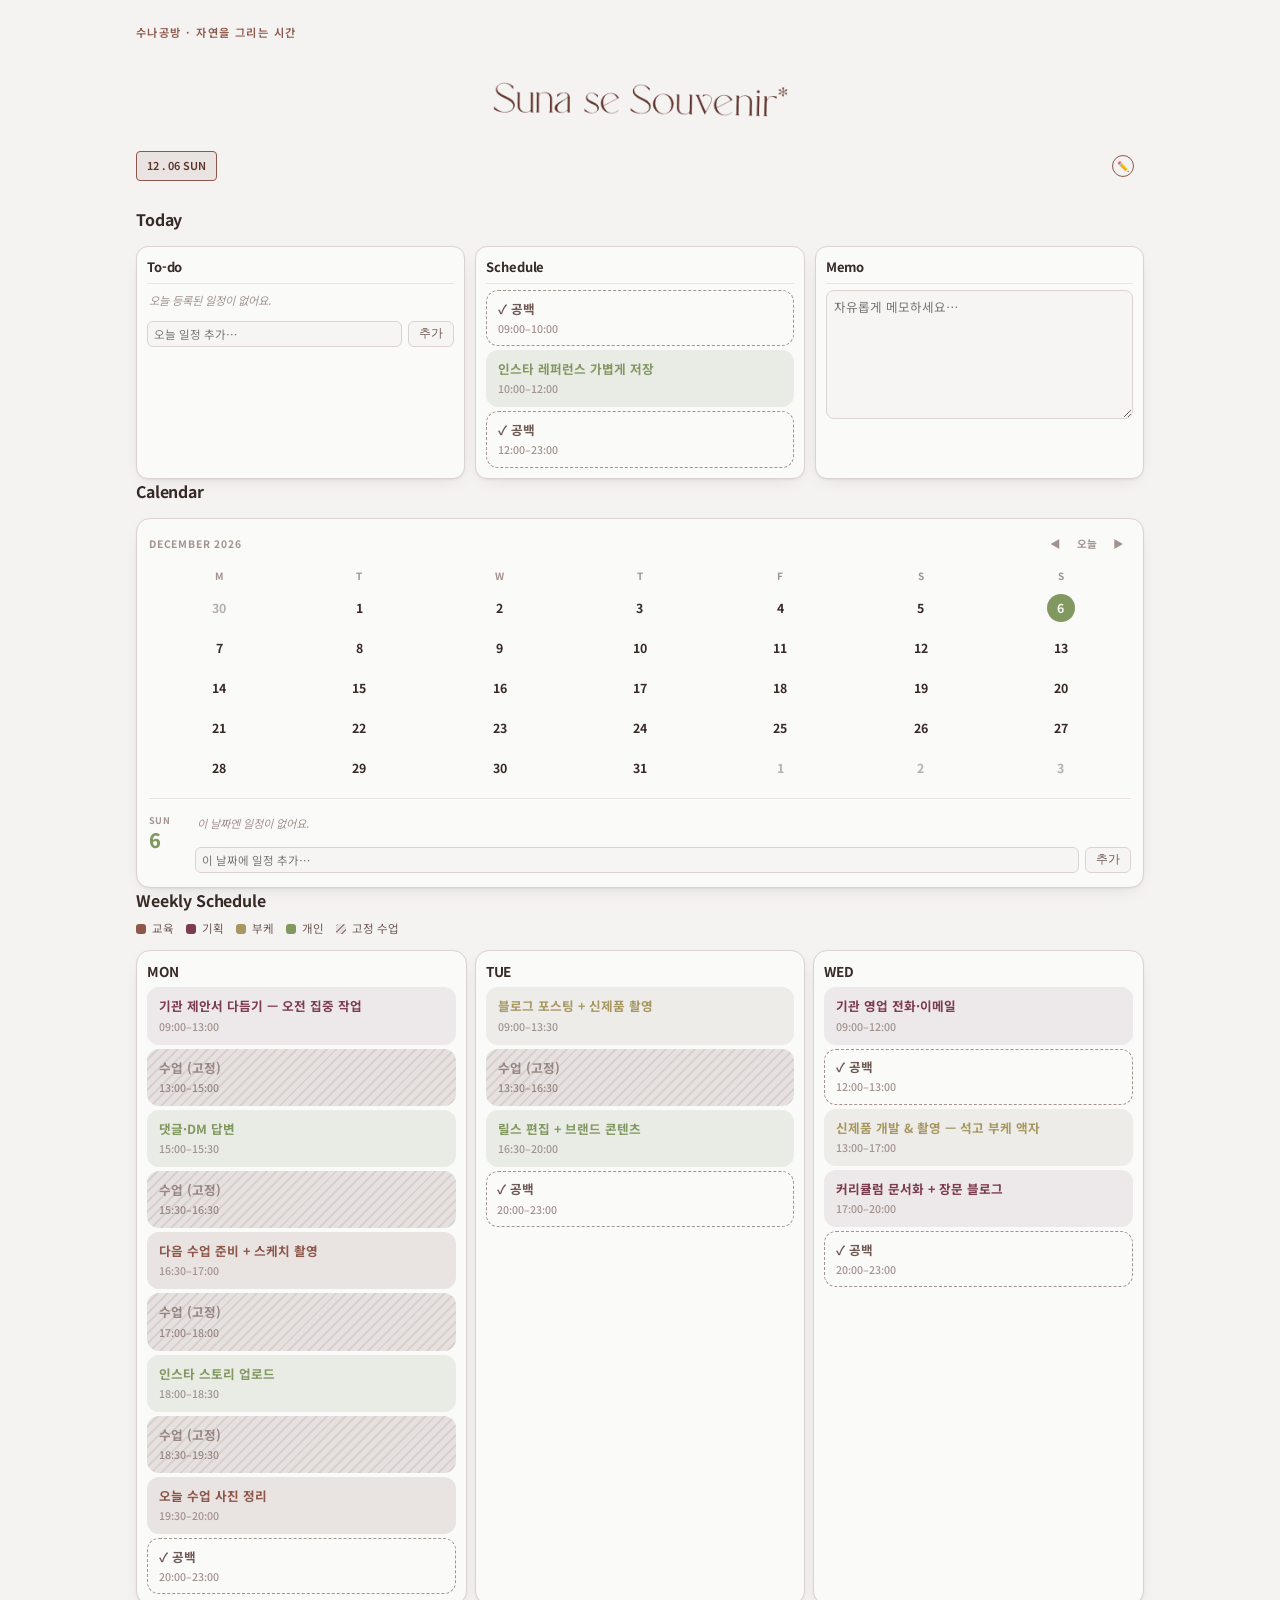
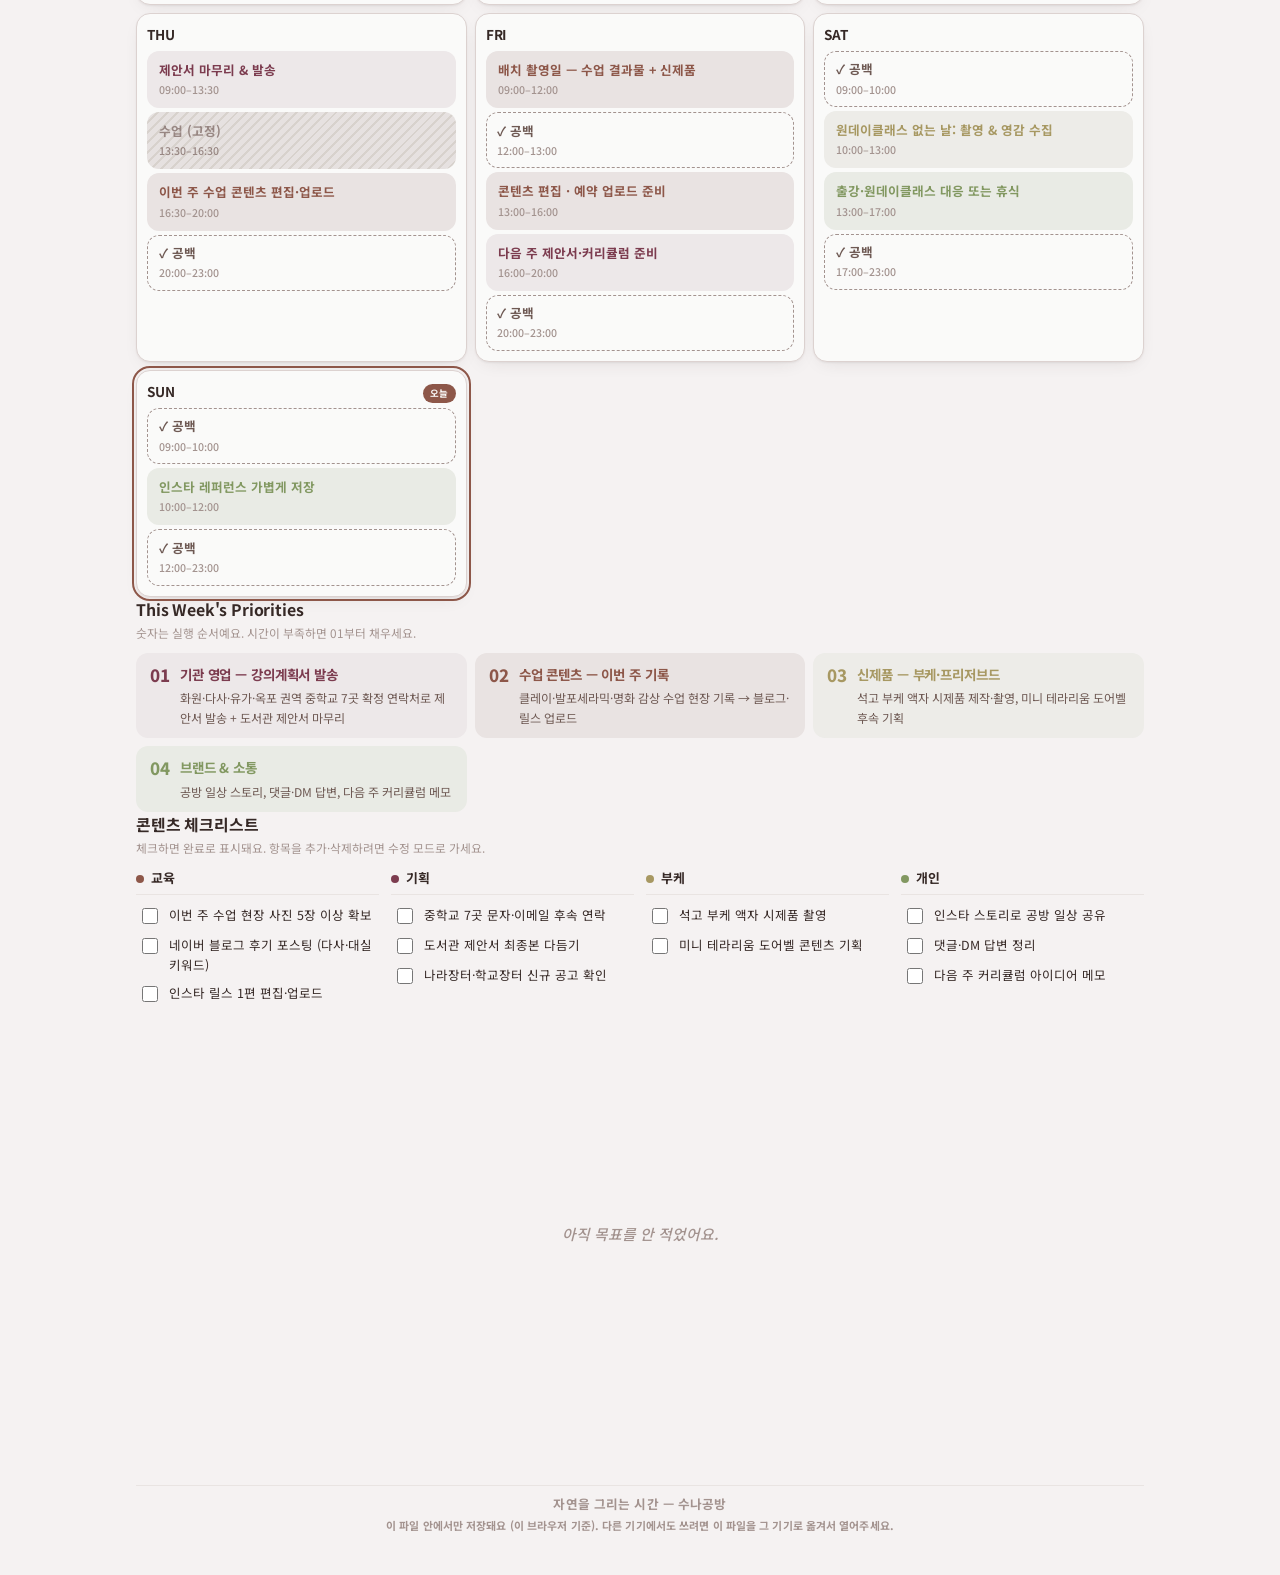
==== commit 09e5cfb4: "Add files via upload" ====
--- a/index.html
+++ b/index.html
@@ -10,7 +10,7 @@
 <link rel="apple-touch-icon" href="icon-512.png">
 <link rel="preconnect" href="https://fonts.googleapis.com">
 <link rel="preconnect" href="https://fonts.gstatic.com" crossorigin>
-<link href="https://fonts.googleapis.com/css2?family=Noto+Sans+KR:wght@400;500;600;700&display=swap" rel="stylesheet">
+<link href="https://fonts.googleapis.com/css2?family=Noto+Sans+KR:wght@400;500;600;700&family=Cormorant:wght@500;600&display=swap" rel="stylesheet">
 <style>
   :root {
     --bg: #F8EFEC;
@@ -129,9 +129,19 @@
   .hero { display: flex; flex-direction: column; gap: 6px; }
   .eyebrow { margin: 0; font-size: 0.76rem; letter-spacing: 0.13em; color: var(--moss); font-weight: 600; }
   .hero h1 { font-size: clamp(1.4rem, 4vw, 1.9rem); }
+  .hero h1.hero-script {
+    font-family: 'Cormorant', 'Noto Sans KR', serif;
+    font-style: normal;
+    font-weight: 400;
+    letter-spacing: 0.04em;
+    font-size: clamp(1.9rem, 6vw, 2.5rem);
+    color: var(--moss-ink);
+    margin: 34px 0 22px;
+  }
+  .hero-suna-img { width: min(300px, 88%); aspect-ratio: 1348 / 160; margin: 0 auto; background-color: var(--moss-ink); -webkit-mask-repeat: no-repeat; mask-repeat: no-repeat; -webkit-mask-size: contain; mask-size: contain; -webkit-mask-position: center; mask-position: center; }
   .lede { margin: 4px 0 0; color: var(--ink-soft); max-width: 64ch; font-size: 0.98rem; }
   .meta-row { display: flex; flex-wrap: wrap; align-items: center; gap: 8px; margin-top: 6px; }
-  .meta-chip { font-size: 0.82rem; padding: 6px 12px; border-radius: 100px; background: var(--moss-tint); color: var(--moss-ink); font-weight: 600; }
+  .meta-chip { font-size: 0.74rem; padding: 5px 10px; border-radius: 4px; background: var(--moss-tint); color: var(--moss-ink); font-weight: 600; border: 1px solid var(--moss); }
   .meta-chip.ghost { background: transparent; color: var(--ink-faint); border: 1px solid var(--line); font-weight: 500; }
 
   .mode-btn {
@@ -149,6 +159,15 @@
   .mode-btn:hover { filter: brightness(1.06); }
   .mode-btn:focus-visible { outline: 2px solid var(--ring); outline-offset: 2px; }
   .mode-btn.is-editing { background: transparent; color: var(--moss-ink); }
+  .mode-btn.mode-btn-icon {
+    width: 22px; height: 22px; padding: 0; border-radius: 50%;
+    font-size: 0.68rem; line-height: 1;
+    display: inline-flex; align-items: center; justify-content: center;
+    background: transparent; border: 1.2px solid var(--moss); color: var(--moss-ink);
+    margin-right: 10px;
+  }
+  .mode-btn.mode-btn-icon:hover { background: var(--moss-tint); }
+  .mode-btn.mode-btn-icon.is-editing { background: transparent; border-color: var(--moss); color: var(--moss-ink); }
 
   .edit-banner, .status-banner {
     display: none; font-size: 0.84rem; border-radius: 10px; padding: 10px 14px; border: 1px solid var(--line);
@@ -168,6 +187,12 @@
   .theme-picker input[type="color"] {
     width: 42px; height: 32px; padding: 0; border: 1px solid var(--line); border-radius: 8px; cursor: pointer; background: none;
   }
+  .theme-mode-btns { display: flex; gap: 6px; }
+  .theme-mode-btn {
+    appearance: none; border: 1px solid var(--line); background: var(--bg-elevated); color: var(--ink-soft);
+    font-family: inherit; font-size: 0.8rem; font-weight: 600; padding: 6px 12px; border-radius: 8px; cursor: pointer;
+  }
+  .theme-mode-btn.active { background: var(--moss); border-color: var(--moss); color: var(--on-accent); }
 
   /* ---------- Mobile swipe pages (view mode) ---------- */
   .swipe-dots {
@@ -334,6 +359,15 @@
 
   .finish-row { display: flex; justify-content: center; padding-top: 8px; }
 
+  .goal-page { display: flex; align-items: center; justify-content: center; min-height: 50vh; padding: 20px 16px; text-align: center; }
+  .goal-text { margin: 0; font-size: 1.3rem; font-weight: 700; color: var(--moss-ink); line-height: 1.6; max-width: 30ch; }
+  .goal-text.has-text::before { content: '\201C\00A0\00A0\00A0'; }
+  .goal-text.has-text::after { content: '\00A0\00A0\00A0\201D'; }
+  .goal-text.empty { font-weight: 500; font-style: italic; color: var(--ink-faint); font-size: 1rem; }
+  #goalInput { width: 100%; min-height: 70px; resize: vertical; font-family: inherit; font-size: 0.9rem; color: var(--ink); background: var(--bg-well); border: 1px solid var(--line); border-radius: 8px; padding: 7px; line-height: 1.5; }
+  #goalInput:focus { outline: 2px solid var(--ring); outline-offset: 1px; }
+  .goal-confirm-btn { margin-top: 8px; }
+
   /* ---------- Calendar ---------- */
   .cal-card { background: var(--bg-elevated); border: 1px solid var(--line); border-radius: 14px; padding: 14px 12px; box-shadow: var(--shadow); }
   .cal-head { display: flex; align-items: baseline; justify-content: space-between; gap: 8px; flex-wrap: wrap; margin-bottom: 12px; }
@@ -406,7 +440,7 @@
   .cal-item-row .icon-btn:hover { background: var(--rust-tint); }
 
   /* ---------- Today panel ---------- */
-  .today-grid { display: grid; grid-template-columns: repeat(auto-fit, minmax(230px, 1fr)); gap: 10px; }
+  .today-grid { display: grid; grid-template-columns: repeat(auto-fit, minmax(230px, 1fr)); gap: 10px; margin-top: 14px; }
   .today-block { background: var(--bg-elevated); border: 1px solid var(--line); border-radius: 12px; padding: 10px; box-shadow: var(--shadow); display: flex; flex-direction: column; gap: 5px; }
   .today-block h3 { font-family: 'Noto Sans KR', sans-serif; font-size: 0.88rem; font-weight: 700; padding-bottom: 5px; border-bottom: 1px solid var(--line-soft); margin: 0 0 1px; }
   #memoBox { width: 100%; min-height: 96px; resize: vertical; font-family: inherit; font-size: 0.85rem; color: var(--ink); background: var(--bg-well); border: 1px solid var(--line); border-radius: 8px; padding: 7px; line-height: 1.5; }
@@ -581,6 +615,8 @@
 
   var STORAGE_KEY = 'sunaPlanner.themeColor';
   var DEFAULT_COLOR = '#92675C';
+  var MODE_STORAGE_KEY = 'sunaPlanner.themeMode';
+  var DEFAULT_MODE = 'auto';
 
   function loadThemeColor() {
     try {
@@ -590,6 +626,25 @@
   }
   function saveThemeColor(hex) {
     try { localStorage.setItem(STORAGE_KEY, hex); } catch (e) {}
+  }
+  function loadThemeMode() {
+    try {
+      var v = localStorage.getItem(MODE_STORAGE_KEY);
+      return v === 'light' || v === 'dark' ? v : DEFAULT_MODE;
+    } catch (e) { return DEFAULT_MODE; }
+  }
+  function saveThemeMode(mode) {
+    try {
+      if (mode === 'auto') localStorage.removeItem(MODE_STORAGE_KEY);
+      else localStorage.setItem(MODE_STORAGE_KEY, mode);
+    } catch (e) {}
+  }
+  function applyThemeMode(mode) {
+    if (mode === 'light' || mode === 'dark') {
+      document.documentElement.setAttribute('data-theme', mode);
+    } else {
+      document.documentElement.removeAttribute('data-theme');
+    }
   }
   function applyPalette(baseHex) {
     var css = fullThemeCss(baseHex);
@@ -613,10 +668,15 @@
     loadThemeColor: loadThemeColor,
     saveThemeColor: saveThemeColor,
     applyPalette: applyPalette,
-    DEFAULT_COLOR: DEFAULT_COLOR
+    loadThemeMode: loadThemeMode,
+    saveThemeMode: saveThemeMode,
+    applyThemeMode: applyThemeMode,
+    DEFAULT_COLOR: DEFAULT_COLOR,
+    DEFAULT_MODE: DEFAULT_MODE
   };
 
   applyPalette(loadThemeColor());
+  applyThemeMode(loadThemeMode());
 })();
 </script>
 </head>
@@ -625,10 +685,10 @@
 
   <header class="hero">
     <p class="eyebrow">수나공방 · 자연을 그리는 시간</p>
-    <h1>이번 주 콘텐츠 스케줄</h1>
+    <h1 class="hero-script"><div class="hero-suna-img" role="img" aria-label="Suna se Souvenir" style="-webkit-mask-image:url([data-uri]);mask-image:url([data-uri]);"></div></h1>
     <div class="meta-row">
       <span class="meta-chip" id="todayChip">오늘 확인 중…</span>
-      <button class="mode-btn" id="editToggleBtn" type="button">✏️ 수정하기</button>
+      <button class="mode-btn mode-btn-icon" id="editToggleBtn" type="button" title="수정하기">✏️</button>
     </div>
     <div class="edit-banner" id="editBanner">지금 수정 모드예요. 자유롭게 고치고, 다 되면 위쪽의 완료 버튼을 눌러주세요. 바꾼 내용은 이 브라우저에 자동으로 저장돼요.</div>
     <div class="theme-picker" id="themeColorRow">
@@ -636,6 +696,15 @@
       <input type="color" id="themeColorInput" value="#92675C">
       <span>고르면 배경·글자·포인트 색이 전부 이 색 톤에 맞춰 자동으로 바뀌어요</span>
     </div>
+    <div class="theme-picker" id="themeModeRow">
+      <span class="theme-label">🌗 화면 모드</span>
+      <div class="theme-mode-btns" id="themeModeBtns">
+        <button type="button" class="theme-mode-btn" data-mode="auto">자동</button>
+        <button type="button" class="theme-mode-btn" data-mode="light">라이트</button>
+        <button type="button" class="theme-mode-btn" data-mode="dark">다크</button>
+      </div>
+      <span>휴대폰이 절전모드 등으로 화면이 어두워져도 여기서 밝기를 직접 고정할 수 있어요</span>
+    </div>
     <div class="status-banner" id="storageBanner">지금 이 브라우저에서는 저장이 안 돼요 (사생활 보호 모드이거나 저장 공간이 꽉 찼을 수 있어요). 다른 브라우저나 일반 창에서 열어보세요.</div>
   </header>
 
@@ -647,6 +716,7 @@
       <button type="button" class="swipe-dot" data-page="1">CALENDAR</button>
       <button type="button" class="swipe-dot" data-page="2">WEEKLY</button>
       <button type="button" class="swipe-dot" data-page="3">PRIORITIES</button>
+      <button type="button" class="swipe-dot" data-page="4">GOAL</button>
     </div>
 
     <div class="swipe-container" id="swipeContainer">
@@ -654,7 +724,6 @@
       <div class="swipe-page">
         <section aria-label="오늘">
           <div class="section-head"><h2>Today</h2></div>
-          <p class="section-note">여기도 수정 모드 없이 바로 쓰면 돼요.</p>
           <div class="today-grid">
             <div class="today-block">
               <h3>To-do</h3>
@@ -679,8 +748,7 @@
       <div class="swipe-page">
         <section aria-label="달력">
           <div class="section-head"><h2>Calendar</h2></div>
-          <p class="section-note">날짜를 눌러서 그날 일정을 적고, 중요한 건 ☆를 눌러 표시하세요. 여긴 수정 모드 없이 바로 쓰면 돼요.</p>
-          <div class="cal-card">
+          <div class="cal-card" style="margin-top: 14px;">
             <div class="cal-head">
               <h3 id="calMonthLabel">2026년 1월</h3>
               <div class="cal-nav">
@@ -728,6 +796,12 @@
         </section>
       </div>
 
+      <div class="swipe-page">
+        <section class="goal-page" aria-label="나의 목표">
+          <p class="goal-text" id="viewGoalText">아직 목표를 안 적었어요.</p>
+        </section>
+      </div>
+
     </div>
   </div>
 
@@ -759,6 +833,12 @@
       <div class="section-head"><h2>④ 콘텐츠 체크리스트</h2></div>
       <p class="section-note">교육 · 기획 · 부케 · 개인, 네 갈래로 나눴어요.</p>
       <div class="idea-groups" id="checklistGroups"></div>
+    </section>
+
+    <section aria-label="나의 목표 수정">
+      <div class="section-head"><h2>Goal</h2></div>
+      <textarea id="goalInput" rows="3" placeholder="이번 나의 목표는 이렇게 할꺼야"></textarea>
+      <button type="button" class="regen-btn goal-confirm-btn" id="goalConfirmBtn">확인</button>
     </section>
 
     <div class="finish-row">
@@ -882,7 +962,8 @@
     ],
     calendar: [],
     todos: [],
-    memo: ''
+    memo: '',
+    goal: ''
   };
 
   // ---------------- local storage persistence ----------------
@@ -901,7 +982,8 @@
           checklist: Array.isArray(parsed.checklist) ? parsed.checklist : DEFAULTS.checklist,
           calendar: Array.isArray(parsed.calendar) ? parsed.calendar : DEFAULTS.calendar,
           todos: Array.isArray(parsed.todos) ? parsed.todos : DEFAULTS.todos,
-          memo: typeof parsed.memo === 'string' ? parsed.memo : DEFAULTS.memo
+          memo: typeof parsed.memo === 'string' ? parsed.memo : DEFAULTS.memo,
+          goal: typeof parsed.goal === 'string' ? parsed.goal : DEFAULTS.goal
         };
       }
     } catch (e) {}
@@ -950,9 +1032,11 @@
   window.__todayWd = null;
   try {
     var wd = new Intl.DateTimeFormat('ko-KR', { timeZone: 'Asia/Seoul', weekday: 'short' }).format(new Date());
-    var dateStr = new Intl.DateTimeFormat('ko-KR', { timeZone: 'Asia/Seoul', month: 'long', day: 'numeric' }).format(new Date());
+    var mm2 = new Intl.DateTimeFormat('en-US', { timeZone: 'Asia/Seoul', month: '2-digit' }).format(new Date());
+    var dd2 = new Intl.DateTimeFormat('en-US', { timeZone: 'Asia/Seoul', day: '2-digit' }).format(new Date());
+    var wdEn = new Intl.DateTimeFormat('en-US', { timeZone: 'Asia/Seoul', weekday: 'short' }).format(new Date()).toUpperCase();
     var chip = document.getElementById('todayChip');
-    if (chip) chip.textContent = dateStr + ' (' + wd + ') 기준';
+    if (chip) chip.textContent = mm2 + ' . ' + dd2 + ' ' + wdEn;
     window.__todayWd = wd;
   } catch (e) {}
 
@@ -971,6 +1055,8 @@
   var editBanner = document.getElementById('editBanner');
   var themeColorRow = document.getElementById('themeColorRow');
   var themeColorInput = document.getElementById('themeColorInput');
+  var themeModeRow = document.getElementById('themeModeRow');
+  var themeModeBtns = document.getElementById('themeModeBtns');
   var mode = 'view';
 
   function setMode(next) {
@@ -979,7 +1065,9 @@
     editModeEl.hidden = mode !== 'edit';
     editBanner.classList.toggle('show', mode === 'edit');
     if (themeColorRow) themeColorRow.classList.toggle('show', mode === 'edit');
-    editToggleBtn.textContent = mode === 'edit' ? '👀 보기로 돌아가기' : '✏️ 수정하기';
+    if (themeModeRow) themeModeRow.classList.toggle('show', mode === 'edit');
+    editToggleBtn.textContent = mode === 'edit' ? '👀' : '✏️';
+    editToggleBtn.title = mode === 'edit' ? '보기로 돌아가기' : '수정하기';
     editToggleBtn.classList.toggle('is-editing', mode === 'edit');
     if (mode === 'edit') window.scrollTo({ top: 0, behavior: 'auto' });
   }
@@ -993,6 +1081,24 @@
     });
     themeColorInput.addEventListener('change', function (e) {
       window.SunaTheme.saveThemeColor(e.target.value);
+    });
+  }
+
+  function updateThemeModeBtns(activeMode) {
+    if (!themeModeBtns) return;
+    themeModeBtns.querySelectorAll('.theme-mode-btn').forEach(function (btn) {
+      btn.classList.toggle('active', btn.getAttribute('data-mode') === activeMode);
+    });
+  }
+  if (themeModeBtns && window.SunaTheme) {
+    updateThemeModeBtns(window.SunaTheme.loadThemeMode());
+    themeModeBtns.addEventListener('click', function (e) {
+      var btn = e.target.closest('.theme-mode-btn');
+      if (!btn) return;
+      var m = btn.getAttribute('data-mode');
+      window.SunaTheme.applyThemeMode(m);
+      window.SunaTheme.saveThemeMode(m);
+      updateThemeModeBtns(m);
     });
   }
 
@@ -1367,6 +1473,36 @@
   memoBox.addEventListener('input', saveMemoSoon);
   memoBox.addEventListener('blur', function () { clearTimeout(memoTimer); state.memo = memoBox.value; persist(); });
 
+  // ================= PRIORITIES: my goal =================
+  var goalInput = document.getElementById('goalInput');
+  goalInput.value = state.goal || '';
+  var goalTimer = null;
+  function renderGoal() {
+    var el = document.getElementById('viewGoalText');
+    if (!el) return;
+    var text = (state.goal || '').trim();
+    if (text) { el.textContent = text; el.classList.remove('empty'); el.classList.add('has-text'); }
+    else { el.textContent = '아직 목표를 안 적었어요.'; el.classList.add('empty'); el.classList.remove('has-text'); }
+  }
+  function saveGoalSoon() {
+    clearTimeout(goalTimer);
+    goalTimer = setTimeout(function () { state.goal = goalInput.value; persist(); renderGoal(); }, 500);
+  }
+  goalInput.addEventListener('input', saveGoalSoon);
+  goalInput.addEventListener('blur', function () { clearTimeout(goalTimer); state.goal = goalInput.value; persist(); renderGoal(); });
+  var goalConfirmBtn = document.getElementById('goalConfirmBtn');
+  if (goalConfirmBtn) {
+    goalConfirmBtn.addEventListener('click', function () {
+      clearTimeout(goalTimer);
+      state.goal = goalInput.value;
+      persist();
+      renderGoal();
+      var prevLabel = goalConfirmBtn.textContent;
+      goalConfirmBtn.textContent = '저장됨 ✓';
+      setTimeout(function () { goalConfirmBtn.textContent = prevLabel; }, 1200);
+    });
+  }
+
   // ================= CALENDAR =================
   var DOW_KR = ['일', '월', '화', '수', '목', '금', '토'];
   var DOW_EN = ['SUN', 'MON', 'TUE', 'WED', 'THU', 'FRI', 'SAT'];
@@ -1561,6 +1697,7 @@
     renderTodayCalItems();
     renderTodaySchedule();
     renderCalendar();
+    renderGoal();
   }
 
   renderAll();
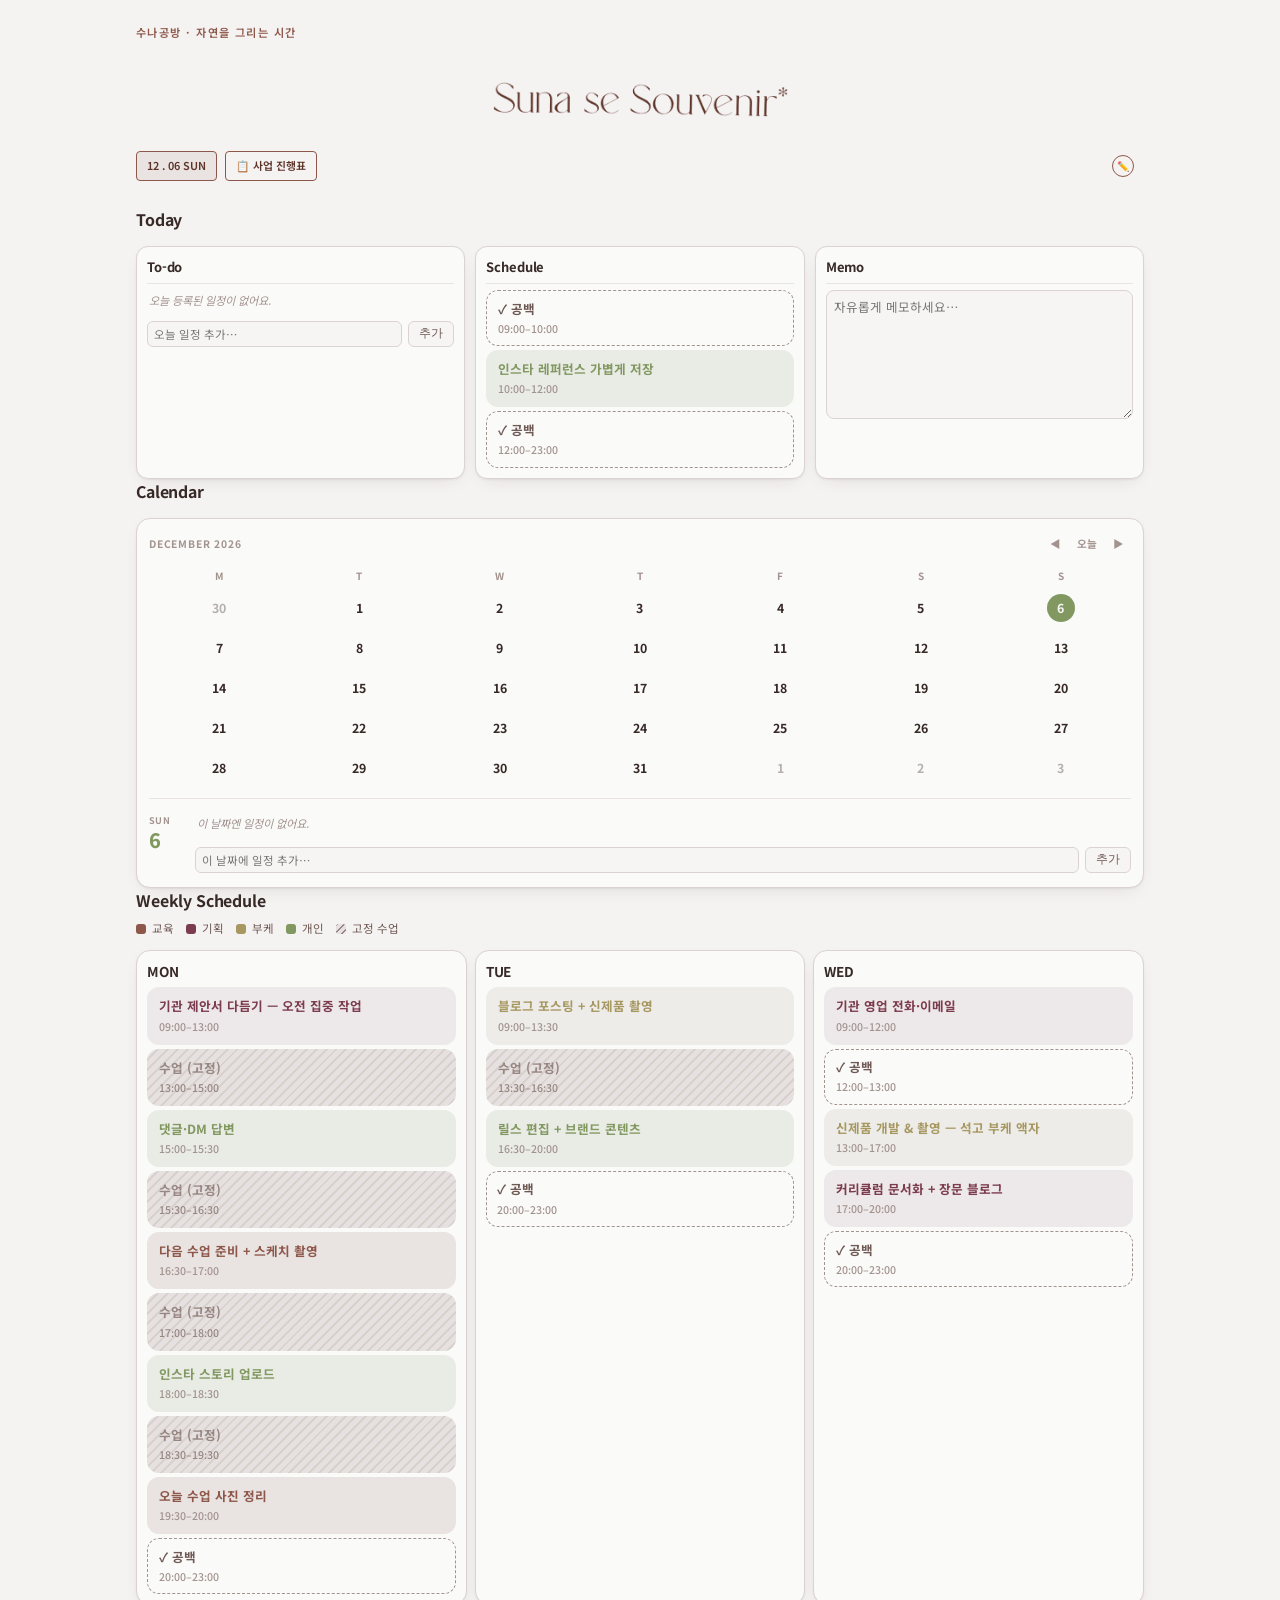
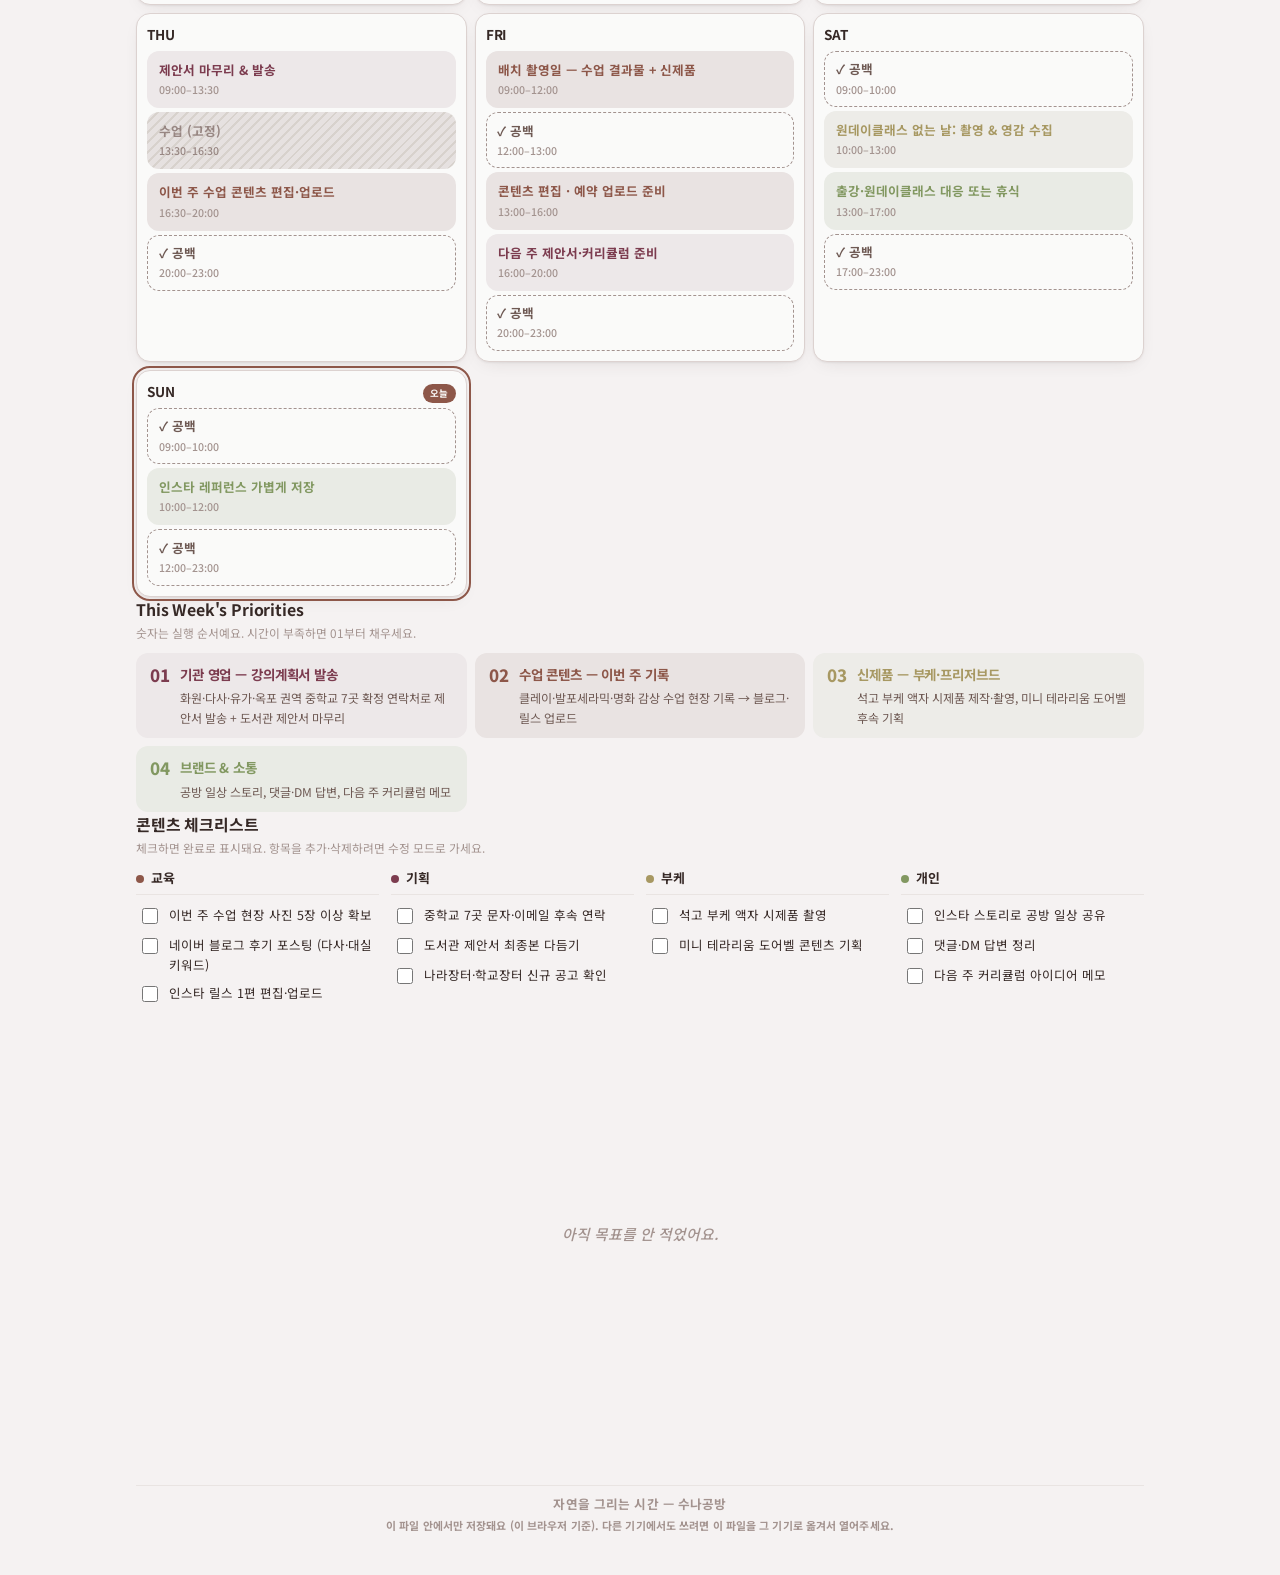
==== commit ef03d9f5: "Add project progress tracker page (projects.html) List of projects with progress %, detail view (sum" ====
--- a/index.html
+++ b/index.html
@@ -142,6 +142,8 @@
   .lede { margin: 4px 0 0; color: var(--ink-soft); max-width: 64ch; font-size: 0.98rem; }
   .meta-row { display: flex; flex-wrap: wrap; align-items: center; gap: 8px; margin-top: 6px; }
   .meta-chip { font-size: 0.74rem; padding: 5px 10px; border-radius: 4px; background: var(--moss-tint); color: var(--moss-ink); font-weight: 600; border: 1px solid var(--moss); }
+  .meta-chip.projects-link { text-decoration: none; background: transparent; }
+  .meta-chip.projects-link:hover { background: var(--moss-tint); }
   .meta-chip.ghost { background: transparent; color: var(--ink-faint); border: 1px solid var(--line); font-weight: 500; }
 
   .mode-btn {
@@ -688,6 +690,7 @@
     <h1 class="hero-script"><div class="hero-suna-img" role="img" aria-label="Suna se Souvenir" style="-webkit-mask-image:url([data-uri]);mask-image:url([data-uri]);"></div></h1>
     <div class="meta-row">
       <span class="meta-chip" id="todayChip">오늘 확인 중…</span>
+      <a class="meta-chip projects-link" href="projects.html">📋 사업 진행표</a>
       <button class="mode-btn mode-btn-icon" id="editToggleBtn" type="button" title="수정하기">✏️</button>
     </div>
     <div class="edit-banner" id="editBanner">지금 수정 모드예요. 자유롭게 고치고, 다 되면 위쪽의 완료 버튼을 눌러주세요. 바꾼 내용은 이 브라우저에 자동으로 저장돼요.</div>
